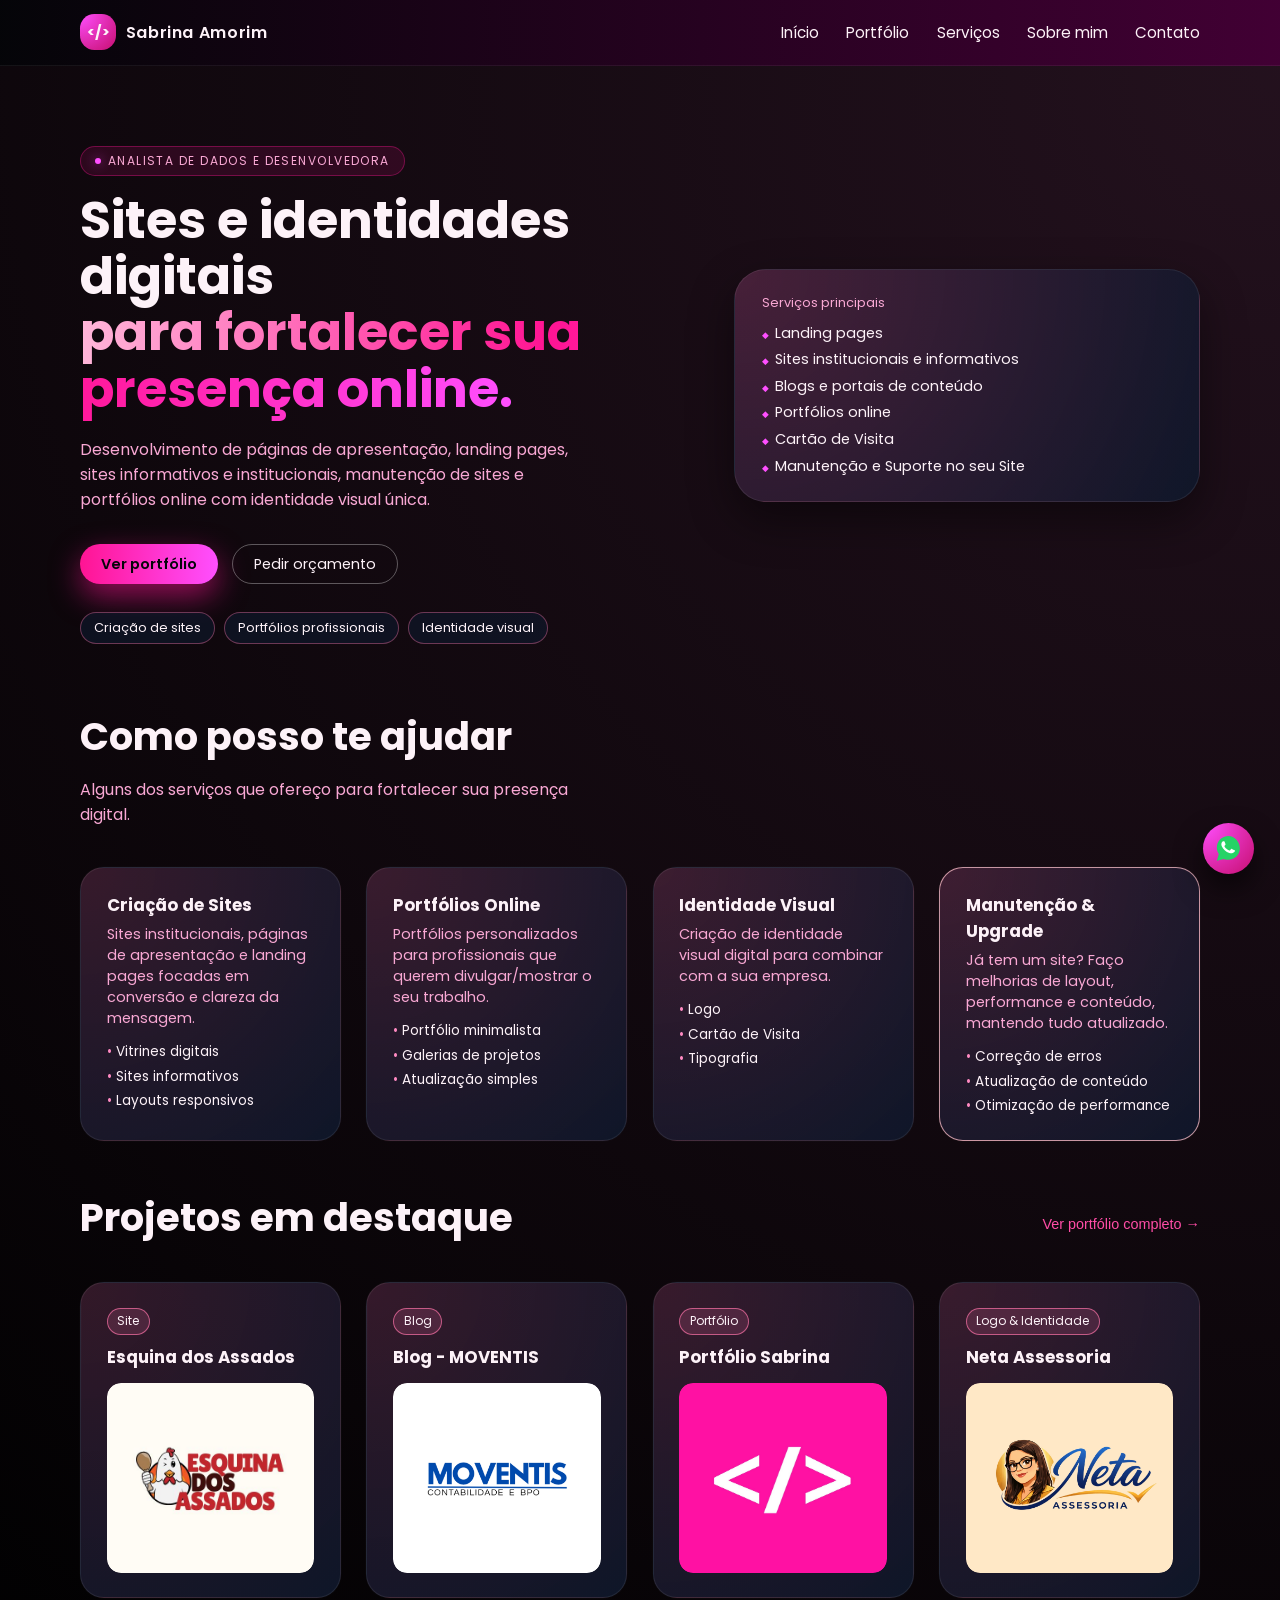
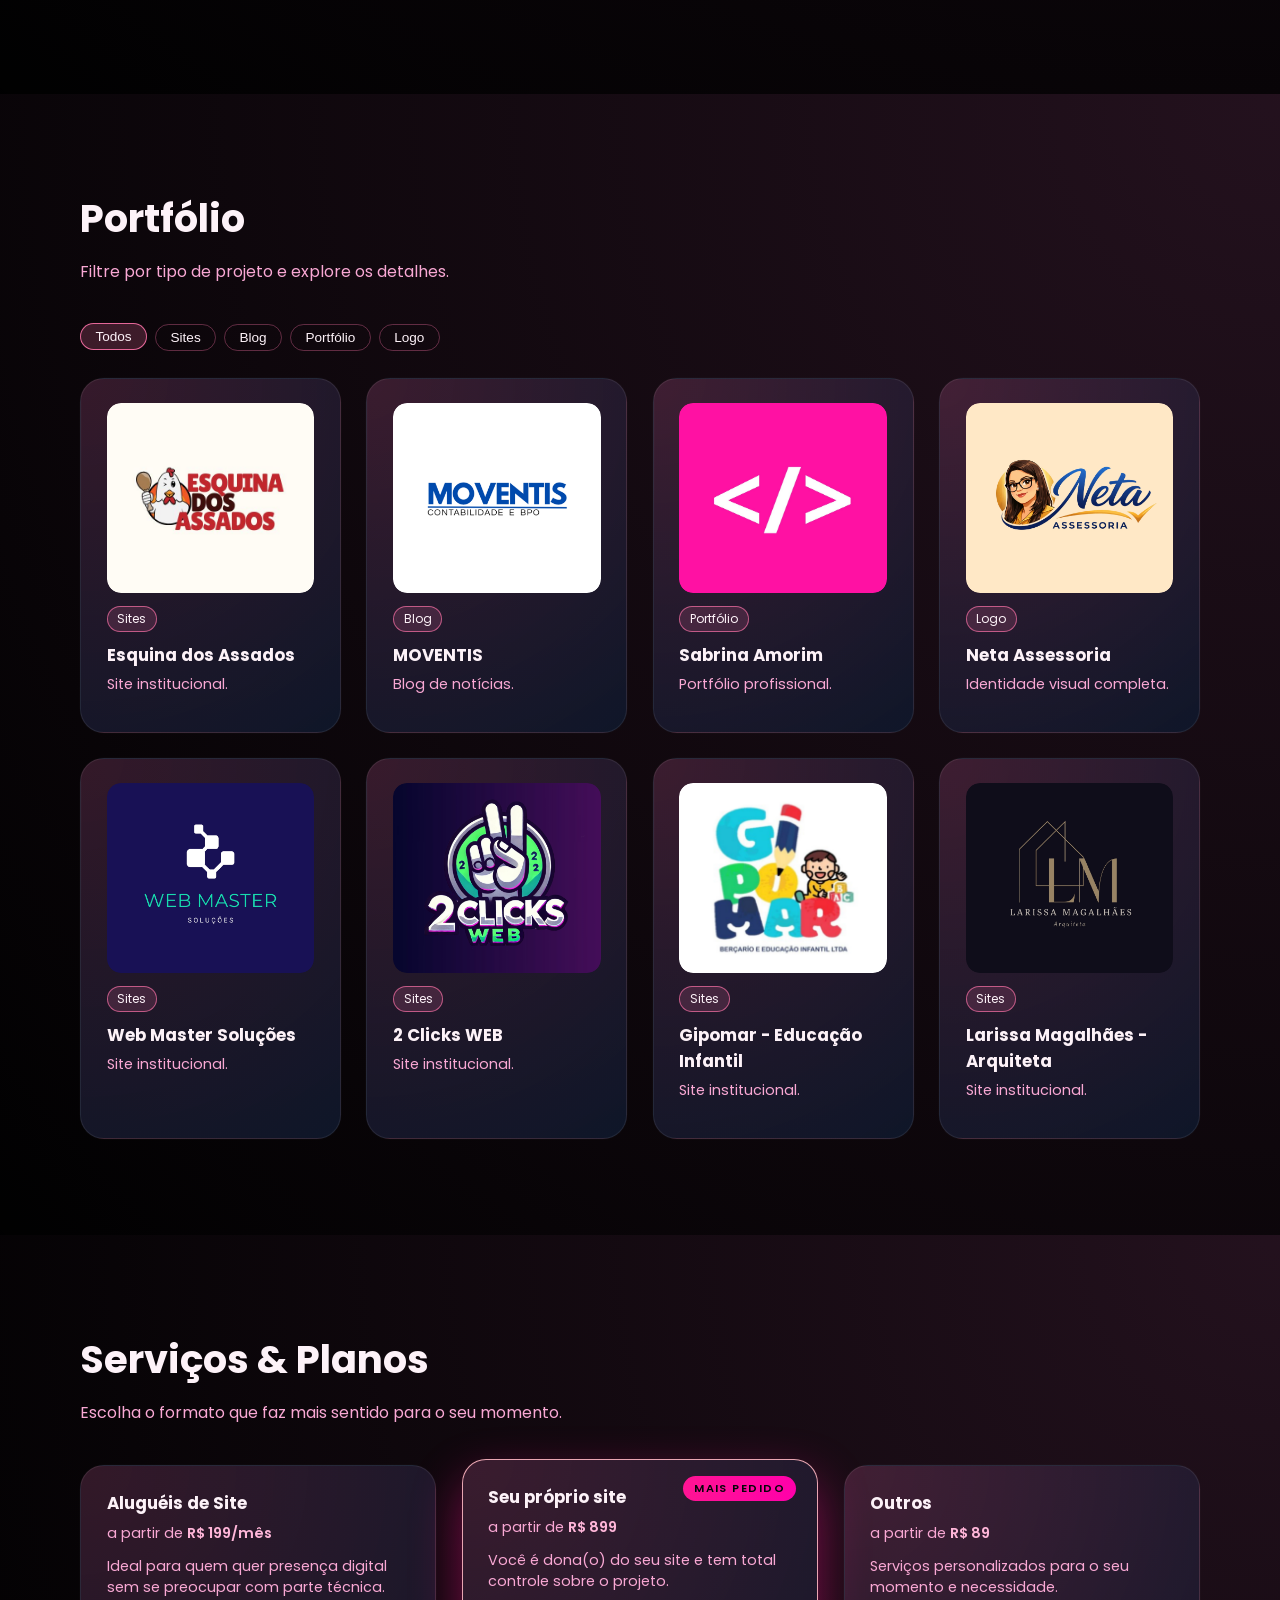
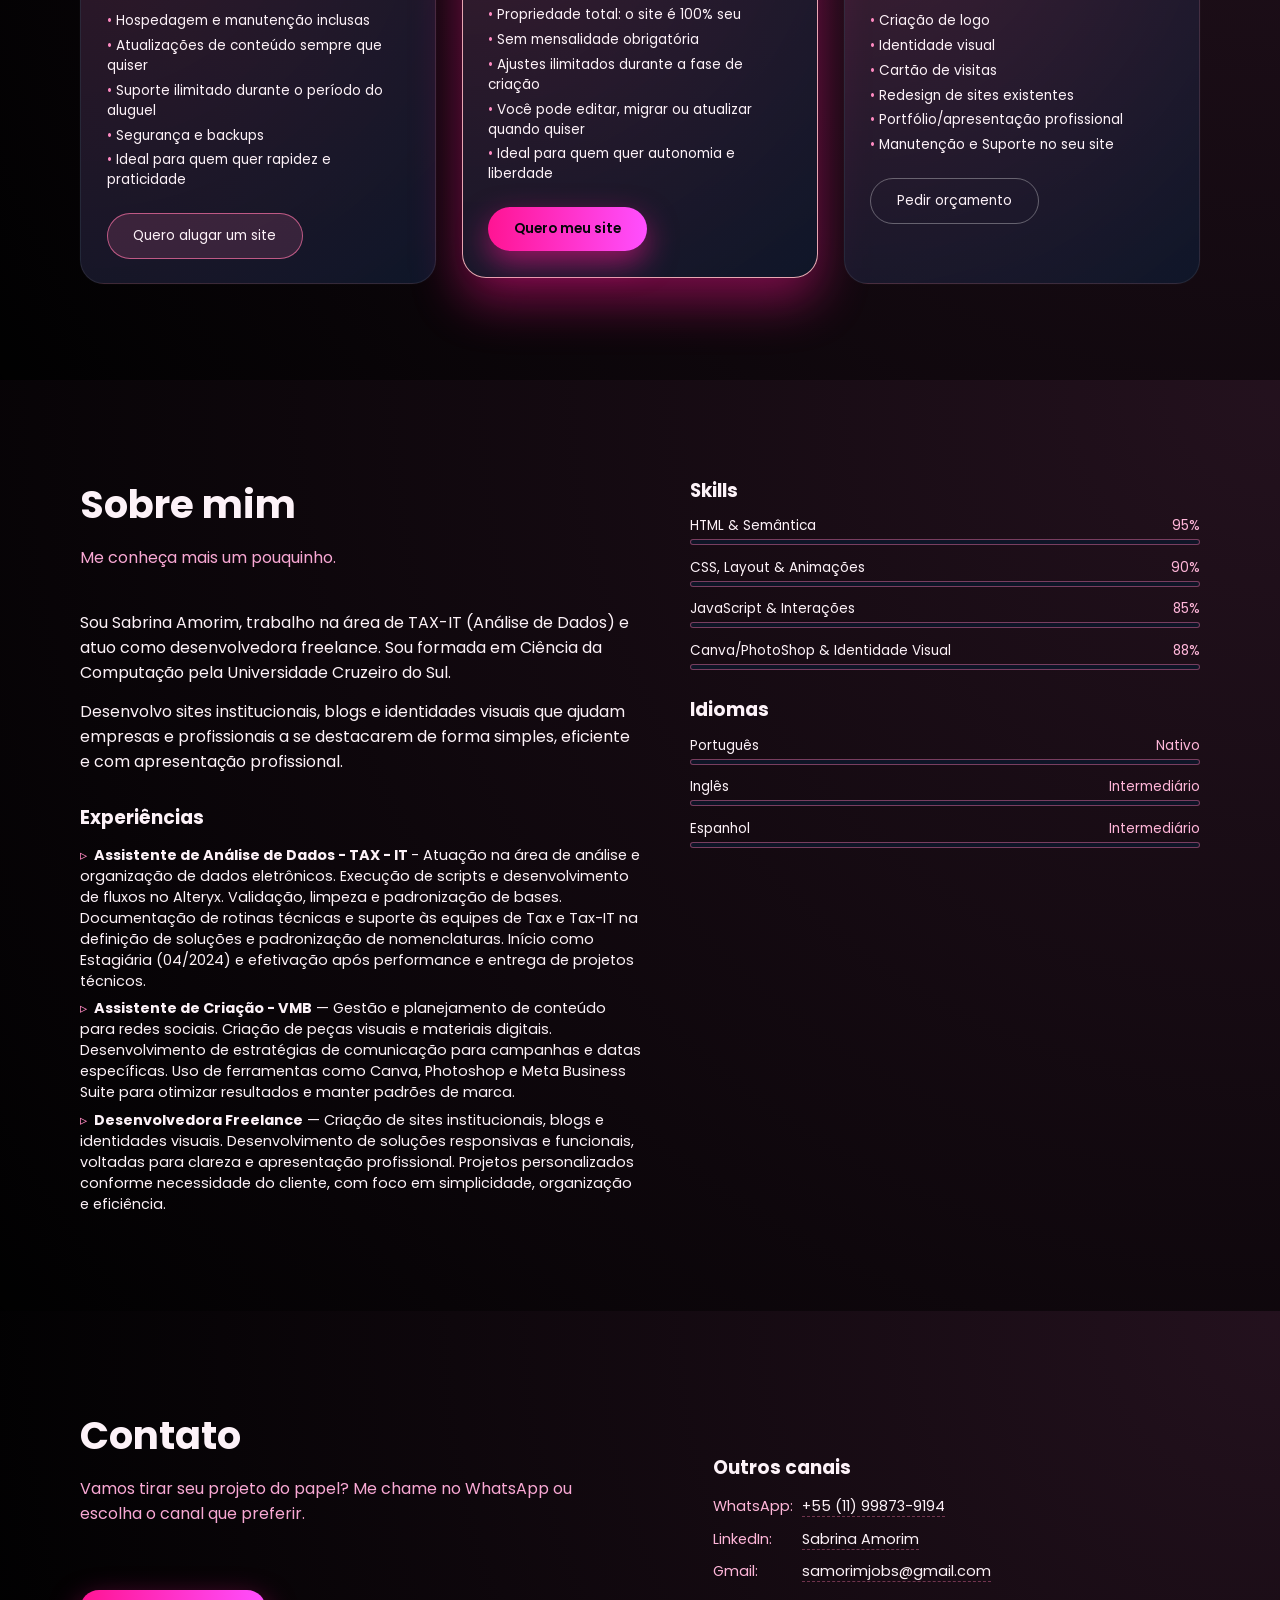
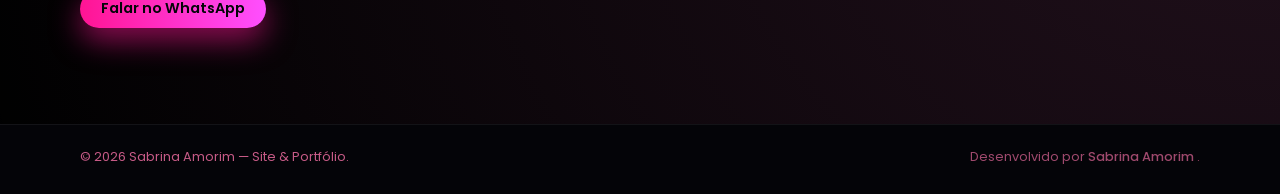
==== index.html @ dbf062e7 "Update index.html" ====
<!DOCTYPE html>
<html lang="pt-BR">
<head>
  <meta charset="UTF-8" />
  <title>Sabrina Amorim - Portfólio</title>
  <meta name="viewport" content="width=device-width, initial-scale=1" />
  <meta name="description" content="Criação de sites, portfólios e identidade visual com foco em resultados e experiências únicas." />
  <link rel="stylesheet" href="style.css" />
  <link rel="preconnect" href="https://fonts.googleapis.com">
  <link rel="preconnect" href="https://fonts.gstatic.com" crossorigin>
  <link href="https://fonts.googleapis.com/css2?family=Poppins:wght@300;400;500;600;700&display=swap" rel="stylesheet">
  <link rel="icon" type="image/x-icon" href="assets/Sabrina Amorim - LOGO.jpg">
</head>
<body>
  <header class="header">
    <div class="container header-inner">
      <div class="logo">
        <span class="logo-mark">&lt;/&gt;</span>
        <span class="logo-text">Sabrina Amorim</span>
      </div>
      <nav class="nav">
        <button class="nav-toggle" aria-label="Abrir menu">
          <span></span><span></span><span></span>
        </button>
        <ul class="nav-list">
          <li><a href="#inicio">Início</a></li>
          <li><a href="#portfolio">Portfólio</a></li>
          <li><a href="#servicos">Serviços</a></li>
          <li><a href="#sobre">Sobre mim</a></li>
          <li><a href="#contato">Contato</a></li>
        </ul>
      </nav>
    </div>
  </header>

  <main>
    <!-- SESSÃO 1: INÍCIO -->
    <section id="inicio" class="section hero">
      <div class="container hero-grid">
        <div class="hero-text">
          <p class="hero-tag">Analista de Dados e Desenvolvedora</p>
          <h1>Sites e identidades digitais<br><span class="highlight">para fortalecer sua presença online.</span></h1>
          <p class="hero-subtitle">
            Desenvolvimento de páginas de apresentação, landing pages, sites informativos e institucionais,
            manutenção de sites e portfólios online com identidade visual única.
          </p>
          <div class="hero-actions">
            <a href="#portfolio" class="btn primary">Ver portfólio</a>
            <a href="https://wa.me/5511998739194" target="_blank" class="btn ghost">Pedir orçamento</a>
          </div>
          <div class="hero-badges">
            <span>Criação de sites</span>
            <span>Portfólios profissionais</span>
            <span>Identidade visual</span>
          </div>
        </div>

        <div class="hero-showcase">
          <div class="hero-card hero-card-main">
            <p class="hero-card-label">Serviços principais</p>
            <ul>
              <li>Landing pages</li>
              <li>Sites institucionais e informativos</li>
              <li>Blogs e portais de conteúdo</li>
              <li>Portfólios online</li>
              <li>Cartão de Visita</li>
              <li>Manutenção e Suporte no seu Site</li>
            </ul>
          </div>
        </div>
      </div>

      <div class="container services-overview">
        <h2 class="section-title">Como posso te ajudar</h2>
        <p class="section-subtitle">Alguns dos serviços que ofereço para fortalecer sua presença digital.</p>
        <div class="cards-grid">
          <article class="card">
            <h3>Criação de Sites</h3>
            <p>
              Sites institucionais, páginas de apresentação e landing pages focadas em conversão e clareza da mensagem.
            </p>
            <ul class="card-list">
              <li>Vitrines digitais</li>
              <li>Sites informativos</li>
              <li>Layouts responsivos</li>
            </ul>
          </article>

          <article class="card">
            <h3>Portfólios Online</h3>
            <p>
              Portfólios personalizados para profissionais que querem divulgar/mostrar o seu trabalho.
            </p>
            <ul class="card-list">
              <li>Portfólio minimalista</li>
              <li>Galerias de projetos</li>
              <li>Atualização simples</li>
            </ul>
          </article>

          <article class="card">
            <h3>Identidade Visual</h3>
            <p>
              Criação de identidade visual digital para combinar com a sua empresa.
            </p>
            <ul class="card-list">
              <li>Logo</li>
              <li>Cartão de Visita</li>
              <li>Tipografia</li>
            </ul>
          </article>

          <article class="card highlight-card">
            <h3>Manutenção & Upgrade</h3>
            <p>
              Já tem um site? Faço melhorias de layout, performance e conteúdo, mantendo tudo atualizado.
            </p>
            <ul class="card-list">
              <li>Correção de erros</li>
              <li>Atualização de conteúdo</li>
              <li>Otimização de performance</li>
            </ul>
          </article>
        </div>
      </div>

      <div class="container featured-projects">
        <div class="featured-header">
          <h2 class="section-title">Projetos em destaque</h2>
          <button class="btn link" data-scroll="#portfolio">Ver portfólio completo →</button>
        </div>

        <div class="cards-grid projects-grid">
          <a href="https://sabroca.github.io/EsquinaDosAssados/" class="card project-card" data-category="sites">
            <span class="project-chip">Site</span>
            <h3>Esquina dos Assados</h3>
            <div class="project-image">
              <img src="assets/Esquina dos Assados - LOGO.jpg" alt="Prévia do site Esquina dos Assados" loading="lazy">
            </div>
          </a>

          <a href="https://sabroca.github.io/BlogMoventis/" class="card project-card" data-category="blog">
            <span class="project-chip">Blog</span>
            <h3>Blog - MOVENTIS</h3>
            <div class="project-image">
              <img src="assets/MOVENTIS - LOGO.jpg" alt="Prévia do Blog MOVENTIS" loading="lazy">
            </div>
          </a>

          <a href="https://sabroca.github.io/SabrinaPortifolio/" class="card project-card" data-category="portifolio">
            <span class="project-chip">Portfólio</span>
            <h3>Portfólio Sabrina</h3>
            <div class="project-image">
              <img src="assets/Sabrina Amorim - LOGO.jpg" alt="Prévia do Portfólio Sabrina Amorim DEV" loading="lazy">
            </div>
          </a>

          <a href="#" class="card project-card" data-category="logo">
            <span class="project-chip">Logo &amp; Identidade</span>
            <h3>Neta Assessoria</h3>
            <div class="project-image">
              <img src="assets/Neta Assesoria - LOGO.jpg" alt="Prévia da identidade visual Neta Assessoria" loading="lazy">
            </div>
          </a>
        </div>
      </div>
    </section>

    <!-- SESSÃO 2: PORTFÓLIO -->
    <section id="portfolio" class="section">
      <div class="container">
        <h2 class="section-title">Portfólio</h2>
        <p class="section-subtitle">Filtre por tipo de projeto e explore os detalhes.</p>

        <div class="portfolio-filters">
          <button class="filter-btn active" data-filter="all">Todos</button>
          <button class="filter-btn" data-filter="sites">Sites</button>
          <button class="filter-btn" data-filter="blog">Blog</button>
          <button class="filter-btn" data-filter="portifolio">Portfólio</button>
          <button class="filter-btn" data-filter="logo">Logo</button>
        </div>

        <div class="cards-grid projects-grid" id="portfolio-grid">
          <!-- Agora com IMAGENS nos cards -->

          <a href="https://sabroca.github.io/EsquinaDosAssados/" class="card project-card" data-category="sites">
            <div class="project-image">
              <img src="assets/Esquina dos Assados - LOGO.jpg" alt="Esquina dos Assados">
            </div>
            <span class="project-chip">Sites</span>
            <h3>Esquina dos Assados</h3>
            <p>Site institucional.</p>
          </a>

          <a href="https://sabroca.github.io/BlogMoventis/" class="card project-card" data-category="blog">
            <div class="project-image">
              <img src="assets/MOVENTIS - LOGO.jpg" alt="MOVENTIS">
            </div>
            <span class="project-chip">Blog</span>
            <h3>MOVENTIS</h3>
            <p>Blog de notícias.</p>
          </a>

          <a href="https://sabroca.github.io/SabrinaPortifolio/" class="card project-card" data-category="portifolio">
            <div class="project-image">
              <img src="assets/Sabrina Amorim - LOGO.jpg" alt="Portfólio Minimalista">
            </div>
            <span class="project-chip">Portfólio</span>
            <h3>Sabrina Amorim</h3>
            <p>Portfólio profissional.</p>
          </a>

          <a href="#" class="card project-card" data-category="logo">
            <div class="project-image">
              <img src="assets/Neta Assesoria - LOGO.jpg" alt="Neta Assesoria">
            </div>
            <span class="project-chip">Logo</span>
            <h3>Neta Assessoria</h3>
            <p>Identidade visual completa.</p>
          </a>

          <a href="https://sabroca.github.io/SiteWebMasterSolu/" class="card project-card" data-category="sites">
            <div class="project-image">
              <img src="assets/WEB MASTER SOLUÇÕES - LOGO.jpg" alt="Web Master Soluções">
            </div>
            <span class="project-chip">Sites</span>
            <h3>Web Master Soluções</h3>
            <p>Site institucional.</p>
          </a>

          <a href="#" class="card project-card" data-category="sites">
            <div class="project-image">
              <img src="assets/2ClicksWeb - LOGO.jpg" alt="2ClicksWeb">
            </div>
            <span class="project-chip">Sites</span>
            <h3>2 Clicks WEB</h3>
            <p>Site institucional.</p>
          </a>

          <a href="#" class="card project-card" data-category="sites">
            <div class="project-image">
              <img src="assets/Gipomar - LOGO.jpg" alt="Gipomar">
            </div>
            <span class="project-chip">Sites</span>
            <h3>Gipomar - Educação Infantil</h3>
            <p>Site institucional.</p>
          </a>

          <a href="#" class="card project-card" data-category="sites">
            <div class="project-image">
              <img src="assets/LarissaMagalhaes - Logo.jpg" alt="LarissaMagalhaes">
            </div>
            <span class="project-chip">Sites</span>
            <h3>Larissa Magalhães - Arquiteta</h3>
            <p>Site institucional.</p>
          </a>
        </div>
      </div>
    </section>

    <!-- SESSÃO 3: SERVIÇOS -->
    <section id="servicos" class="section section-alt">
      <div class="container">
        <h2 class="section-title">Serviços &amp; Planos</h2>
        <p class="section-subtitle">Escolha o formato que faz mais sentido para o seu momento.</p>

        <div class="cards-grid pricing-grid">
          <article class="card pricing-card">
            <h3>Aluguéis de Site</h3>
            <p class="pricing-price">a partir de <span>R$ 199/mês</span></p>
            <p class="pricing-note">Ideal para quem quer presença digital sem se preocupar com parte técnica.</p>
            <ul class="card-list">
              <li>Hospedagem e manutenção inclusas</li>
              <li>Atualizações de conteúdo sempre que quiser</li>
              <li>Suporte ilimitado durante o período do aluguel</li>
              <li>Segurança e backups</li>
              <li>Ideal para quem quer rapidez e praticidade</li>
            </ul>
            <a href="https://wa.me/5511998739194" target="_blank" class="btn secondary small">Quero alugar um site</a>
          </article>

          <article class="card pricing-card featured-pricing">
            <div class="pricing-badge">Mais pedido</div>
            <h3>Seu próprio site</h3>
            <p class="pricing-price">a partir de <span>R$ 899</span></p>
            <p class="pricing-note">Você é dona(o) do seu site e tem total controle sobre o projeto.</p>
            <ul class="card-list">
              <li>Propriedade total: o site é 100% seu</li>
              <li>Sem mensalidade obrigatória</li>
              <li>Ajustes ilimitados durante a fase de criação</li>
              <li>Você pode editar, migrar ou atualizar quando quiser</li>
              <li>Ideal para quem quer autonomia e liberdade</li>
            </ul>
            <a href="https://wa.me/5511998739194" target="_blank" class="btn primary small">Quero meu site</a>
          </article>

          <article class="card pricing-card">
            <h3>Outros</h3>
            <p class="pricing-price">a partir de <span>R$ 89</span></p>
            <p class="pricing-note">Serviços personalizados para o seu momento e necessidade.</p>
            <ul class="card-list">
              <li>Criação de logo</li>
              <li>Identidade visual</li>
              <li>Cartão de visitas</li>
              <li>Redesign de sites existentes</li>
              <li>Portfólio/apresentação profissional</li>
              <li>Manutenção e Suporte no seu site</li>
            </ul>
            <a href="https://wa.me/5511998739194" target="_blank" class="btn ghost small">Pedir orçamento</a>
          </article>
        </div>
      </div>
    </section>

    <!-- SESSÃO 4: SOBRE MIM -->
    <section id="sobre" class="section">
      <div class="container about-grid">
        <div class="about-text">
          <h2 class="section-title">Sobre mim</h2>
          <p class="section-subtitle">Me conheça mais um pouquinho.</p>
          <p>
            Sou Sabrina Amorim, trabalho na área de TAX-IT (Análise de Dados) e atuo como desenvolvedora freelance. 
            Sou formada em Ciência da Computação pela Universidade Cruzeiro do Sul. 
          </p>
          <p>
            Desenvolvo sites institucionais, blogs e identidades visuais que ajudam empresas e profissionais a se destacarem de forma simples, 
            eficiente e com apresentação profissional.
          </p>
          
          <h3 style="margin-top:1.8rem;">Experiências</h3>
          <ul class="about-experiences">
            <li><strong>Assistente de Análise de Dados - TAX - IT </strong> 
              - Atuação na área de análise e organização de dados eletrônicos.
              Execução de scripts e desenvolvimento de fluxos no Alteryx.
              Validação, limpeza e padronização de bases.
              Documentação de rotinas técnicas e suporte às equipes de Tax e Tax-IT na definição de soluções e padronização de nomenclaturas.
              Início como Estagiária (04/2024) e efetivação após performance e entrega de projetos técnicos.</li>

            <li><strong>Assistente de Criação - VMB</strong> 
              — Gestão e planejamento de conteúdo para redes sociais.
              Criação de peças visuais e materiais digitais.             
              Desenvolvimento de estratégias de comunicação para campanhas e datas específicas.             
              Uso de ferramentas como Canva, Photoshop e Meta Business Suite para otimizar resultados e manter padrões de marca.</li>

            <li><strong>Desenvolvedora Freelance</strong> 
              — Criação de sites institucionais, blogs e identidades visuais.
              Desenvolvimento de soluções responsivas e funcionais, voltadas para clareza e apresentação profissional.              
              Projetos personalizados conforme necessidade do cliente, com foco em simplicidade, organização e eficiência.</li>
          </ul>
        </div>

        <div class="about-skills">
          <h3>Skills</h3>
          <div class="skills-list">
            <div class="skill">
              <div class="skill-header">
                <span>HTML &amp; Semântica</span>
                <span class="skill-value">95%</span>
              </div>
              <div class="skill-bar">
                <div class="skill-fill" data-skill="95"></div>
              </div>
            </div>
            <div class="skill">
              <div class="skill-header">
                <span>CSS, Layout &amp; Animações</span>
                <span class="skill-value">90%</span>
              </div>
              <div class="skill-bar">
                <div class="skill-fill" data-skill="90"></div>
              </div>
            </div>
            <div class="skill">
              <div class="skill-header">
                <span>JavaScript &amp; Interações</span>
                <span class="skill-value">85%</span>
              </div>
              <div class="skill-bar">
                <div class="skill-fill" data-skill="85"></div>
              </div>
            </div>
            <div class="skill">
              <div class="skill-header">
                <span>Canva/PhotoShop &amp; Identidade Visual</span>
                <span class="skill-value">88%</span>
              </div>
              <div class="skill-bar">
                <div class="skill-fill" data-skill="88"></div>
              </div>
            </div>
          </div>

          <h3 style="margin-top:1.6rem;">Idiomas</h3>
          <div class="skills-list">
            <div class="skill">
              <div class="skill-header">
                <span>Português</span>
                <span class="skill-value">Nativo</span>
              </div>
              <div class="skill-bar">
                <div class="skill-fill" data-skill="100"></div>
              </div>
            </div>
            <div class="skill">
              <div class="skill-header">
                <span>Inglês</span>
                <span class="skill-value">Intermediário</span>
              </div>
              <div class="skill-bar">
                <div class="skill-fill" data-skill="55"></div>
              </div>
            </div>
            <div class="skill">
              <div class="skill-header">
                <span>Espanhol</span>
                <span class="skill-value">Intermediário</span>
              </div>
              <div class="skill-bar">
                <div class="skill-fill" data-skill="65"></div>
              </div>
            </div>
          </div>
        </div>

      </div>
    </section>

    <!-- SESSÃO 5: CONTATO -->
    <section id="contato" class="section section-alt">
      <div class="container contact-grid">
        <div class="contact-text">
          <h2 class="section-title">Contato</h2>
          <p class="section-subtitle">
            Vamos tirar seu projeto do papel? Me chame no WhatsApp ou escolha o canal que preferir.
          </p>
          <a href="https://wa.me/5511998739194" target="_blank" class="btn primary contact-whatsapp">
            Falar no WhatsApp
          </a>
        </div>

        <div class="contact-links">
          <h3>Outros canais</h3>
          <ul>
            <li>
              <span class="contact-label">WhatsApp:</span>
              <a href="https://wa.me/5511998739194" target="_blank">+55 (11) 99873-9194</a>
            </li>
            <li>
              <span class="contact-label">LinkedIn:</span>
              <a href="http://linkedin.com/in/sabrina-amorim-bb68b2268" target="_blank">Sabrina Amorim</a>
            </li>
            <li>
              <span class="contact-label">Gmail:</span>
              <a href="mailto:seuemail@gmail.com">samorimjobs@gmail.com</a>
            </li>
          </ul>
        </div>
      </div>
    </section>
  </main>

  <footer class="footer">
    <div class="container footer-inner">
      <p>© <span id="year"></span> Sabrina Amorim — Site &amp; Portfólio.</p>
      <p class="footer-small">
        Desenvolvido por
        <a href="https://sabroca.github.io/SabrinaPortifolio/" target="_blank" class="footer-link">
          Sabrina Amorim
        </a>.
      </p>      
    </div>
  </footer>

  
  <a href="https://wa.me/5511998739194" target="_blank" class="whatsapp-float" aria-label="Abrir conversa no WhatsApp">

    <svg viewBox="0 0 32 32" aria-hidden="true">
      <path fill="#25D366" d="M16 3C9.37 3 4 8.37 4 15c0 2.54.76 4.89 2.07 6.86L4 29l7.32-2.03C13.2 27.63 14.57 28 16 28c6.63 0 12-5.37 12-12S22.63 3 16 3z"/>
      <path fill="#FFF" d="M22.2 19.3c-.34.96-1.67 1.77-2.37 1.88-.61.1-1.39.18-4.04-.87-3.39-1.4-5.57-4.83-5.74-5.06-.17-.23-1.37-1.82-1.37-3.47 0-1.64.86-2.45 1.16-2.78.3-.33.65-.41.87-.41h.63c.2 0 .46-.07.72.53.27.64.9 2.21.98 2.37.08.16.13.35.02.57-.12.23-.18.37-.35.57-.18.21-.37.47-.53.63-.18.18-.36.38-.15.74.21.36.93 1.53 2 2.48 1.38 1.23 2.53 1.61 2.9 1.78.37.16.58.14.79-.09.21-.23.9-1.05 1.14-1.41.24-.37.48-.31.81-.18.33.12 2.09.98 2.45 1.16.36.18.6.27.69.42.09.15.09.88-.25 1.84z"/>
    </svg>
  </a>

  <script src="script.js"></script>
</body>
</html>
---- style.css ----
*,
*::before,
*::after {
  box-sizing: border-box;
  margin: 0;
  padding: 0;
}

:root {
  --pink-50: #fff0f5;
  --pink-100: #ffe4f2;
  --pink-200: #ffb6d9;
  --pink-300: #ff8ac2;
  --pink-400: #ff4da6;
  --pink-500: #ff1f8f;
  --pink-600: #e0117d;
  --pink-700: #c70f71;
  --pink-800: #9b0c5b;
  --pink-900: #6b083f;

  --hot-pink: #ff1493;
  --neon-pink: #ff4fff;
  --soft-rose: #f7c7d9;
  --blush: #f4a6c6;
  --magenta: #ff00aa;

  --black: #050509;
  --white: #ffffff;

  --bg-main: #050509;
  --card-bg: rgba(11, 5, 8, 0.8);
  --card-border: rgba(255, 255, 255, 0.08);
  --shadow-soft: 0 18px 45px rgba(0, 0, 0, 0.45);

  --text-main: #fdf2f8;
  --text-muted: #f9a8d4;
  --accent: var(--pink-400);
  --accent-strong: var(--neon-pink);

  --radius-lg: 1.5rem;
  --radius-xl: 2rem;
  --radius-pill: 999px;

  --transition-fast: 0.2s ease-out;
  --transition-med: 0.3s ease-out;
}

html {
  scroll-behavior: smooth;
}

body {
  font-family: "Poppins", system-ui, -apple-system, BlinkMacSystemFont, sans-serif;
  background: var(--bg-main);
  color: var(--text-main);
  min-height: 100vh;
}

/* Layout utilitário */

.container {
  width: min(1120px, 100% - 2.5rem);
  margin-inline: auto;
}

.section {
  padding: 6rem 0;
  background: radial-gradient(circle at top right, rgba(255, 105, 180, 0.12), rgba(0, 0, 0, 0.9));
}

.section-alt {
  background: radial-gradient(circle at top right, rgba(255, 105, 180, 0.12), rgba(0, 0, 0, 0.9));
}

.section-title {
  font-size: clamp(1.9rem, 3vw, 2.4rem);
  font-weight: 700;
  margin-bottom: 0.75rem;
}

.section-subtitle {
  color: var(--text-muted);
  max-width: 32rem;
  margin-bottom: 2.5rem;
}

/* Header */

.header {
  position: sticky;
  top: 0;
  z-index: 50;
  backdrop-filter: blur(18px);
  background: linear-gradient(to right, rgba(5, 5, 9, 0.92), rgba(71, 0, 56, 0.92));
  border-bottom: 1px solid rgba(255, 255, 255, 0.06);
}

.header-inner {
  display: flex;
  align-items: center;
  justify-content: space-between;
  padding-block: 0.9rem;
  gap: 2rem;
}

.logo {
  display: flex;
  align-items: center;
  gap: 0.6rem;
}

.logo-mark {
  height: 2.25rem;
  width: 2.25rem;
  border-radius: 0.9rem;
  background: radial-gradient(circle at top left, var(--neon-pink), var(--pink-700));
  display: inline-flex;
  align-items: center;
  justify-content: center;
  font-size: 0.9rem;
  font-weight: 700;
}

.logo-text {
  font-weight: 600;
  letter-spacing: 0.04em;
}

/* Nav */

.nav {
  position: relative;
}

.nav-list {
  list-style: none;
  display: flex;
  align-items: center;
  gap: 1.7rem;
}

.nav-list a {
  font-size: 0.95rem;
  text-decoration: none;
  color: var(--text-main);
  position: relative;
  padding-bottom: 0.2rem;
}

.nav-list a::after {
  content: "";
  position: absolute;
  left: 0;
  bottom: 0;
  height: 2px;
  width: 0;
  background: linear-gradient(90deg, var(--accent), var(--accent-strong));
  transition: width var(--transition-med);
}

.nav-list a:hover::after {
  width: 100%;
}

.nav-toggle {
  display: none;
  flex-direction: column;
  gap: 0.25rem;
  background: transparent;
  border: none;
  cursor: pointer;
}

.nav-toggle span {
  display: block;
  height: 2px;
  width: 22px;
  background: var(--text-main);
}

/* Hero / Início */

.hero {
  padding-top: 5rem;
}

.hero-grid {
  display: grid;
  grid-template-columns: minmax(0, 1.3fr) minmax(0, 1fr);
  gap: 3rem;
  align-items: center;
  margin-bottom: 4rem;
}

.hero-tag {
  display: inline-flex;
  align-items: center;
  gap: 0.4rem;
  border-radius: var(--radius-pill);
  padding: 0.3rem 0.9rem;
  font-size: 0.75rem;
  letter-spacing: 0.12em;
  text-transform: uppercase;
  background: rgba(255, 20, 147, 0.12);
  border: 1px solid rgba(255, 20, 147, 0.35);
  color: var(--text-muted);
}

.hero-tag::before {
  content: "";
  height: 6px;
  width: 6px;
  border-radius: 999px;
  background: var(--accent-strong);
  box-shadow: 0 0 12px rgba(255, 79, 255, 0.65);
}

.hero h1 {
  font-size: clamp(2.3rem, 4vw, 3.2rem);
  line-height: 1.1;
  margin-top: 1rem;
}

.highlight {
  background: linear-gradient(90deg, var(--pink-200), var(--hot-pink), var(--neon-pink));
  -webkit-background-clip: text;
  color: transparent;
}

.hero-subtitle {
  margin-top: 1.25rem;
  color: var(--text-muted);
  max-width: 32rem;
}

.hero-actions {
  margin-top: 2rem;
  display: flex;
  flex-wrap: wrap;
  gap: 0.9rem;
}

.hero-badges {
  margin-top: 1.75rem;
  display: flex;
  flex-wrap: wrap;
  gap: 0.6rem;
}

.hero-badges span {
  font-size: 0.8rem;
  border-radius: var(--radius-pill);
  padding: 0.35rem 0.8rem;
  background: rgba(15, 23, 42, 0.7);
  border: 1px solid rgba(248, 113, 166, 0.4);
}

/* Hero cards */

.hero-showcase {
  position: relative;
}

.hero-card {
  border-radius: var(--radius-xl);
  border: 1px solid var(--card-border);
  background: radial-gradient(circle at top left, rgba(255, 111, 199, 0.2), rgba(15, 23, 42, 0.95));
  box-shadow: var(--shadow-soft);
  padding: 1.5rem 1.7rem;
}

.hero-card-main {
  margin-bottom: 1.2rem;
}

.hero-card-secondary {
  transform: translateX(12%);
  max-width: 20rem;
}

.hero-card-label {
  font-size: 0.8rem;
  color: var(--text-muted);
  margin-bottom: 0.7rem;
}

.hero-card-main ul {
  list-style: none;
  display: grid;
  gap: 0.35rem;
  font-size: 0.9rem;
}

.hero-card-main li::before {
  content: "◆";
  margin-right: 0.4rem;
  font-size: 0.55rem;
  color: var(--accent-strong);
}

.hero-card-secondary h2 {
  font-size: 1.2rem;
  margin-bottom: 0.6rem;
}

/* Cards genéricos */

.cards-grid {
  display: grid;
  grid-template-columns: repeat(auto-fit, minmax(230px, 1fr));
  gap: 1.6rem;
}

.card {
  border-radius: var(--radius-lg);
  background: radial-gradient(circle at top left, rgba(255, 122, 198, 0.18), rgba(15, 23, 42, 0.96));
  border: 1px solid var(--card-border);
  padding: 1.5rem 1.6rem;
  box-shadow: 0 0 0 1px rgba(255, 255, 255, 0.01);
  transition: transform var(--transition-med), box-shadow var(--transition-med), border-color var(--transition-med), background var(--transition-med);
}

.card:hover {
  transform: translateY(-6px);
  box-shadow: var(--shadow-soft);
  border-color: rgba(255, 192, 203, 0.7);
  background: radial-gradient(circle at top left, rgba(255, 182, 193, 0.35), rgba(15, 23, 42, 0.97));
}

.card h3 {
  font-size: 1.05rem;
  margin-bottom: 0.4rem;
}

.card p {
  font-size: 0.9rem;
  color: var(--text-muted);
  margin-bottom: 0.8rem;
}

.card-list {
  list-style: none;
  display: grid;
  gap: 0.3rem;
  font-size: 0.85rem;
}

.card-list li::before {
  content: "• ";
  color: var(--pink-300);
}

.highlight-card {
  border: 1px solid rgba(255, 192, 203, 0.75);
}

/* Botões */

.btn {
  display: inline-flex;
  align-items: center;
  justify-content: center;
  gap: 0.4rem;
  border-radius: var(--radius-pill);
  padding: 0.55rem 1.3rem;
  font-size: 0.9rem;
  border: none;
  cursor: pointer;
  text-decoration: none;
  white-space: nowrap;
  transition: background var(--transition-med), color var(--transition-med), box-shadow var(--transition-med), transform var(--transition-fast), border-color var(--transition-med);
}

.btn.primary {
  background: linear-gradient(90deg, var(--hot-pink), var(--accent-strong));
  color: var(--black);
  font-weight: 600;
  box-shadow: 0 12px 30px rgba(255, 20, 147, 0.55);
}

.btn.primary:hover {
  transform: translateY(-1px);
  box-shadow: 0 16px 38px rgba(255, 79, 255, 0.65);
}

.btn.secondary {
  background: rgba(248, 113, 166, 0.15);
  border: 1px solid rgba(248, 113, 166, 0.7);
  color: var(--text-main);
}

.btn.secondary:hover {
  background: rgba(248, 113, 166, 0.28);
}

.btn.ghost {
  background: transparent;
  border: 1px solid rgba(255, 255, 255, 0.32);
  color: var(--text-main);
}

.btn.ghost:hover {
  border-color: var(--accent);
  background: rgba(248, 113, 166, 0.08);
}

.btn.link {
  padding: 0;
  border-radius: 0;
  background: transparent;
  border: none;
  color: var(--accent);
  font-size: 0.9rem;
  cursor: pointer;
}

.btn.link:hover {
  color: var(--accent-strong);
}

.btn.small {
  padding: 0.45rem 1.05rem;
  font-size: 0.85rem;
}

/* Projetos */

.featured-projects {
  margin-top: 3rem;
}

.featured-header {
  display: flex;
  align-items: center;
  justify-content: space-between;
  gap: 1rem;
  margin-bottom: 1.5rem;
}

.projects-grid {
  margin-top: 0.5rem;
}

.project-card {
  position: relative;
  cursor: pointer;
  text-decoration: none;
  color: inherit;
  overflow: hidden;
}

.project-card::after {
  content: "";
  position: absolute;
  inset: 0;
  background: linear-gradient(135deg, transparent 30%, rgba(255, 255, 255, 0.08), transparent 70%);
  transform: translateX(-100%);
  transition: transform 0.5s ease-out;
}

.project-card:hover::after {
  transform: translateX(100%);
}

.project-chip {
  display: inline-flex;
  padding: 0.2rem 0.6rem;
  border-radius: 999px;
  font-size: 0.75rem;
  margin-bottom: 0.6rem;
  background: rgba(248, 113, 166, 0.16);
  border: 1px solid rgba(248, 113, 166, 0.7);
}

/* Portfólio - filtros */

.portfolio-filters {
  display: flex;
  flex-wrap: wrap;
  gap: 0.5rem;
  margin-bottom: 1.7rem;
}

.filter-btn {
  border-radius: var(--radius-pill);
  border: 1px solid rgba(248, 113, 166, 0.35);
  padding: 0.3rem 0.9rem;
  font-size: 0.85rem;
  background: transparent;
  color: var(--text-main);
  cursor: pointer;
  transition: background var(--transition-fast), border-color var(--transition-fast), transform var(--transition-fast);
}

.filter-btn.active,
.filter-btn:hover {
  background: rgba(248, 113, 166, 0.21);
  border-color: rgba(248, 113, 166, 0.9);
  transform: translateY(-1px);
}

/* Serviços / Pricing */

.pricing-grid {
  align-items: stretch;
}

.pricing-card {
  position: relative;
}

.pricing-price {
  font-size: 0.95rem;
  margin-bottom: 0.4rem;
}

.pricing-price span {
  font-weight: 600;
  color: var(--pink-200);
}

.pricing-note {
  font-size: 0.85rem;
  color: var(--text-muted);
  margin-bottom: 1rem;
}

.featured-pricing {
  border-color: rgba(255, 182, 193, 0.9);
  box-shadow: 0 22px 50px rgba(255, 20, 147, 0.45);
  transform: translateY(-6px);
}

.featured-pricing:hover {
  transform: translateY(-8px);
}

.pricing-badge {
  position: absolute;
  top: 1rem;
  right: 1.3rem;
  font-size: 0.7rem;
  text-transform: uppercase;
  letter-spacing: 0.13em;
  background: linear-gradient(90deg, var(--hot-pink), var(--magenta));
  border-radius: var(--radius-pill);
  padding: 0.25rem 0.7rem;
  color: var(--black);
  font-weight: 600;
}

/* Sobre mim */

.about-grid {
  display: grid;
  grid-template-columns: minmax(0, 1.1fr) minmax(0, 1fr);
  gap: 3rem;
  align-items: flex-start;
}

.about-text p + p {
  margin-top: 0.9rem;
}

.about-experiences {
  list-style: none;
  margin-top: 0.8rem;
  display: grid;
  gap: 0.4rem;
  font-size: 0.9rem;
}

.about-experiences li::before {
  content: "▹";
  margin-right: 0.4rem;
  color: var(--pink-300);
}

.about-skills h3 {
  margin-bottom: 0.7rem;
}

.skills-list {
  display: grid;
  gap: 0.8rem;
  margin-bottom: 0.6rem;
}

.skill {
  font-size: 0.85rem;
}

.skill-header {
  display: flex;
  align-items: center;
  justify-content: space-between;
  margin-bottom: 0.18rem;
}

.skill-value {
  color: var(--pink-200);
}

.skill-bar {
  height: 6px;
  border-radius: var(--radius-pill);
  background: rgba(15, 23, 42, 0.9);
  overflow: hidden;
  border: 1px solid rgba(248, 113, 166, 0.45);
}

.skill-fill {
  height: 100%;
  border-radius: var(--radius-pill);
  width: 0;
  background: linear-gradient(90deg, var(--soft-rose), var(--hot-pink), var(--magenta));
  box-shadow: 0 0 18px rgba(255, 105, 180, 0.7);
  transition: width 1.1s ease-out;
}

.skills-note {
  font-size: 0.8rem;
  color: var(--text-muted);
}

/* Contato */

.contact-grid {
  display: grid;
  grid-template-columns: minmax(0, 1.2fr) minmax(0, 1fr);
  gap: 3rem;
  align-items: center;
}

.contact-whatsapp {
  margin-top: 1.5rem;
}

.contact-note {
  margin-top: 0.7rem;
  font-size: 0.8rem;
  color: var(--text-muted);
}

.contact-links h3 {
  margin-bottom: 0.9rem;
}

.contact-links ul {
  list-style: none;
  display: grid;
  gap: 0.7rem;
  font-size: 0.9rem;
}

.contact-label {
  display: inline-block;
  min-width: 5.3rem;
  color: var(--pink-200);
}

.contact-links a {
  color: var(--text-main);
  text-decoration: none;
  border-bottom: 1px dashed rgba(248, 113, 166, 0.4);
}

.contact-links a:hover {
  color: var(--accent-strong);
  border-bottom-style: solid;
}

/* Footer */

.footer {
  border-top: 1px solid rgba(255, 255, 255, 0.06);
  padding: 1.4rem 0 1.8rem;
  background: rgba(5, 5, 9, 0.96);
}

.footer-inner {
  display: flex;
  justify-content: space-between;
  align-items: center;
  gap: 1rem;
  font-size: 0.8rem;
  color: rgba(248, 113, 166, 0.8);
}

.footer-small {
  opacity: 0.8;
}

/* Responsividade */

@media (max-width: 900px) {
  .hero-grid,
  .about-grid,
  .contact-grid {
    grid-template-columns: minmax(0, 1fr);
  }

  .hero-showcase {
    order: -1;
  }

  .hero-card-secondary {
    transform: none;
    max-width: none;
  }

  .featured-pricing {
    transform: none;
  }
}

@media (max-width: 720px) {
  .header-inner {
    padding-block: 0.7rem;
  }

  .nav-toggle {
    display: flex;
  }

  .nav-list {
    position: absolute;
    top: 110%;
    right: 0;
    flex-direction: column;
    align-items: flex-start;
    background: rgba(5, 5, 9, 0.98);
    padding: 1rem 1.4rem;
    border-radius: 1.1rem;
    border: 1px solid rgba(255, 255, 255, 0.08);
    min-width: 11rem;
    transform-origin: top right;
    transform: scale(0.9);
    opacity: 0;
    pointer-events: none;
    transition: opacity var(--transition-med), transform var(--transition-med);
  }

  .nav-list.open {
    opacity: 1;
    pointer-events: auto;
    transform: scale(1);
  }

  .footer-inner {
    flex-direction: column;
    align-items: flex-start;
  }

  .section {
    padding: 4.5rem 0;
  }
}

@media (max-width: 480px) {
  .hero-actions {
    flex-direction: column;
    align-items: stretch;
  }

  .section-title {
    font-size: 1.7rem;
  }
}

/* Ajuste de espaçamento uniforme dos botões da sessão Serviços */
.pricing-card .btn {
  margin-top: 1.4rem;
  padding: 0.75rem 1.6rem !important;
}

/* Botão flutuante de WhatsApp */
.whatsapp-float {
  position: fixed;
  right: 1.6rem;
  bottom: 1.6rem;
  width: 3.2rem;
  height: 3.2rem;
  border-radius: 999px;
  display: flex;
  align-items: center;
  justify-content: center;
  background: radial-gradient(circle at top left, var(--neon-pink), var(--pink-700));
  box-shadow: 0 14px 28px rgba(0, 0, 0, 0.6);
  text-decoration: none;
  z-index: 80;
  transition: transform var(--transition-fast), box-shadow var(--transition-fast), opacity var(--transition-fast);
}

/* Ícone SVG dentro do botão flutuante */
.whatsapp-float svg {
  width: 60%;
  height: 60%;
}

.whatsapp-float:hover {
  transform: translateY(-3px) scale(1.03);
  box-shadow: 0 18px 40px rgba(0, 0, 0, 0.75);
}

@media (max-width: 720px) {
  .whatsapp-float {
    right: 1.1rem;
    bottom: 1.1rem;
    width: 3rem;
    height: 3rem;
  }
}

/* ============================================
   🔥 Ajuste das imagens dos cards de projetos
   ============================================ */

.project-image {
  width: 100%;
  height: 190px; /* você pode ajustar: 180px / 220px */
  overflow: hidden;
  border-radius: 14px;
  margin-top: 0.8rem;
  display: flex;
  align-items: center;
  justify-content: center;
  position: relative;
}

/* Imagem alinhada e responsiva */
.project-image img {
  width: 100%;
  height: 100%;
  object-fit: cover; /* imagem preenche sem distorcer */
  border-radius: 14px;
  transition: transform 0.5s ease, opacity 0.3s ease;
  display: block;
}

/* ============================================
   ✨ HOVER EFFECT — Zoom suave
   ============================================ */

.project-card:hover .project-image img {
  transform: scale(1.1);
  opacity: 0.9;
}

/* Pequena sombra extra durante o hover do card */
.project-card:hover {
  box-shadow: 0 12px 40px rgba(255, 20, 147, 0.25),
              0 4px 14px rgba(0, 0, 0, 0.4);
}

/* Ajuste de espaçamento entre imagem e categoria no PORTFÓLIO */
#portfolio-grid .project-image {
  margin-top: 0;              /* não precisa empurrar a imagem pra baixo aqui */
}

#portfolio-grid .project-chip {
  display: inline-block;
  margin-top: 0.8rem;         /* espaço entre a imagem e a categoria */
  margin-bottom: 0.6rem;      /* mantém o espaço antes do título */
}
.footer-link {
  color: inherit;
  text-decoration: none;
  font-weight: 500;
  transition: 0.2s;
}

.footer-link:hover {
  color: var(--accent-strong);
}
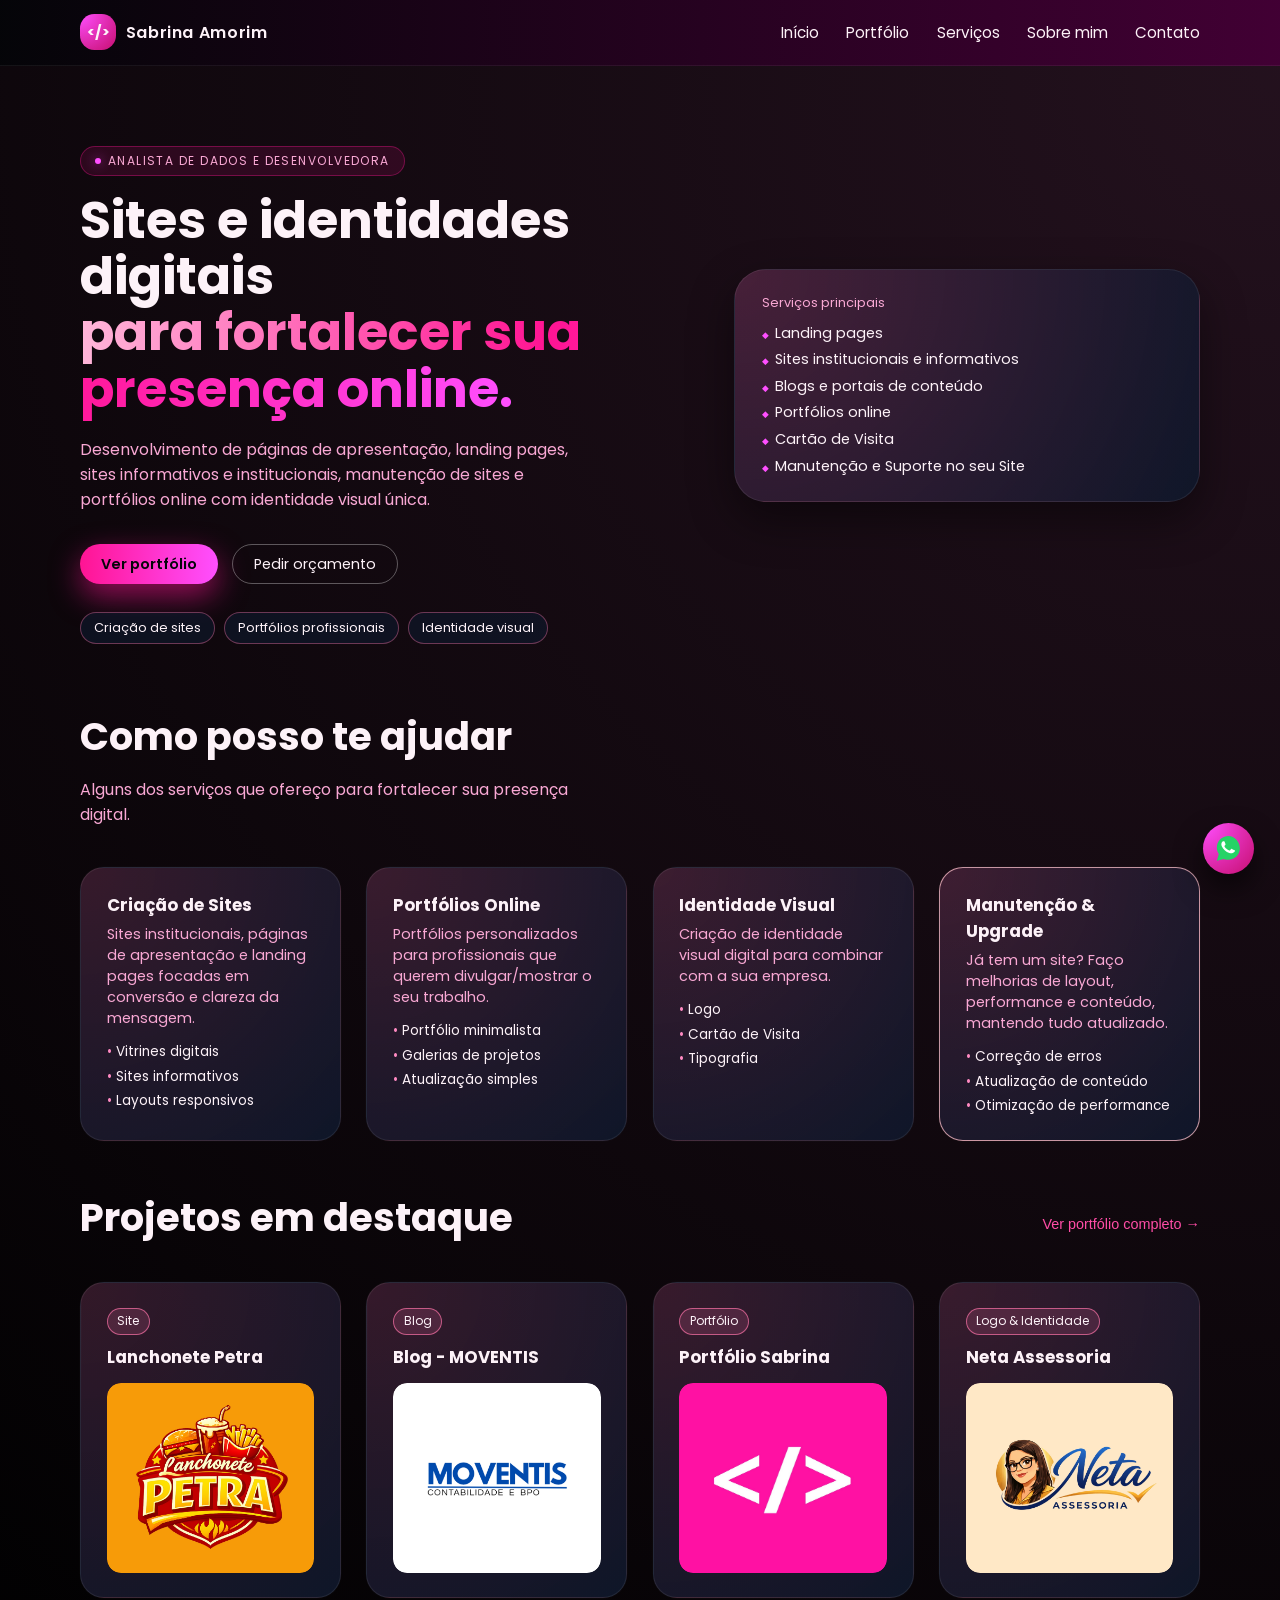
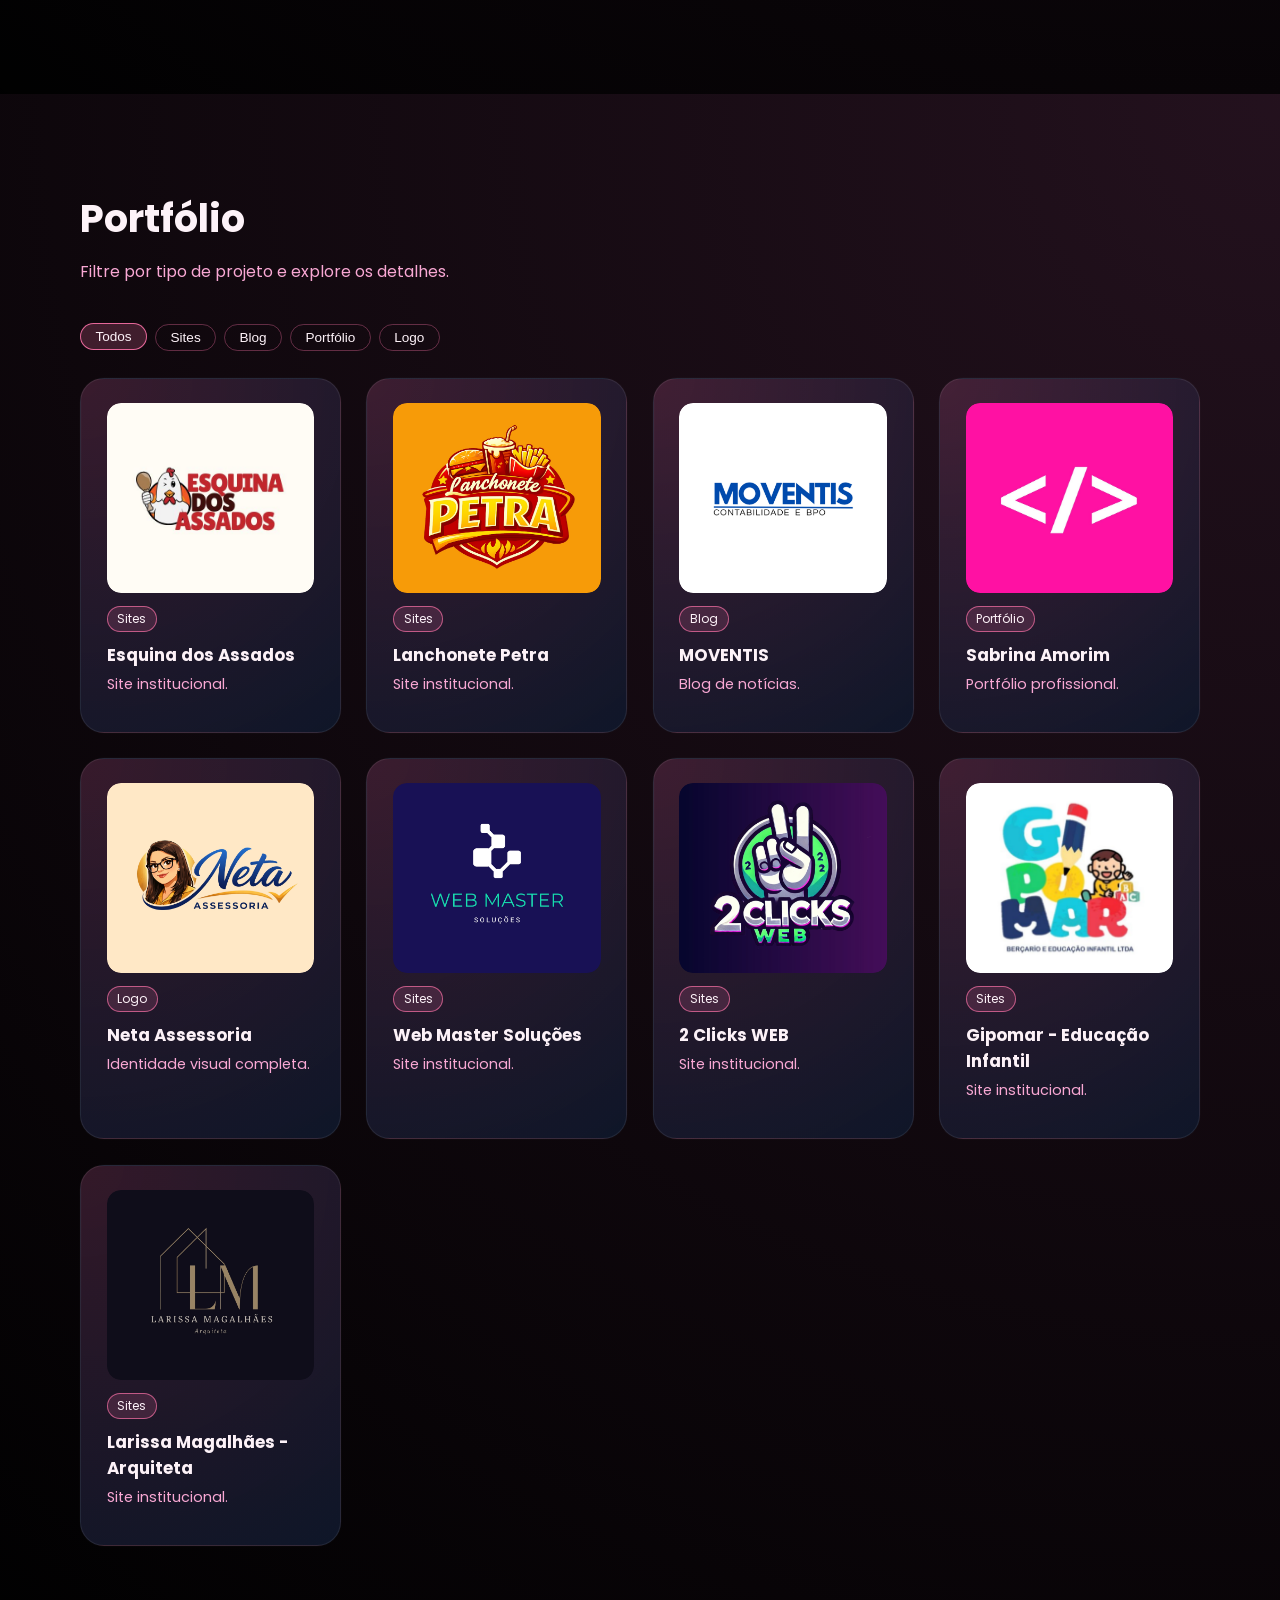
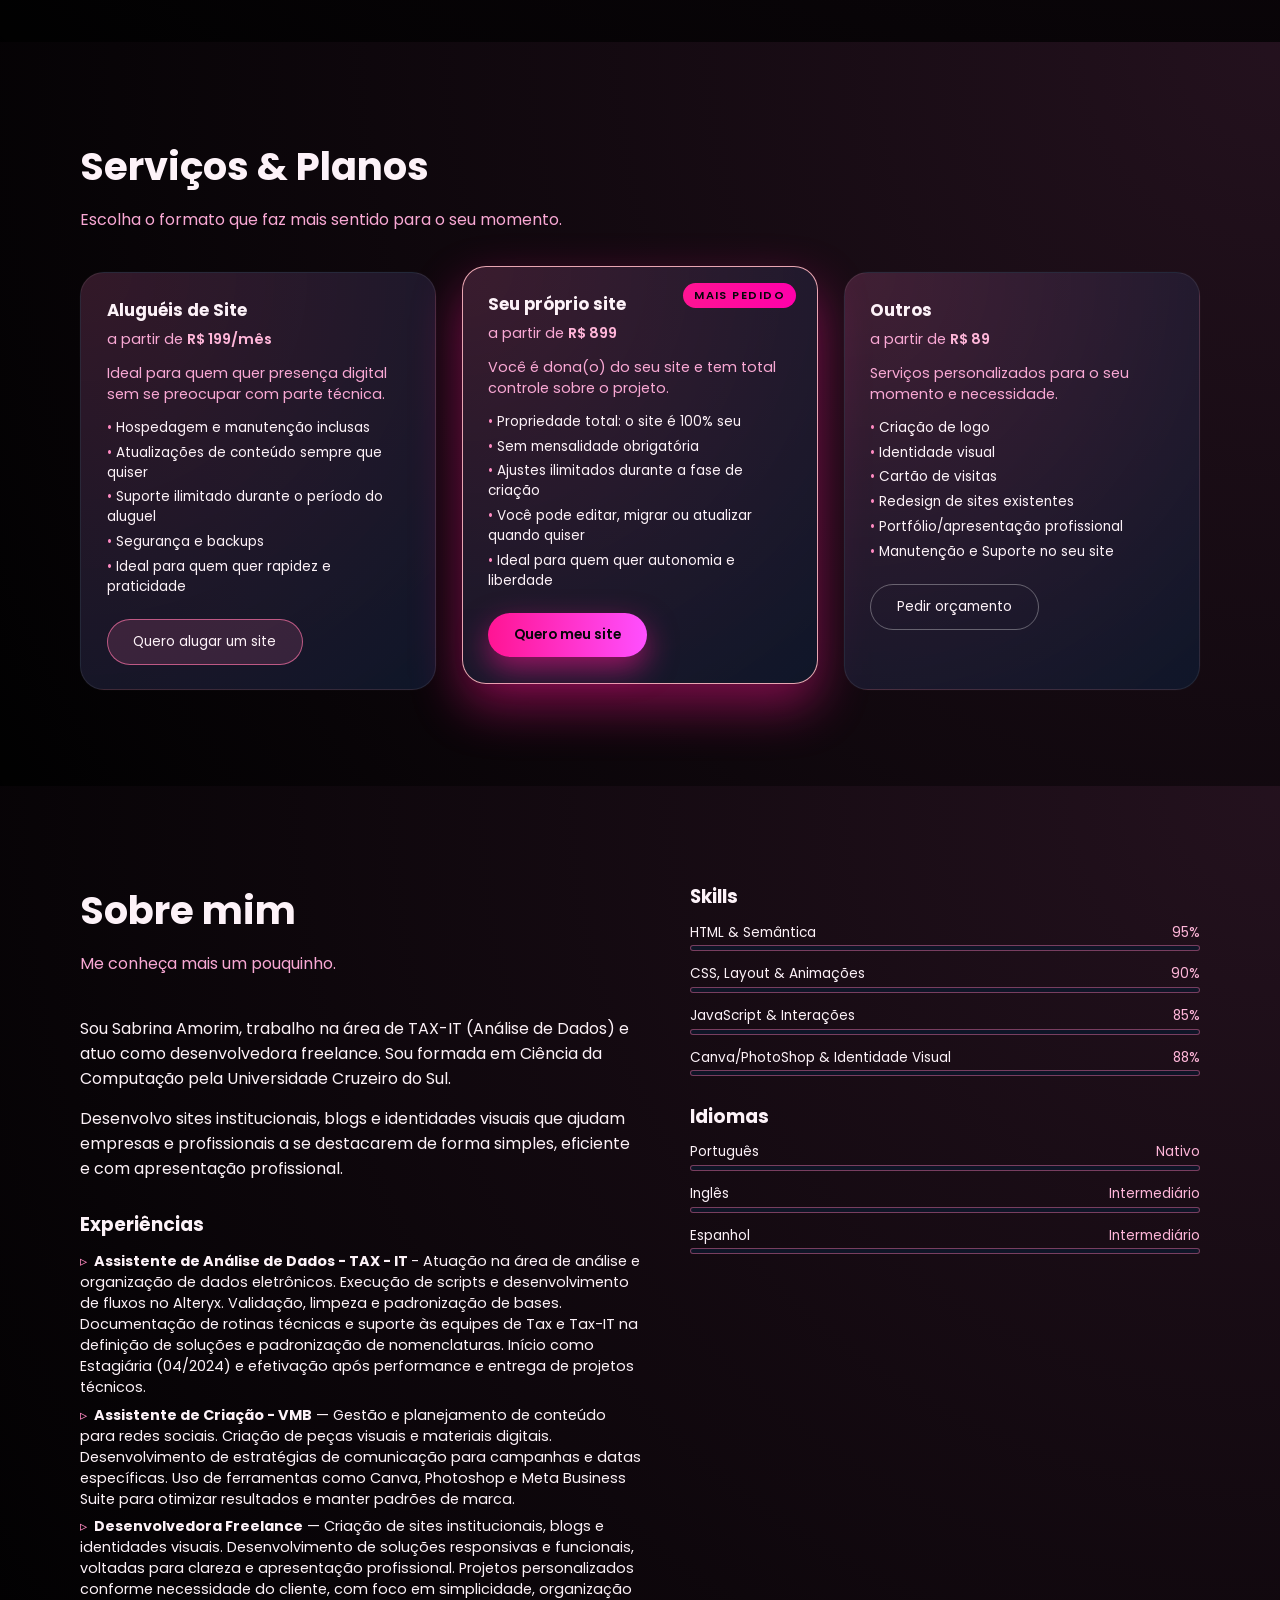
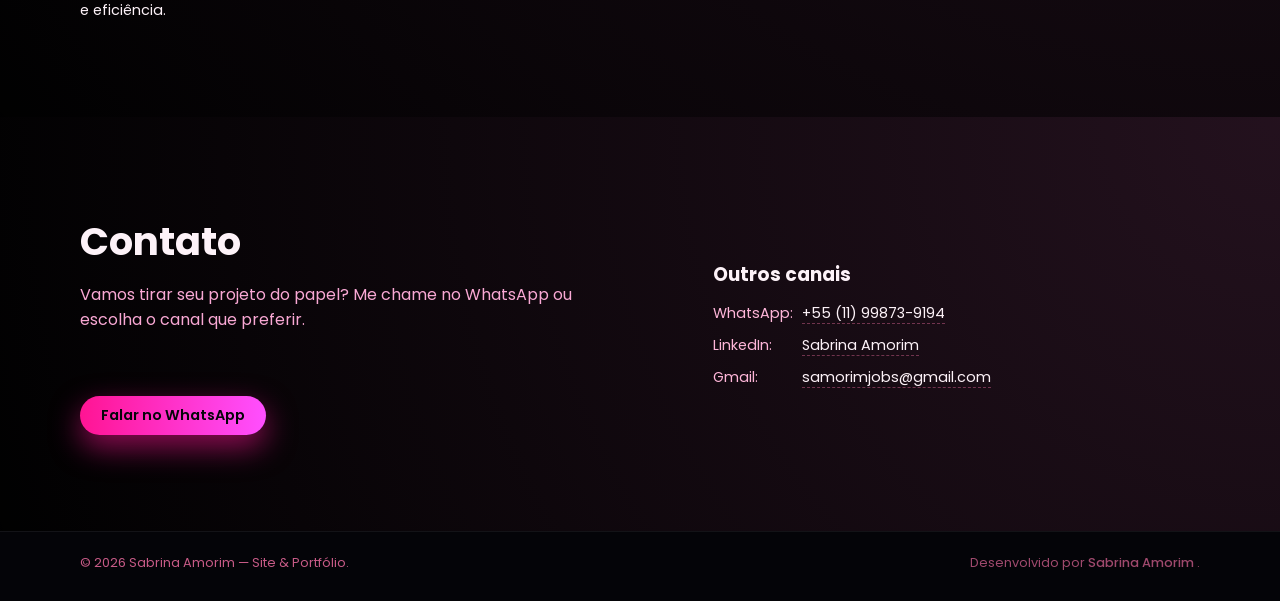
==== commit dd1d6108: "Add files via upload" ====
--- a/index.html
+++ b/index.html
@@ -131,11 +131,11 @@
         </div>
 
         <div class="cards-grid projects-grid">
-          <a href="https://sabroca.github.io/EsquinaDosAssados/" class="card project-card" data-category="sites">
+          <a href="https://sabroca.github.io/LanchonetePetra/" class="card project-card" data-category="sites">
             <span class="project-chip">Site</span>
-            <h3>Esquina dos Assados</h3>
-            <div class="project-image">
-              <img src="assets/Esquina dos Assados - LOGO.jpg" alt="Prévia do site Esquina dos Assados" loading="lazy">
+            <h3>Lanchonete Petra</h3>
+            <div class="project-image">
+              <img src="assets/Lanchonete Petra - LOGO.jpg" alt="Prévia do site Lanchonete Petra" loading="lazy">
             </div>
           </a>
 
@@ -189,6 +189,15 @@
             </div>
             <span class="project-chip">Sites</span>
             <h3>Esquina dos Assados</h3>
+            <p>Site institucional.</p>
+          </a>
+
+          <a href="https://sabroca.github.io/LanchonetePetra/" class="card project-card" data-category="sites">
+            <div class="project-image">
+              <img src="assets/Lanchonete Petra - LOGO.jpg" alt="Lanchonete Petra">
+            </div>
+            <span class="project-chip">Sites</span>
+            <h3>Lanchonete Petra</h3>
             <p>Site institucional.</p>
           </a>
 
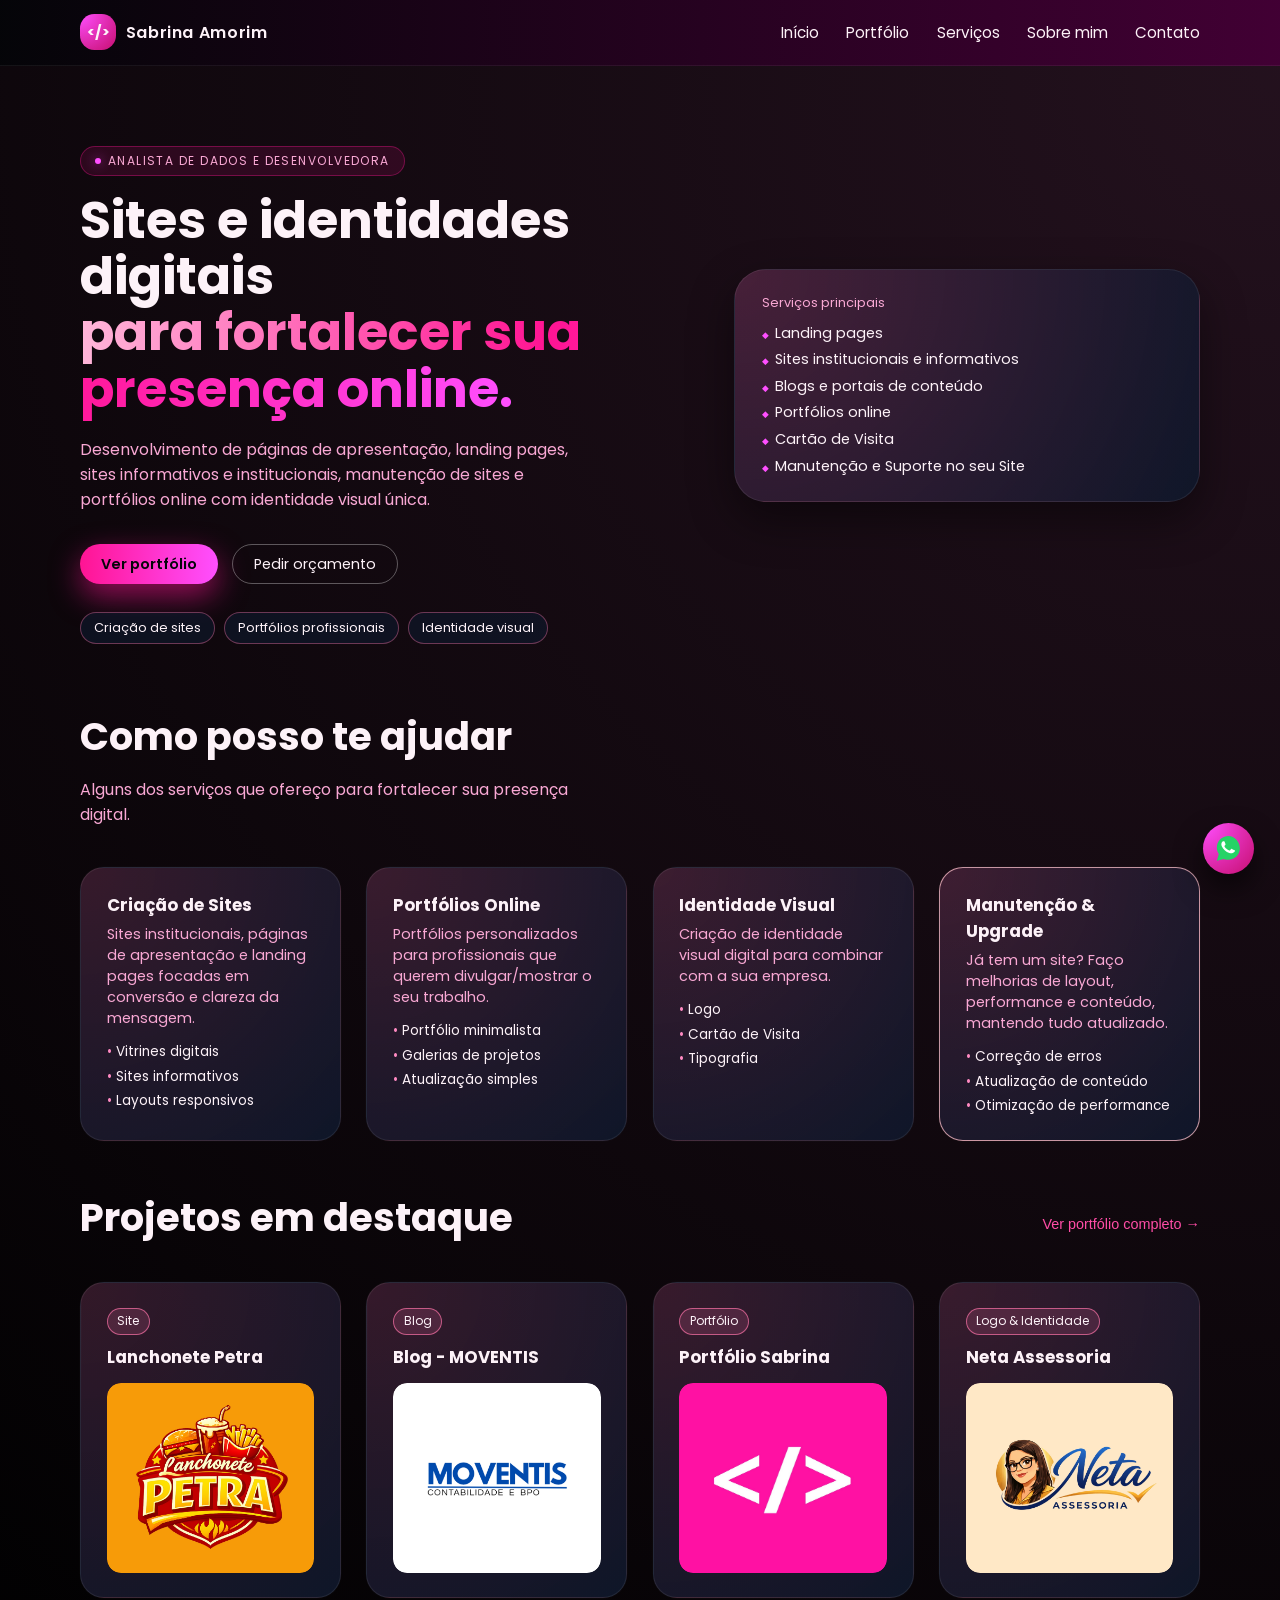
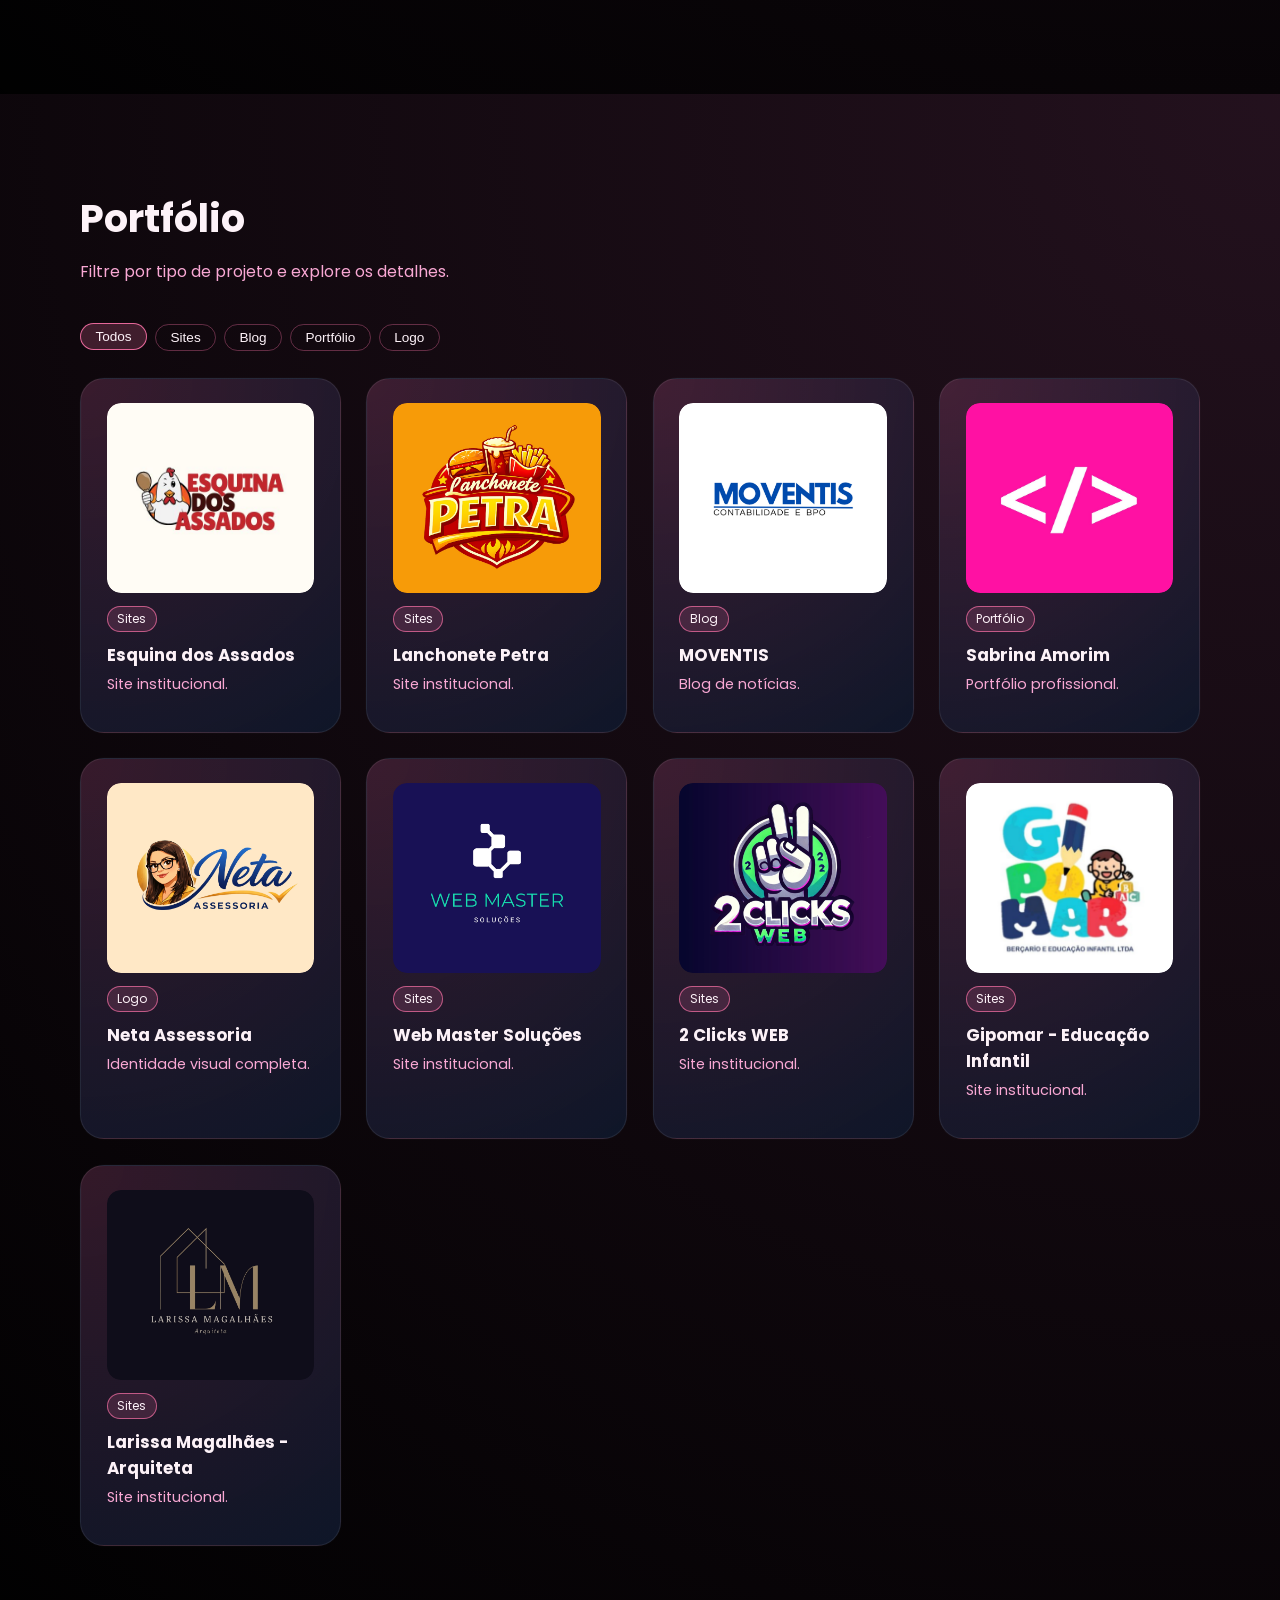
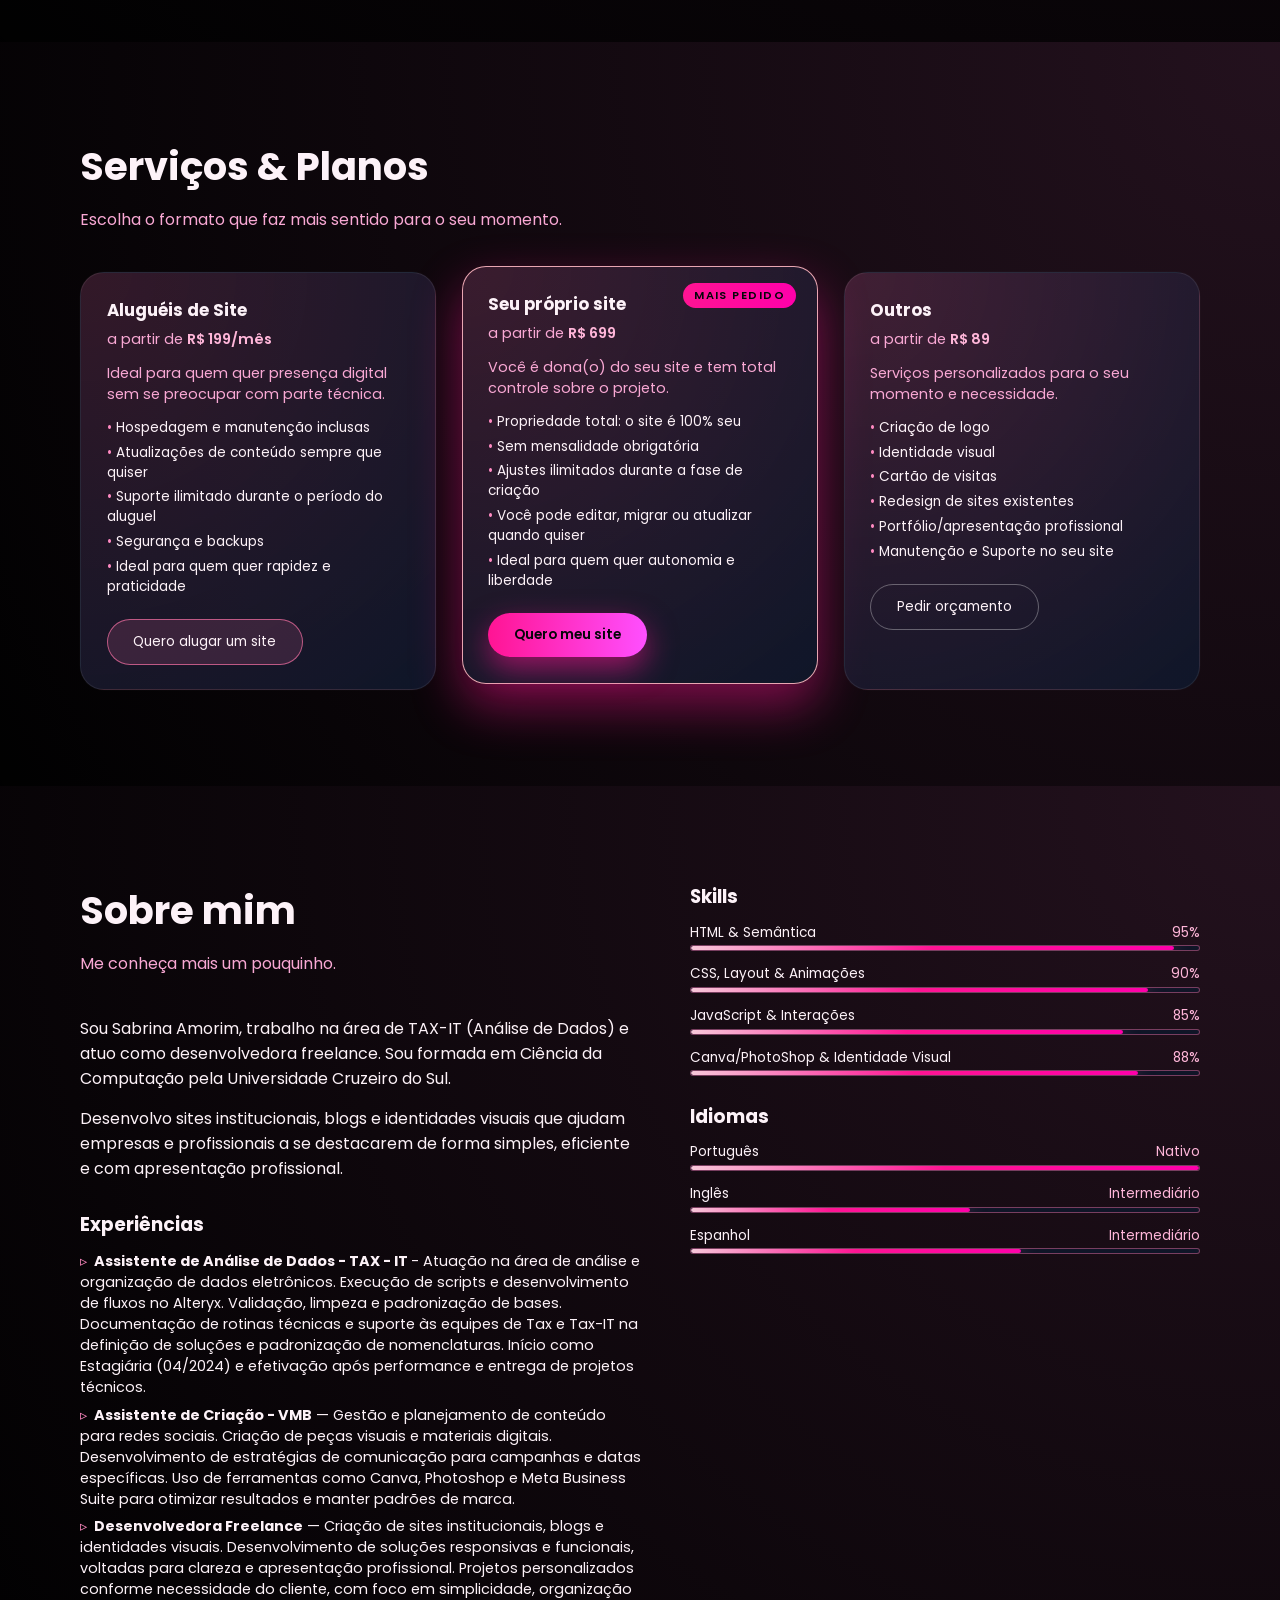
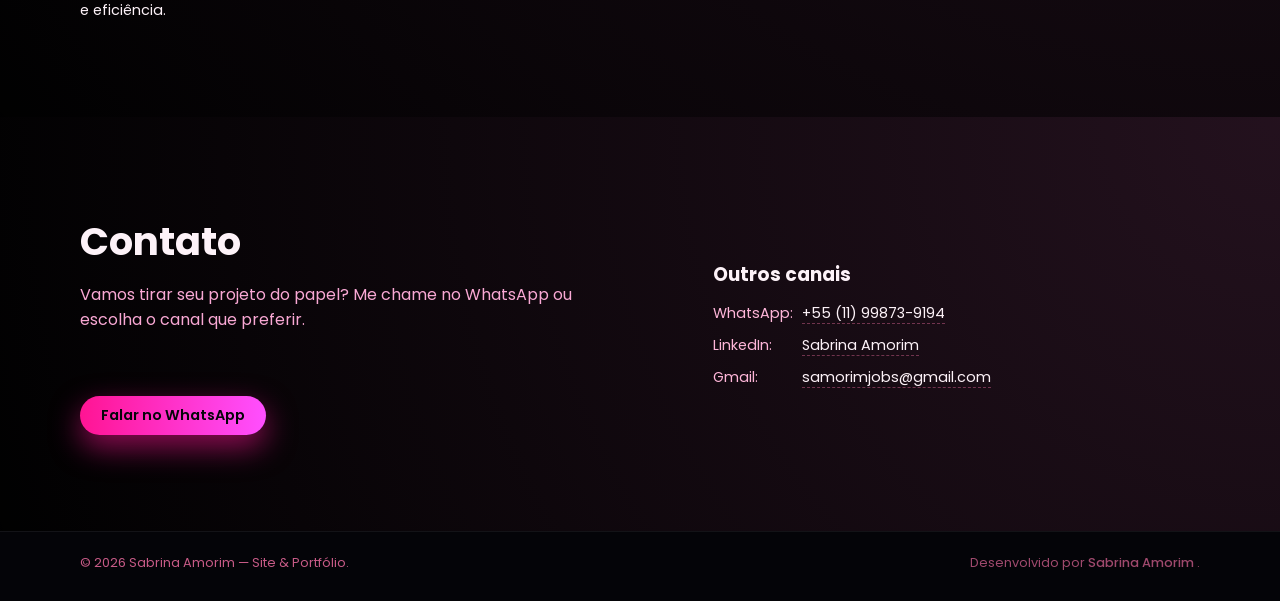
==== commit d4e26621: "Update index.html" ====
--- a/index.html
+++ b/index.html
@@ -291,7 +291,7 @@
           <article class="card pricing-card featured-pricing">
             <div class="pricing-badge">Mais pedido</div>
             <h3>Seu próprio site</h3>
-            <p class="pricing-price">a partir de <span>R$ 899</span></p>
+            <p class="pricing-price">a partir de <span>R$ 699</span></p>
             <p class="pricing-note">Você é dona(o) do seu site e tem total controle sobre o projeto.</p>
             <ul class="card-list">
               <li>Propriedade total: o site é 100% seu</li>
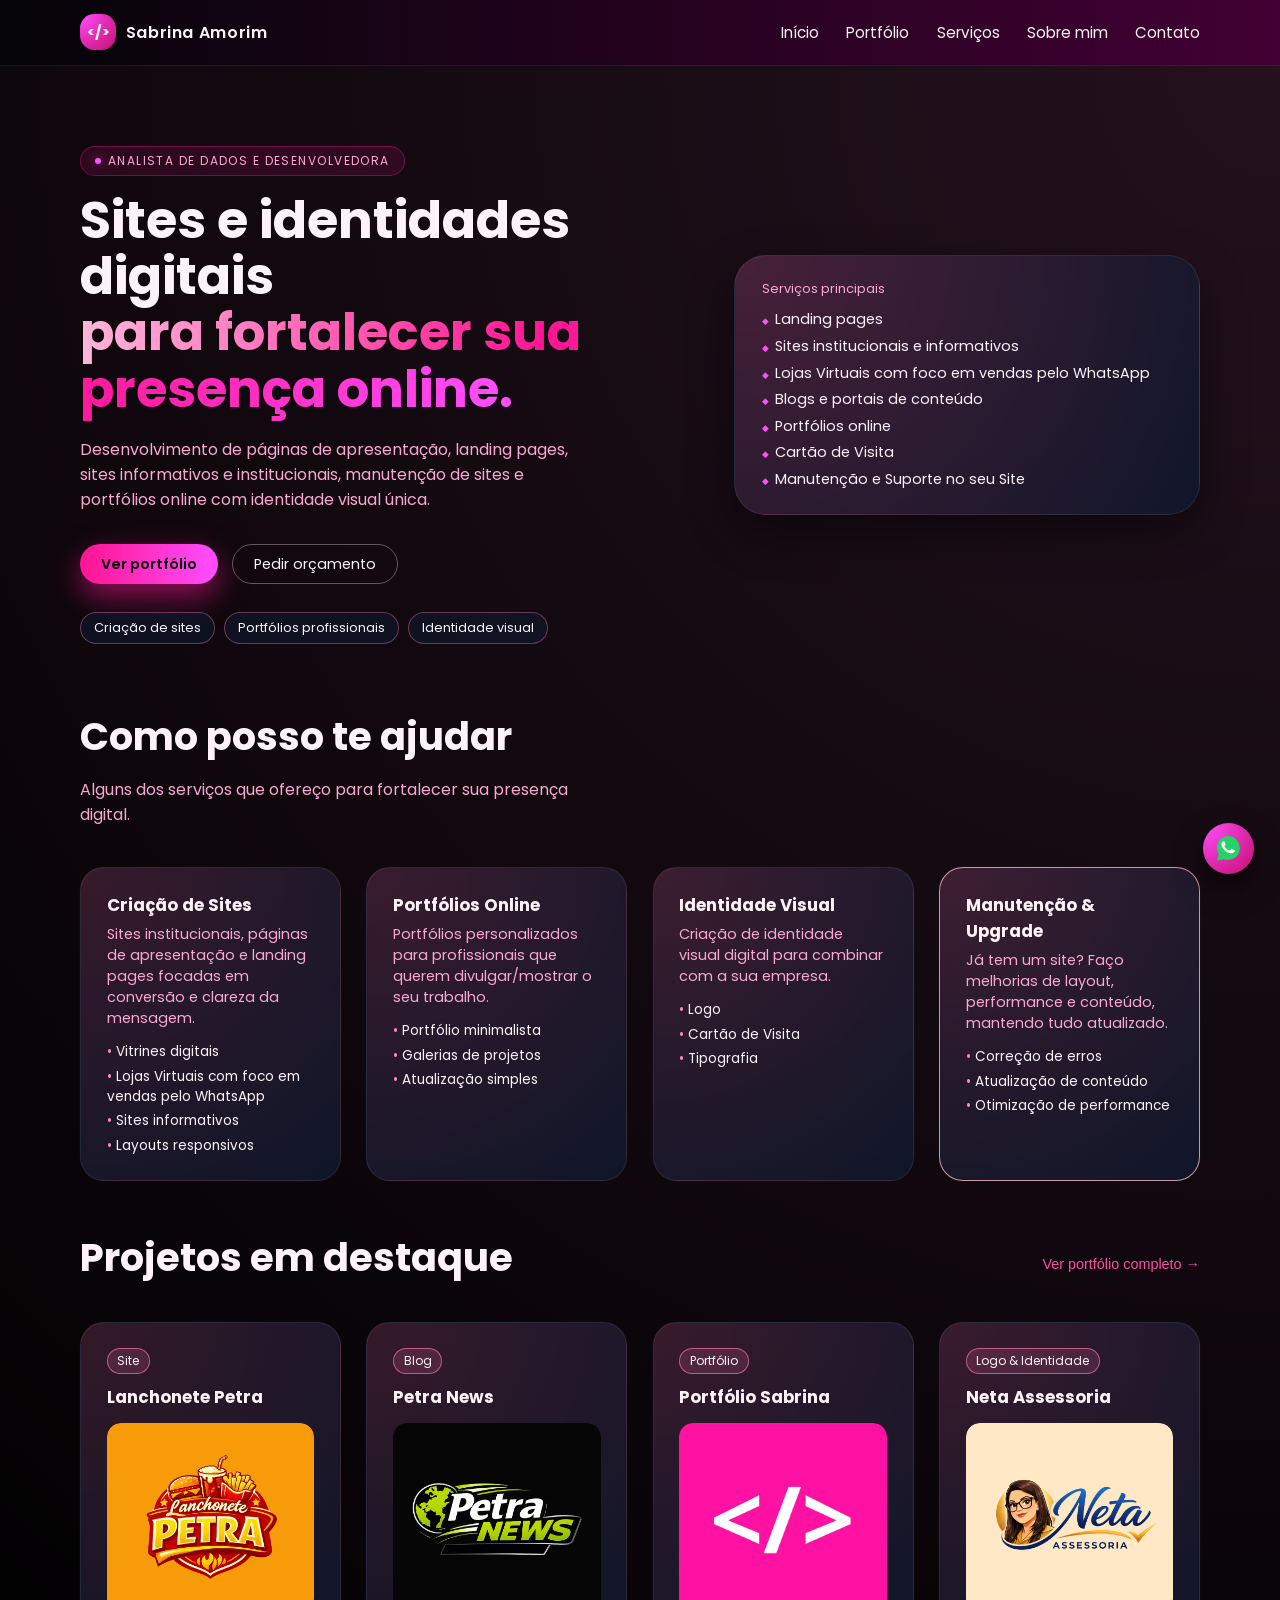
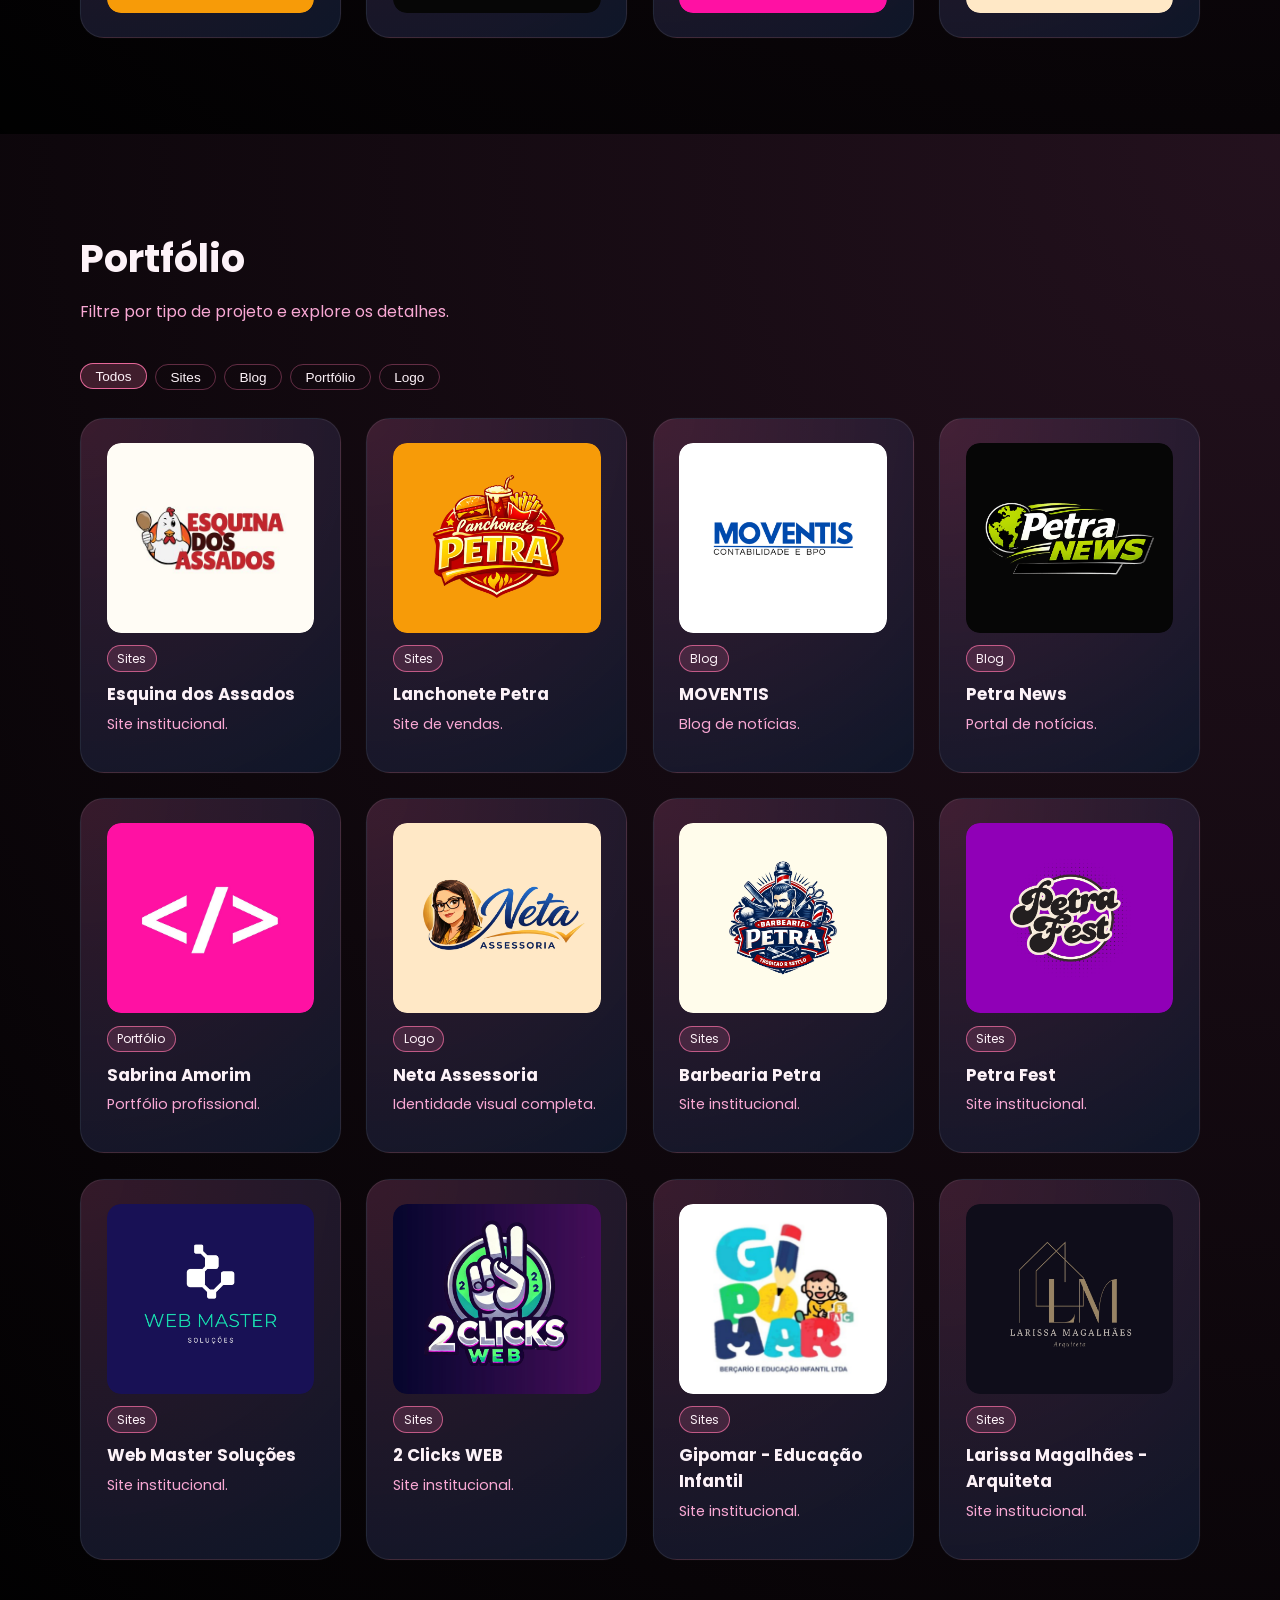
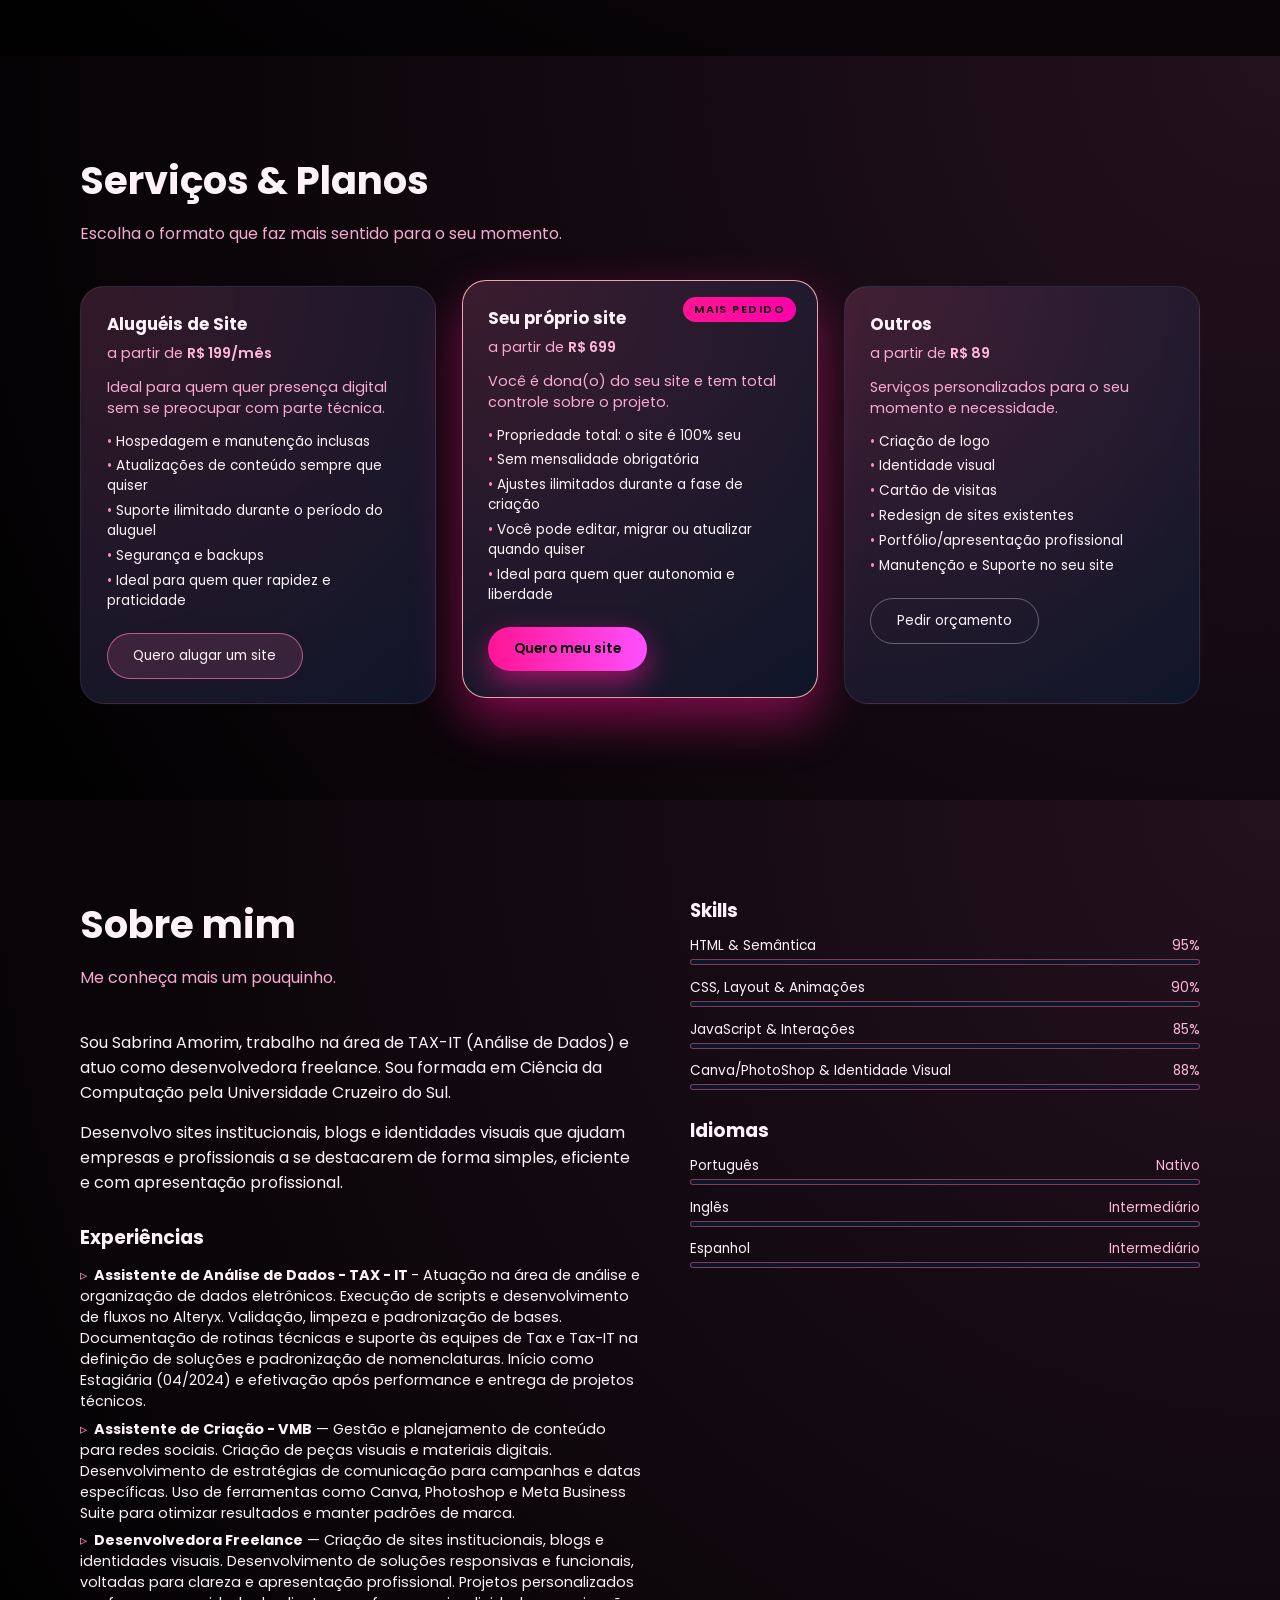
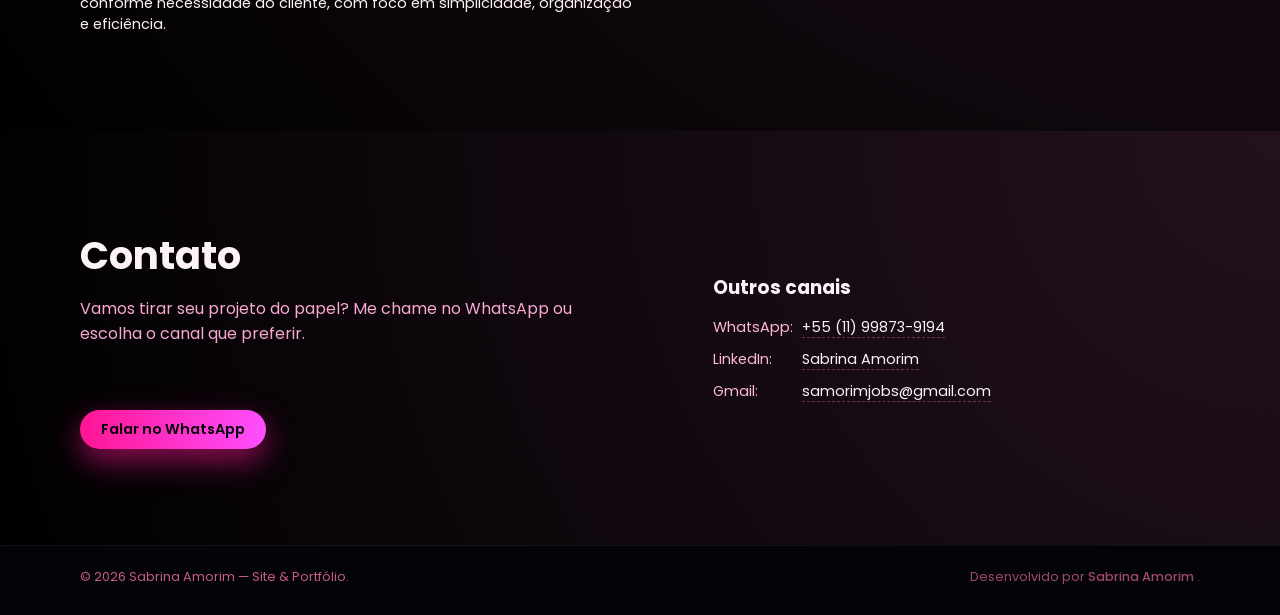
==== commit 4370c032: "Add files via upload" ====
--- a/index.html
+++ b/index.html
@@ -61,6 +61,7 @@
             <ul>
               <li>Landing pages</li>
               <li>Sites institucionais e informativos</li>
+              <li>Lojas Virtuais com foco em vendas pelo WhatsApp</li>
               <li>Blogs e portais de conteúdo</li>
               <li>Portfólios online</li>
               <li>Cartão de Visita</li>
@@ -81,6 +82,7 @@
             </p>
             <ul class="card-list">
               <li>Vitrines digitais</li>
+              <li>Lojas Virtuais com foco em vendas pelo WhatsApp</li>
               <li>Sites informativos</li>
               <li>Layouts responsivos</li>
             </ul>
@@ -141,9 +143,9 @@
 
           <a href="https://sabroca.github.io/BlogMoventis/" class="card project-card" data-category="blog">
             <span class="project-chip">Blog</span>
-            <h3>Blog - MOVENTIS</h3>
-            <div class="project-image">
-              <img src="assets/MOVENTIS - LOGO.jpg" alt="Prévia do Blog MOVENTIS" loading="lazy">
+            <h3>Petra News</h3>
+            <div class="project-image">
+              <img src="assets/Petra News - LOGO.jpg" alt="Prévia do Blog Petra News" loading="lazy">
             </div>
           </a>
 
@@ -198,7 +200,7 @@
             </div>
             <span class="project-chip">Sites</span>
             <h3>Lanchonete Petra</h3>
-            <p>Site institucional.</p>
+            <p>Site de vendas.</p>
           </a>
 
           <a href="https://sabroca.github.io/BlogMoventis/" class="card project-card" data-category="blog">
@@ -210,6 +212,15 @@
             <p>Blog de notícias.</p>
           </a>
 
+          <a href="#" class="card project-card" data-category="blog">
+            <div class="project-image">
+              <img src="assets/Petra News - LOGO.jpg" alt="Petra News">
+            </div>
+            <span class="project-chip">Blog</span>
+            <h3>Petra News</h3>
+            <p>Portal de notícias.</p>
+          </a>
+
           <a href="https://sabroca.github.io/SabrinaPortifolio/" class="card project-card" data-category="portifolio">
             <div class="project-image">
               <img src="assets/Sabrina Amorim - LOGO.jpg" alt="Portfólio Minimalista">
@@ -226,6 +237,24 @@
             <span class="project-chip">Logo</span>
             <h3>Neta Assessoria</h3>
             <p>Identidade visual completa.</p>
+          </a>
+
+          <a href="#" class="card project-card" data-category="sites">
+            <div class="project-image">
+              <img src="assets/Barbearia Petra - LOGO.jpg" alt="BarbeariaPetra">
+            </div>
+            <span class="project-chip">Sites</span>
+            <h3>Barbearia Petra</h3>
+            <p>Site institucional.</p>
+          </a>
+
+          <a href="#" class="card project-card" data-category="sites">
+            <div class="project-image">
+              <img src="assets/Petra Fest - LOGO.jpg" alt="PetraFest">
+            </div>
+            <span class="project-chip">Sites</span>
+            <h3>Petra Fest</h3>
+            <p>Site institucional.</p>
           </a>
 
           <a href="https://sabroca.github.io/SiteWebMasterSolu/" class="card project-card" data-category="sites">
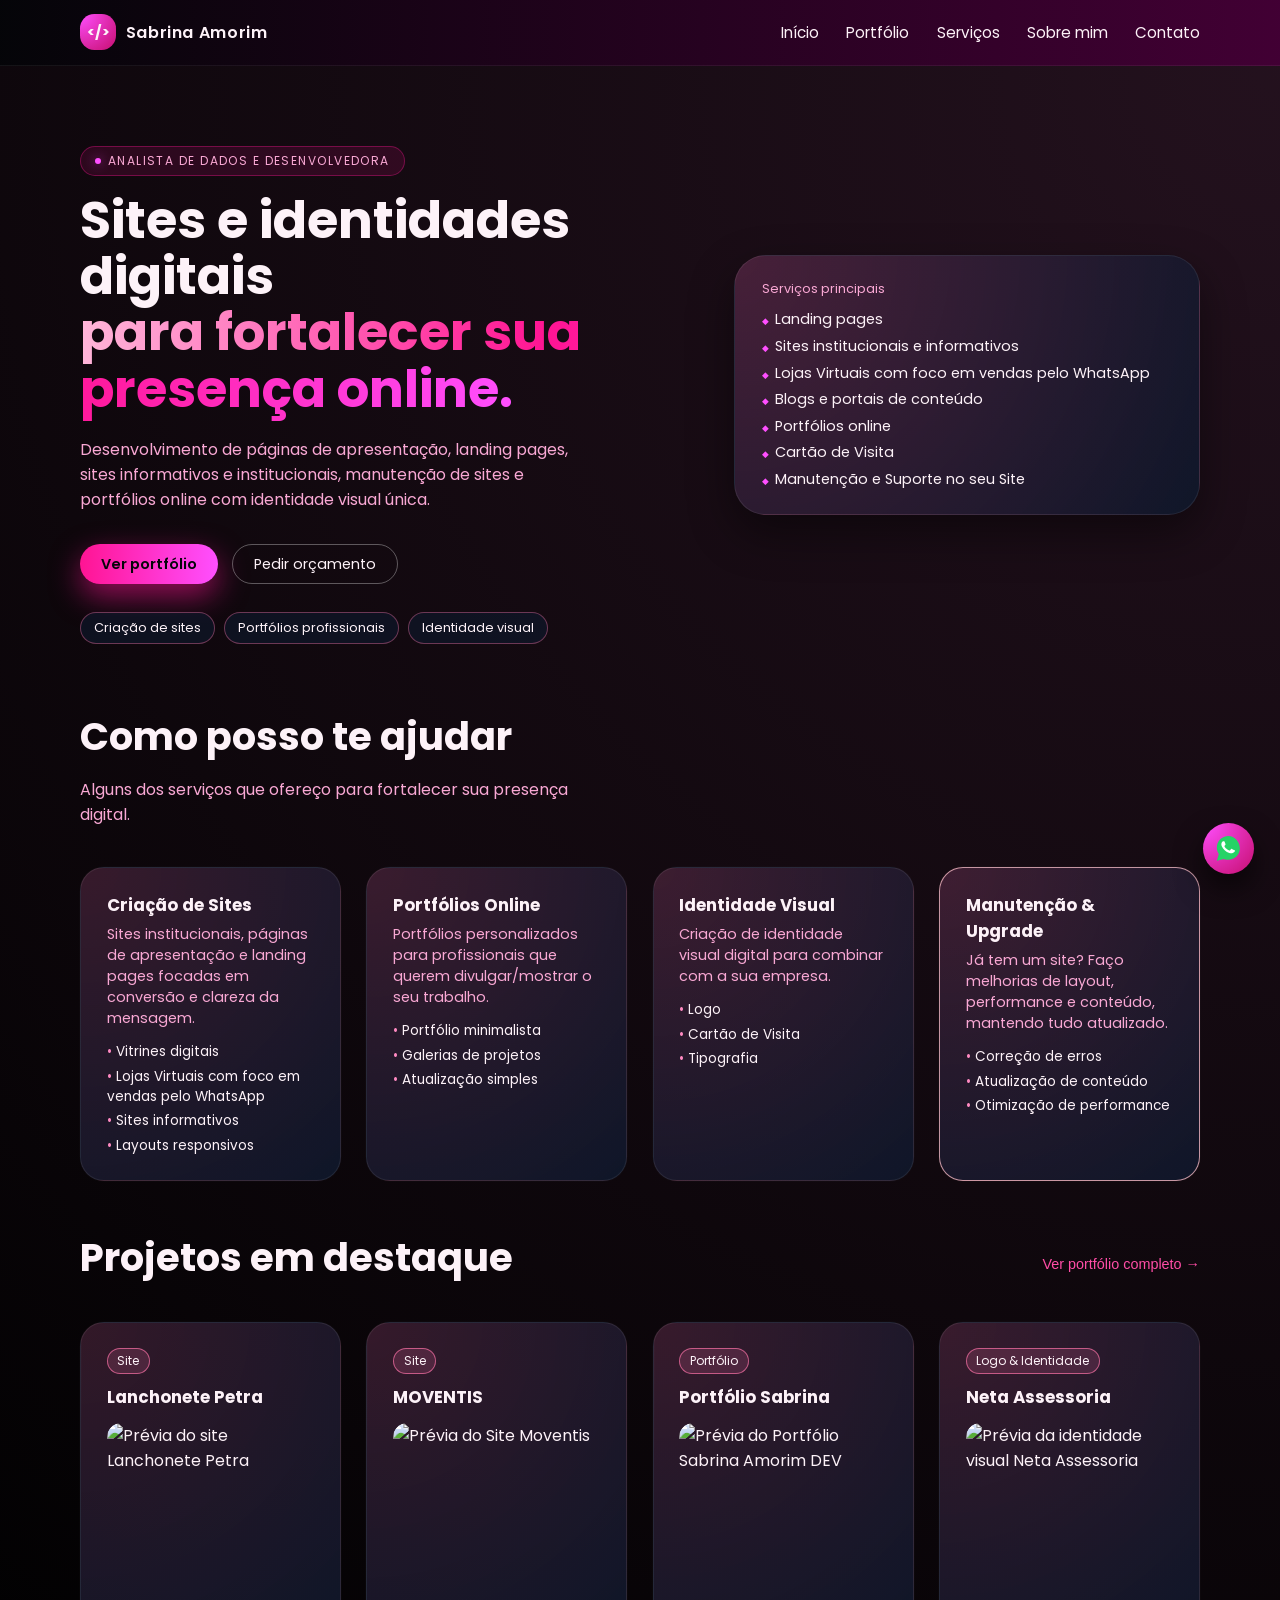
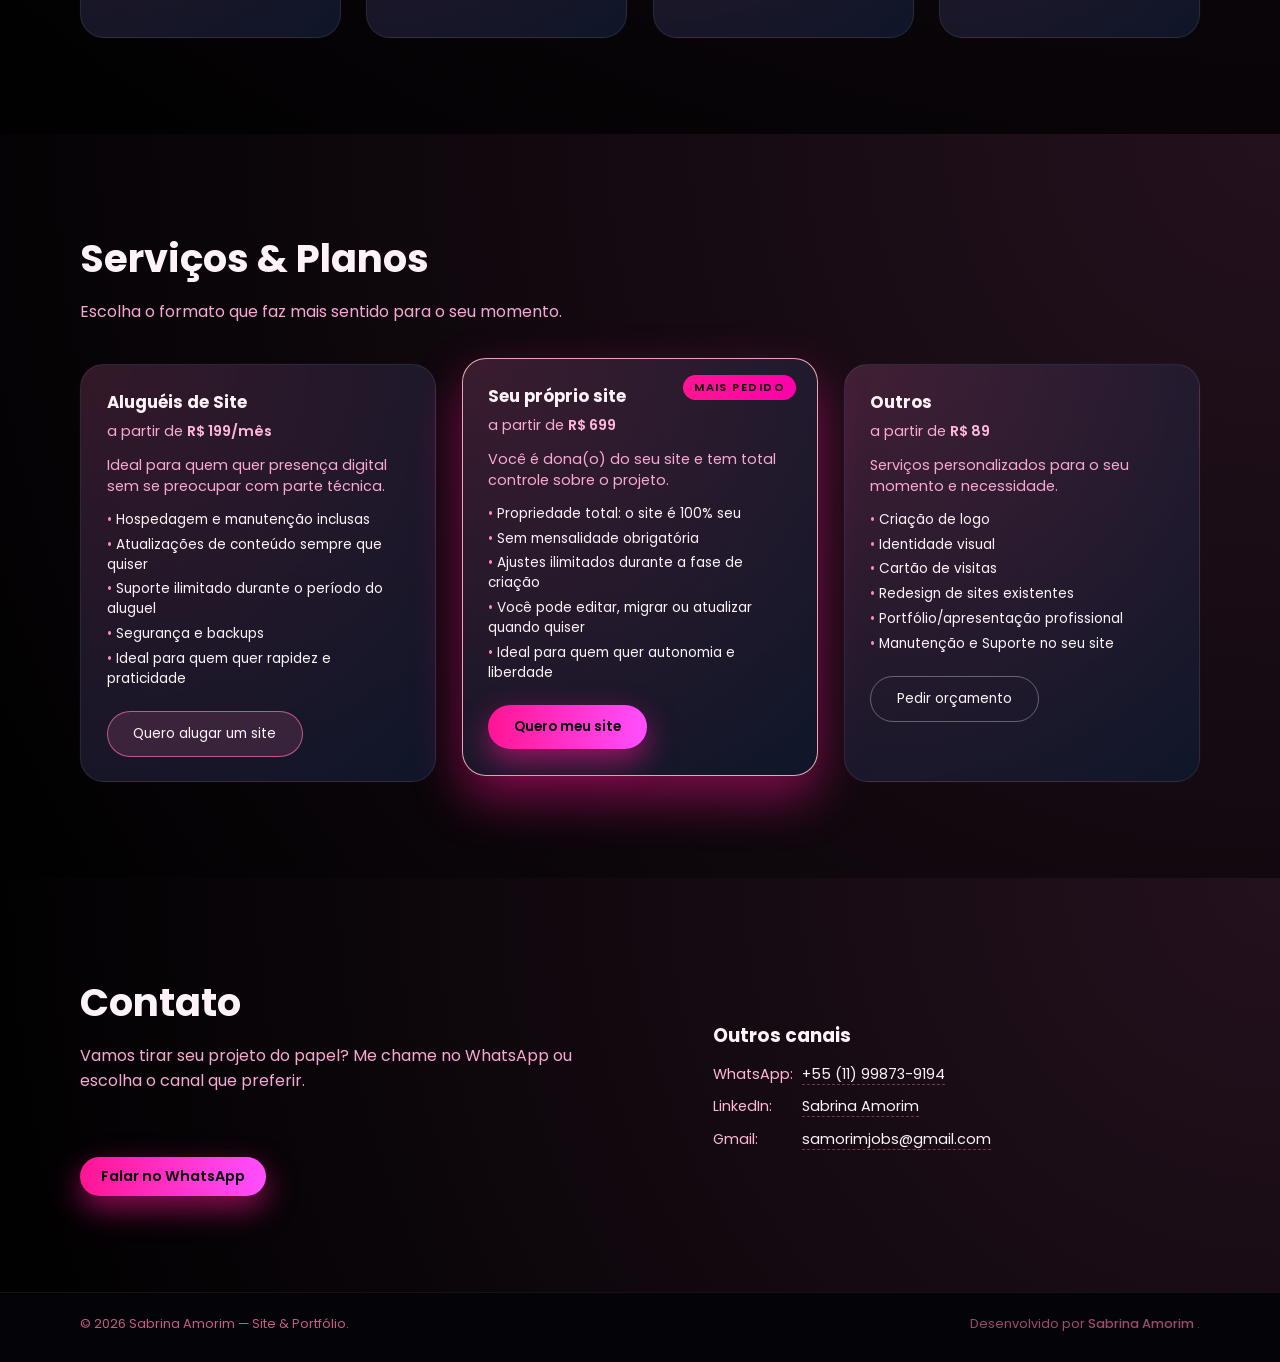
==== commit 16dce1c4: "Add files via upload" ====
--- a/index.html
+++ b/index.html
@@ -1,523 +1,269 @@
 <!DOCTYPE html>
+
 <html lang="pt-BR">
 <head>
-  <meta charset="UTF-8" />
-  <title>Sabrina Amorim - Portfólio</title>
-  <meta name="viewport" content="width=device-width, initial-scale=1" />
-  <meta name="description" content="Criação de sites, portfólios e identidade visual com foco em resultados e experiências únicas." />
-  <link rel="stylesheet" href="style.css" />
-  <link rel="preconnect" href="https://fonts.googleapis.com">
-  <link rel="preconnect" href="https://fonts.gstatic.com" crossorigin>
-  <link href="https://fonts.googleapis.com/css2?family=Poppins:wght@300;400;500;600;700&display=swap" rel="stylesheet">
-  <link rel="icon" type="image/x-icon" href="assets/Sabrina Amorim - LOGO.jpg">
+<meta charset="utf-8"/>
+<title>Sabrina Amorim - Portfólio</title>
+<meta content="width=device-width, initial-scale=1" name="viewport"/>
+<meta content="Criação de sites, portfólios e identidade visual com foco em resultados e experiências únicas." name="description"/>
+<link href="style.css" rel="stylesheet"/>
+<link href="https://fonts.googleapis.com" rel="preconnect"/>
+<link crossorigin="" href="https://fonts.gstatic.com" rel="preconnect"/>
+<link href="https://fonts.googleapis.com/css2?family=Poppins:wght@300;400;500;600;700&amp;display=swap" rel="stylesheet"/>
+<link href="assets/Sabrina Amorim - LOGO.jpg" rel="icon" type="image/x-icon"/>
 </head>
 <body>
-  <header class="header">
-    <div class="container header-inner">
-      <div class="logo">
-        <span class="logo-mark">&lt;/&gt;</span>
-        <span class="logo-text">Sabrina Amorim</span>
-      </div>
-      <nav class="nav">
-        <button class="nav-toggle" aria-label="Abrir menu">
-          <span></span><span></span><span></span>
-        </button>
-        <ul class="nav-list">
-          <li><a href="#inicio">Início</a></li>
-          <li><a href="#portfolio">Portfólio</a></li>
-          <li><a href="#servicos">Serviços</a></li>
-          <li><a href="#sobre">Sobre mim</a></li>
-          <li><a href="#contato">Contato</a></li>
-        </ul>
-      </nav>
-    </div>
-  </header>
-
-  <main>
-    <!-- SESSÃO 1: INÍCIO -->
-    <section id="inicio" class="section hero">
-      <div class="container hero-grid">
-        <div class="hero-text">
-          <p class="hero-tag">Analista de Dados e Desenvolvedora</p>
-          <h1>Sites e identidades digitais<br><span class="highlight">para fortalecer sua presença online.</span></h1>
-          <p class="hero-subtitle">
+<header class="header">
+<div class="container header-inner">
+<div class="logo">
+<span class="logo-mark">&lt;/&gt;</span>
+<span class="logo-text">Sabrina Amorim</span>
+</div>
+<nav class="nav">
+<button aria-label="Abrir menu" class="nav-toggle">
+<span></span><span></span><span></span>
+</button>
+<ul class="nav-list">
+<li><a href="index.html">Início</a></li>
+<li><a href="portfolio.html">Portfólio</a></li>
+<li><a href="index.html#servicos">Serviços</a></li>
+<li><a href="sobre.html">Sobre mim</a></li>
+<li><a href="index.html#contato">Contato</a></li>
+</ul>
+</nav>
+</div>
+</header>
+<main>
+<!-- SESSÃO 1: INÍCIO -->
+<section class="section hero" id="inicio">
+<div class="container hero-grid">
+<div class="hero-text">
+<p class="hero-tag">Analista de Dados e Desenvolvedora</p>
+<h1>Sites e identidades digitais<br/><span class="highlight">para fortalecer sua presença online.</span></h1>
+<p class="hero-subtitle">
             Desenvolvimento de páginas de apresentação, landing pages, sites informativos e institucionais,
             manutenção de sites e portfólios online com identidade visual única.
           </p>
-          <div class="hero-actions">
-            <a href="#portfolio" class="btn primary">Ver portfólio</a>
-            <a href="https://wa.me/5511998739194" target="_blank" class="btn ghost">Pedir orçamento</a>
-          </div>
-          <div class="hero-badges">
-            <span>Criação de sites</span>
-            <span>Portfólios profissionais</span>
-            <span>Identidade visual</span>
-          </div>
-        </div>
-
-        <div class="hero-showcase">
-          <div class="hero-card hero-card-main">
-            <p class="hero-card-label">Serviços principais</p>
-            <ul>
-              <li>Landing pages</li>
-              <li>Sites institucionais e informativos</li>
-              <li>Lojas Virtuais com foco em vendas pelo WhatsApp</li>
-              <li>Blogs e portais de conteúdo</li>
-              <li>Portfólios online</li>
-              <li>Cartão de Visita</li>
-              <li>Manutenção e Suporte no seu Site</li>
-            </ul>
-          </div>
-        </div>
-      </div>
-
-      <div class="container services-overview">
-        <h2 class="section-title">Como posso te ajudar</h2>
-        <p class="section-subtitle">Alguns dos serviços que ofereço para fortalecer sua presença digital.</p>
-        <div class="cards-grid">
-          <article class="card">
-            <h3>Criação de Sites</h3>
-            <p>
+<div class="hero-actions">
+<a class="btn primary" href="portfolio.html">Ver portfólio</a>
+<a class="btn ghost" href="https://wa.me/5511998739194" target="_blank">Pedir orçamento</a>
+</div>
+<div class="hero-badges">
+<span>Criação de sites</span>
+<span>Portfólios profissionais</span>
+<span>Identidade visual</span>
+</div>
+</div>
+<div class="hero-showcase">
+<div class="hero-card hero-card-main">
+<p class="hero-card-label">Serviços principais</p>
+<ul>
+<li>Landing pages</li>
+<li>Sites institucionais e informativos</li>
+<li>Lojas Virtuais com foco em vendas pelo WhatsApp</li>
+<li>Blogs e portais de conteúdo</li>
+<li>Portfólios online</li>
+<li>Cartão de Visita</li>
+<li>Manutenção e Suporte no seu Site</li>
+</ul>
+</div>
+</div>
+</div>
+<div class="container services-overview">
+<h2 class="section-title">Como posso te ajudar</h2>
+<p class="section-subtitle">Alguns dos serviços que ofereço para fortalecer sua presença digital.</p>
+<div class="cards-grid">
+<article class="card">
+<h3>Criação de Sites</h3>
+<p>
               Sites institucionais, páginas de apresentação e landing pages focadas em conversão e clareza da mensagem.
             </p>
-            <ul class="card-list">
-              <li>Vitrines digitais</li>
-              <li>Lojas Virtuais com foco em vendas pelo WhatsApp</li>
-              <li>Sites informativos</li>
-              <li>Layouts responsivos</li>
-            </ul>
-          </article>
-
-          <article class="card">
-            <h3>Portfólios Online</h3>
-            <p>
+<ul class="card-list">
+<li>Vitrines digitais</li>
+<li>Lojas Virtuais com foco em vendas pelo WhatsApp</li>
+<li>Sites informativos</li>
+<li>Layouts responsivos</li>
+</ul>
+</article>
+<article class="card">
+<h3>Portfólios Online</h3>
+<p>
               Portfólios personalizados para profissionais que querem divulgar/mostrar o seu trabalho.
             </p>
-            <ul class="card-list">
-              <li>Portfólio minimalista</li>
-              <li>Galerias de projetos</li>
-              <li>Atualização simples</li>
-            </ul>
-          </article>
-
-          <article class="card">
-            <h3>Identidade Visual</h3>
-            <p>
+<ul class="card-list">
+<li>Portfólio minimalista</li>
+<li>Galerias de projetos</li>
+<li>Atualização simples</li>
+</ul>
+</article>
+<article class="card">
+<h3>Identidade Visual</h3>
+<p>
               Criação de identidade visual digital para combinar com a sua empresa.
             </p>
-            <ul class="card-list">
-              <li>Logo</li>
-              <li>Cartão de Visita</li>
-              <li>Tipografia</li>
-            </ul>
-          </article>
-
-          <article class="card highlight-card">
-            <h3>Manutenção & Upgrade</h3>
-            <p>
+<ul class="card-list">
+<li>Logo</li>
+<li>Cartão de Visita</li>
+<li>Tipografia</li>
+</ul>
+</article>
+<article class="card highlight-card">
+<h3>Manutenção &amp; Upgrade</h3>
+<p>
               Já tem um site? Faço melhorias de layout, performance e conteúdo, mantendo tudo atualizado.
             </p>
-            <ul class="card-list">
-              <li>Correção de erros</li>
-              <li>Atualização de conteúdo</li>
-              <li>Otimização de performance</li>
-            </ul>
-          </article>
-        </div>
-      </div>
-
-      <div class="container featured-projects">
-        <div class="featured-header">
-          <h2 class="section-title">Projetos em destaque</h2>
-          <button class="btn link" data-scroll="#portfolio">Ver portfólio completo →</button>
-        </div>
-
-        <div class="cards-grid projects-grid">
-          <a href="https://sabroca.github.io/LanchonetePetra/" class="card project-card" data-category="sites">
-            <span class="project-chip">Site</span>
-            <h3>Lanchonete Petra</h3>
-            <div class="project-image">
-              <img src="assets/Lanchonete Petra - LOGO.jpg" alt="Prévia do site Lanchonete Petra" loading="lazy">
-            </div>
-          </a>
-
-          <a href="https://sabroca.github.io/BlogMoventis/" class="card project-card" data-category="blog">
-            <span class="project-chip">Blog</span>
-            <h3>Petra News</h3>
-            <div class="project-image">
-              <img src="assets/Petra News - LOGO.jpg" alt="Prévia do Blog Petra News" loading="lazy">
-            </div>
-          </a>
-
-          <a href="https://sabroca.github.io/SabrinaPortifolio/" class="card project-card" data-category="portifolio">
-            <span class="project-chip">Portfólio</span>
-            <h3>Portfólio Sabrina</h3>
-            <div class="project-image">
-              <img src="assets/Sabrina Amorim - LOGO.jpg" alt="Prévia do Portfólio Sabrina Amorim DEV" loading="lazy">
-            </div>
-          </a>
-
-          <a href="#" class="card project-card" data-category="logo">
-            <span class="project-chip">Logo &amp; Identidade</span>
-            <h3>Neta Assessoria</h3>
-            <div class="project-image">
-              <img src="assets/Neta Assesoria - LOGO.jpg" alt="Prévia da identidade visual Neta Assessoria" loading="lazy">
-            </div>
-          </a>
-        </div>
-      </div>
-    </section>
-
-    <!-- SESSÃO 2: PORTFÓLIO -->
-    <section id="portfolio" class="section">
-      <div class="container">
-        <h2 class="section-title">Portfólio</h2>
-        <p class="section-subtitle">Filtre por tipo de projeto e explore os detalhes.</p>
-
-        <div class="portfolio-filters">
-          <button class="filter-btn active" data-filter="all">Todos</button>
-          <button class="filter-btn" data-filter="sites">Sites</button>
-          <button class="filter-btn" data-filter="blog">Blog</button>
-          <button class="filter-btn" data-filter="portifolio">Portfólio</button>
-          <button class="filter-btn" data-filter="logo">Logo</button>
-        </div>
-
-        <div class="cards-grid projects-grid" id="portfolio-grid">
-          <!-- Agora com IMAGENS nos cards -->
-
-          <a href="https://sabroca.github.io/EsquinaDosAssados/" class="card project-card" data-category="sites">
-            <div class="project-image">
-              <img src="assets/Esquina dos Assados - LOGO.jpg" alt="Esquina dos Assados">
-            </div>
-            <span class="project-chip">Sites</span>
-            <h3>Esquina dos Assados</h3>
-            <p>Site institucional.</p>
-          </a>
-
-          <a href="https://sabroca.github.io/LanchonetePetra/" class="card project-card" data-category="sites">
-            <div class="project-image">
-              <img src="assets/Lanchonete Petra - LOGO.jpg" alt="Lanchonete Petra">
-            </div>
-            <span class="project-chip">Sites</span>
-            <h3>Lanchonete Petra</h3>
-            <p>Site de vendas.</p>
-          </a>
-
-          <a href="https://sabroca.github.io/BlogMoventis/" class="card project-card" data-category="blog">
-            <div class="project-image">
-              <img src="assets/MOVENTIS - LOGO.jpg" alt="MOVENTIS">
-            </div>
-            <span class="project-chip">Blog</span>
-            <h3>MOVENTIS</h3>
-            <p>Blog de notícias.</p>
-          </a>
-
-          <a href="#" class="card project-card" data-category="blog">
-            <div class="project-image">
-              <img src="assets/Petra News - LOGO.jpg" alt="Petra News">
-            </div>
-            <span class="project-chip">Blog</span>
-            <h3>Petra News</h3>
-            <p>Portal de notícias.</p>
-          </a>
-
-          <a href="https://sabroca.github.io/SabrinaPortifolio/" class="card project-card" data-category="portifolio">
-            <div class="project-image">
-              <img src="assets/Sabrina Amorim - LOGO.jpg" alt="Portfólio Minimalista">
-            </div>
-            <span class="project-chip">Portfólio</span>
-            <h3>Sabrina Amorim</h3>
-            <p>Portfólio profissional.</p>
-          </a>
-
-          <a href="#" class="card project-card" data-category="logo">
-            <div class="project-image">
-              <img src="assets/Neta Assesoria - LOGO.jpg" alt="Neta Assesoria">
-            </div>
-            <span class="project-chip">Logo</span>
-            <h3>Neta Assessoria</h3>
-            <p>Identidade visual completa.</p>
-          </a>
-
-          <a href="#" class="card project-card" data-category="sites">
-            <div class="project-image">
-              <img src="assets/Barbearia Petra - LOGO.jpg" alt="BarbeariaPetra">
-            </div>
-            <span class="project-chip">Sites</span>
-            <h3>Barbearia Petra</h3>
-            <p>Site institucional.</p>
-          </a>
-
-          <a href="#" class="card project-card" data-category="sites">
-            <div class="project-image">
-              <img src="assets/Petra Fest - LOGO.jpg" alt="PetraFest">
-            </div>
-            <span class="project-chip">Sites</span>
-            <h3>Petra Fest</h3>
-            <p>Site institucional.</p>
-          </a>
-
-          <a href="https://sabroca.github.io/SiteWebMasterSolu/" class="card project-card" data-category="sites">
-            <div class="project-image">
-              <img src="assets/WEB MASTER SOLUÇÕES - LOGO.jpg" alt="Web Master Soluções">
-            </div>
-            <span class="project-chip">Sites</span>
-            <h3>Web Master Soluções</h3>
-            <p>Site institucional.</p>
-          </a>
-
-          <a href="#" class="card project-card" data-category="sites">
-            <div class="project-image">
-              <img src="assets/2ClicksWeb - LOGO.jpg" alt="2ClicksWeb">
-            </div>
-            <span class="project-chip">Sites</span>
-            <h3>2 Clicks WEB</h3>
-            <p>Site institucional.</p>
-          </a>
-
-          <a href="#" class="card project-card" data-category="sites">
-            <div class="project-image">
-              <img src="assets/Gipomar - LOGO.jpg" alt="Gipomar">
-            </div>
-            <span class="project-chip">Sites</span>
-            <h3>Gipomar - Educação Infantil</h3>
-            <p>Site institucional.</p>
-          </a>
-
-          <a href="#" class="card project-card" data-category="sites">
-            <div class="project-image">
-              <img src="assets/LarissaMagalhaes - Logo.jpg" alt="LarissaMagalhaes">
-            </div>
-            <span class="project-chip">Sites</span>
-            <h3>Larissa Magalhães - Arquiteta</h3>
-            <p>Site institucional.</p>
-          </a>
-        </div>
-      </div>
-    </section>
-
-    <!-- SESSÃO 3: SERVIÇOS -->
-    <section id="servicos" class="section section-alt">
-      <div class="container">
-        <h2 class="section-title">Serviços &amp; Planos</h2>
-        <p class="section-subtitle">Escolha o formato que faz mais sentido para o seu momento.</p>
-
-        <div class="cards-grid pricing-grid">
-          <article class="card pricing-card">
-            <h3>Aluguéis de Site</h3>
-            <p class="pricing-price">a partir de <span>R$ 199/mês</span></p>
-            <p class="pricing-note">Ideal para quem quer presença digital sem se preocupar com parte técnica.</p>
-            <ul class="card-list">
-              <li>Hospedagem e manutenção inclusas</li>
-              <li>Atualizações de conteúdo sempre que quiser</li>
-              <li>Suporte ilimitado durante o período do aluguel</li>
-              <li>Segurança e backups</li>
-              <li>Ideal para quem quer rapidez e praticidade</li>
-            </ul>
-            <a href="https://wa.me/5511998739194" target="_blank" class="btn secondary small">Quero alugar um site</a>
-          </article>
-
-          <article class="card pricing-card featured-pricing">
-            <div class="pricing-badge">Mais pedido</div>
-            <h3>Seu próprio site</h3>
-            <p class="pricing-price">a partir de <span>R$ 699</span></p>
-            <p class="pricing-note">Você é dona(o) do seu site e tem total controle sobre o projeto.</p>
-            <ul class="card-list">
-              <li>Propriedade total: o site é 100% seu</li>
-              <li>Sem mensalidade obrigatória</li>
-              <li>Ajustes ilimitados durante a fase de criação</li>
-              <li>Você pode editar, migrar ou atualizar quando quiser</li>
-              <li>Ideal para quem quer autonomia e liberdade</li>
-            </ul>
-            <a href="https://wa.me/5511998739194" target="_blank" class="btn primary small">Quero meu site</a>
-          </article>
-
-          <article class="card pricing-card">
-            <h3>Outros</h3>
-            <p class="pricing-price">a partir de <span>R$ 89</span></p>
-            <p class="pricing-note">Serviços personalizados para o seu momento e necessidade.</p>
-            <ul class="card-list">
-              <li>Criação de logo</li>
-              <li>Identidade visual</li>
-              <li>Cartão de visitas</li>
-              <li>Redesign de sites existentes</li>
-              <li>Portfólio/apresentação profissional</li>
-              <li>Manutenção e Suporte no seu site</li>
-            </ul>
-            <a href="https://wa.me/5511998739194" target="_blank" class="btn ghost small">Pedir orçamento</a>
-          </article>
-        </div>
-      </div>
-    </section>
-
-    <!-- SESSÃO 4: SOBRE MIM -->
-    <section id="sobre" class="section">
-      <div class="container about-grid">
-        <div class="about-text">
-          <h2 class="section-title">Sobre mim</h2>
-          <p class="section-subtitle">Me conheça mais um pouquinho.</p>
-          <p>
-            Sou Sabrina Amorim, trabalho na área de TAX-IT (Análise de Dados) e atuo como desenvolvedora freelance. 
-            Sou formada em Ciência da Computação pela Universidade Cruzeiro do Sul. 
-          </p>
-          <p>
-            Desenvolvo sites institucionais, blogs e identidades visuais que ajudam empresas e profissionais a se destacarem de forma simples, 
-            eficiente e com apresentação profissional.
-          </p>
-          
-          <h3 style="margin-top:1.8rem;">Experiências</h3>
-          <ul class="about-experiences">
-            <li><strong>Assistente de Análise de Dados - TAX - IT </strong> 
-              - Atuação na área de análise e organização de dados eletrônicos.
-              Execução de scripts e desenvolvimento de fluxos no Alteryx.
-              Validação, limpeza e padronização de bases.
-              Documentação de rotinas técnicas e suporte às equipes de Tax e Tax-IT na definição de soluções e padronização de nomenclaturas.
-              Início como Estagiária (04/2024) e efetivação após performance e entrega de projetos técnicos.</li>
-
-            <li><strong>Assistente de Criação - VMB</strong> 
-              — Gestão e planejamento de conteúdo para redes sociais.
-              Criação de peças visuais e materiais digitais.             
-              Desenvolvimento de estratégias de comunicação para campanhas e datas específicas.             
-              Uso de ferramentas como Canva, Photoshop e Meta Business Suite para otimizar resultados e manter padrões de marca.</li>
-
-            <li><strong>Desenvolvedora Freelance</strong> 
-              — Criação de sites institucionais, blogs e identidades visuais.
-              Desenvolvimento de soluções responsivas e funcionais, voltadas para clareza e apresentação profissional.              
-              Projetos personalizados conforme necessidade do cliente, com foco em simplicidade, organização e eficiência.</li>
-          </ul>
-        </div>
-
-        <div class="about-skills">
-          <h3>Skills</h3>
-          <div class="skills-list">
-            <div class="skill">
-              <div class="skill-header">
-                <span>HTML &amp; Semântica</span>
-                <span class="skill-value">95%</span>
-              </div>
-              <div class="skill-bar">
-                <div class="skill-fill" data-skill="95"></div>
-              </div>
-            </div>
-            <div class="skill">
-              <div class="skill-header">
-                <span>CSS, Layout &amp; Animações</span>
-                <span class="skill-value">90%</span>
-              </div>
-              <div class="skill-bar">
-                <div class="skill-fill" data-skill="90"></div>
-              </div>
-            </div>
-            <div class="skill">
-              <div class="skill-header">
-                <span>JavaScript &amp; Interações</span>
-                <span class="skill-value">85%</span>
-              </div>
-              <div class="skill-bar">
-                <div class="skill-fill" data-skill="85"></div>
-              </div>
-            </div>
-            <div class="skill">
-              <div class="skill-header">
-                <span>Canva/PhotoShop &amp; Identidade Visual</span>
-                <span class="skill-value">88%</span>
-              </div>
-              <div class="skill-bar">
-                <div class="skill-fill" data-skill="88"></div>
-              </div>
-            </div>
-          </div>
-
-          <h3 style="margin-top:1.6rem;">Idiomas</h3>
-          <div class="skills-list">
-            <div class="skill">
-              <div class="skill-header">
-                <span>Português</span>
-                <span class="skill-value">Nativo</span>
-              </div>
-              <div class="skill-bar">
-                <div class="skill-fill" data-skill="100"></div>
-              </div>
-            </div>
-            <div class="skill">
-              <div class="skill-header">
-                <span>Inglês</span>
-                <span class="skill-value">Intermediário</span>
-              </div>
-              <div class="skill-bar">
-                <div class="skill-fill" data-skill="55"></div>
-              </div>
-            </div>
-            <div class="skill">
-              <div class="skill-header">
-                <span>Espanhol</span>
-                <span class="skill-value">Intermediário</span>
-              </div>
-              <div class="skill-bar">
-                <div class="skill-fill" data-skill="65"></div>
-              </div>
-            </div>
-          </div>
-        </div>
-
-      </div>
-    </section>
-
-    <!-- SESSÃO 5: CONTATO -->
-    <section id="contato" class="section section-alt">
-      <div class="container contact-grid">
-        <div class="contact-text">
-          <h2 class="section-title">Contato</h2>
-          <p class="section-subtitle">
+<ul class="card-list">
+<li>Correção de erros</li>
+<li>Atualização de conteúdo</li>
+<li>Otimização de performance</li>
+</ul>
+</article>
+</div>
+</div>
+<div class="container featured-projects">
+<div class="featured-header">
+<h2 class="section-title">Projetos em destaque</h2>
+<button class="btn link" data-scroll="#portfolio">Ver portfólio completo →</button>
+</div>
+
+<div class="cards-grid projects-grid">
+<a class="card project-card" data-category="sites" href="https://sabroca.github.io/LanchonetePetra/">
+<span class="project-chip">Site</span>
+<h3>Lanchonete Petra</h3>
+<div class="project-image">
+<img alt="Prévia do site Lanchonete Petra" loading="lazy" src="assets/Lanchonete Petra - LOGO.jpg"/>
+</div>
+</a>
+
+<a class="card project-card" data-category="blog" href="https://sabroca.github.io/SiteMOVENTISv2/">
+<span class="project-chip">Site</span>
+<h3>MOVENTIS</h3>
+<div class="project-image">
+<img alt="Prévia do Site Moventis" loading="lazy" src="assets/MOVENTIS - LOGO.jpg"/>
+</div>
+</a>
+
+<a class="card project-card" data-category="portifolio" href="https://sabroca.github.io/SabrinaPortifolio/">
+<span class="project-chip">Portfólio</span>
+<h3>Portfólio Sabrina</h3>
+<div class="project-image">
+<img alt="Prévia do Portfólio Sabrina Amorim DEV" loading="lazy" src="assets/Sabrina Amorim - LOGO.jpg"/>
+</div>
+</a>
+
+<a class="card project-card" data-category="logo" href="index.html#">
+<span class="project-chip">Logo &amp; Identidade</span>
+<h3>Neta Assessoria</h3>
+<div class="project-image">
+<img alt="Prévia da identidade visual Neta Assessoria" loading="lazy" src="assets/Neta Assesoria - LOGO.jpg"/>
+</div>
+</a>
+</div>
+</div>
+</section>
+<!-- SESSÃO 2: PORTFÓLIO -->
+
+<!-- SESSÃO 3: SERVIÇOS -->
+<section class="section section-alt" id="servicos">
+<div class="container">
+<h2 class="section-title">Serviços &amp; Planos</h2>
+<p class="section-subtitle">Escolha o formato que faz mais sentido para o seu momento.</p>
+<div class="cards-grid pricing-grid">
+<article class="card pricing-card">
+<h3>Aluguéis de Site</h3>
+<p class="pricing-price">a partir de <span>R$ 199/mês</span></p>
+<p class="pricing-note">Ideal para quem quer presença digital sem se preocupar com parte técnica.</p>
+<ul class="card-list">
+<li>Hospedagem e manutenção inclusas</li>
+<li>Atualizações de conteúdo sempre que quiser</li>
+<li>Suporte ilimitado durante o período do aluguel</li>
+<li>Segurança e backups</li>
+<li>Ideal para quem quer rapidez e praticidade</li>
+</ul>
+<a class="btn secondary small" href="https://wa.me/5511998739194" target="_blank">Quero alugar um site</a>
+</article>
+<article class="card pricing-card featured-pricing">
+<div class="pricing-badge">Mais pedido</div>
+<h3>Seu próprio site</h3>
+<p class="pricing-price">a partir de <span>R$ 699</span></p>
+<p class="pricing-note">Você é dona(o) do seu site e tem total controle sobre o projeto.</p>
+<ul class="card-list">
+<li>Propriedade total: o site é 100% seu</li>
+<li>Sem mensalidade obrigatória</li>
+<li>Ajustes ilimitados durante a fase de criação</li>
+<li>Você pode editar, migrar ou atualizar quando quiser</li>
+<li>Ideal para quem quer autonomia e liberdade</li>
+</ul>
+<a class="btn primary small" href="https://wa.me/5511998739194" target="_blank">Quero meu site</a>
+</article>
+<article class="card pricing-card">
+<h3>Outros</h3>
+<p class="pricing-price">a partir de <span>R$ 89</span></p>
+<p class="pricing-note">Serviços personalizados para o seu momento e necessidade.</p>
+<ul class="card-list">
+<li>Criação de logo</li>
+<li>Identidade visual</li>
+<li>Cartão de visitas</li>
+<li>Redesign de sites existentes</li>
+<li>Portfólio/apresentação profissional</li>
+<li>Manutenção e Suporte no seu site</li>
+</ul>
+<a class="btn ghost small" href="https://wa.me/5511998739194" target="_blank">Pedir orçamento</a>
+</article>
+</div>
+</div>
+</section>
+<!-- SESSÃO 4: SOBRE MIM -->
+
+<!-- SESSÃO 5: CONTATO -->
+<section class="section section-alt" id="contato">
+<div class="container contact-grid">
+<div class="contact-text">
+<h2 class="section-title">Contato</h2>
+<p class="section-subtitle">
             Vamos tirar seu projeto do papel? Me chame no WhatsApp ou escolha o canal que preferir.
           </p>
-          <a href="https://wa.me/5511998739194" target="_blank" class="btn primary contact-whatsapp">
+<a class="btn primary contact-whatsapp" href="https://wa.me/5511998739194" target="_blank">
             Falar no WhatsApp
           </a>
-        </div>
-
-        <div class="contact-links">
-          <h3>Outros canais</h3>
-          <ul>
-            <li>
-              <span class="contact-label">WhatsApp:</span>
-              <a href="https://wa.me/5511998739194" target="_blank">+55 (11) 99873-9194</a>
-            </li>
-            <li>
-              <span class="contact-label">LinkedIn:</span>
-              <a href="http://linkedin.com/in/sabrina-amorim-bb68b2268" target="_blank">Sabrina Amorim</a>
-            </li>
-            <li>
-              <span class="contact-label">Gmail:</span>
-              <a href="mailto:seuemail@gmail.com">samorimjobs@gmail.com</a>
-            </li>
-          </ul>
-        </div>
-      </div>
-    </section>
-  </main>
-
-  <footer class="footer">
-    <div class="container footer-inner">
-      <p>© <span id="year"></span> Sabrina Amorim — Site &amp; Portfólio.</p>
-      <p class="footer-small">
+</div>
+<div class="contact-links">
+<h3>Outros canais</h3>
+<ul>
+<li>
+<span class="contact-label">WhatsApp:</span>
+<a href="https://wa.me/5511998739194" target="_blank">+55 (11) 99873-9194</a>
+</li>
+<li>
+<span class="contact-label">LinkedIn:</span>
+<a href="http://linkedin.com/in/sabrina-amorim-bb68b2268" target="_blank">Sabrina Amorim</a>
+</li>
+<li>
+<span class="contact-label">Gmail:</span>
+<a href="mailto:seuemail@gmail.com">samorimjobs@gmail.com</a>
+</li>
+</ul>
+</div>
+</div>
+</section>
+</main>
+<footer class="footer">
+<div class="container footer-inner">
+<p>© <span id="year"></span> Sabrina Amorim — Site &amp; Portfólio.</p>
+<p class="footer-small">
         Desenvolvido por
-        <a href="https://sabroca.github.io/SabrinaPortifolio/" target="_blank" class="footer-link">
+        <a class="footer-link" href="https://sabroca.github.io/SabrinaPortifolio/" target="_blank">
           Sabrina Amorim
         </a>.
-      </p>      
-    </div>
-  </footer>
-
-  
-  <a href="https://wa.me/5511998739194" target="_blank" class="whatsapp-float" aria-label="Abrir conversa no WhatsApp">
-
-    <svg viewBox="0 0 32 32" aria-hidden="true">
-      <path fill="#25D366" d="M16 3C9.37 3 4 8.37 4 15c0 2.54.76 4.89 2.07 6.86L4 29l7.32-2.03C13.2 27.63 14.57 28 16 28c6.63 0 12-5.37 12-12S22.63 3 16 3z"/>
-      <path fill="#FFF" d="M22.2 19.3c-.34.96-1.67 1.77-2.37 1.88-.61.1-1.39.18-4.04-.87-3.39-1.4-5.57-4.83-5.74-5.06-.17-.23-1.37-1.82-1.37-3.47 0-1.64.86-2.45 1.16-2.78.3-.33.65-.41.87-.41h.63c.2 0 .46-.07.72.53.27.64.9 2.21.98 2.37.08.16.13.35.02.57-.12.23-.18.37-.35.57-.18.21-.37.47-.53.63-.18.18-.36.38-.15.74.21.36.93 1.53 2 2.48 1.38 1.23 2.53 1.61 2.9 1.78.37.16.58.14.79-.09.21-.23.9-1.05 1.14-1.41.24-.37.48-.31.81-.18.33.12 2.09.98 2.45 1.16.36.18.6.27.69.42.09.15.09.88-.25 1.84z"/>
-    </svg>
-  </a>
-
-  <script src="script.js"></script>
+      </p>
+</div>
+</footer>
+<a aria-label="Abrir conversa no WhatsApp" class="whatsapp-float" href="https://wa.me/5511998739194" target="_blank">
+<svg aria-hidden="true" viewbox="0 0 32 32">
+<path d="M16 3C9.37 3 4 8.37 4 15c0 2.54.76 4.89 2.07 6.86L4 29l7.32-2.03C13.2 27.63 14.57 28 16 28c6.63 0 12-5.37 12-12S22.63 3 16 3z" fill="#25D366"></path>
+<path d="M22.2 19.3c-.34.96-1.67 1.77-2.37 1.88-.61.1-1.39.18-4.04-.87-3.39-1.4-5.57-4.83-5.74-5.06-.17-.23-1.37-1.82-1.37-3.47 0-1.64.86-2.45 1.16-2.78.3-.33.65-.41.87-.41h.63c.2 0 .46-.07.72.53.27.64.9 2.21.98 2.37.08.16.13.35.02.57-.12.23-.18.37-.35.57-.18.21-.37.47-.53.63-.18.18-.36.38-.15.74.21.36.93 1.53 2 2.48 1.38 1.23 2.53 1.61 2.9 1.78.37.16.58.14.79-.09.21-.23.9-1.05 1.14-1.41.24-.37.48-.31.81-.18.33.12 2.09.98 2.45 1.16.36.18.6.27.69.42.09.15.09.88-.25 1.84z" fill="#FFF"></path>
+</svg>
+</a>
+<script src="script.js"></script>
 </body>
 </html>
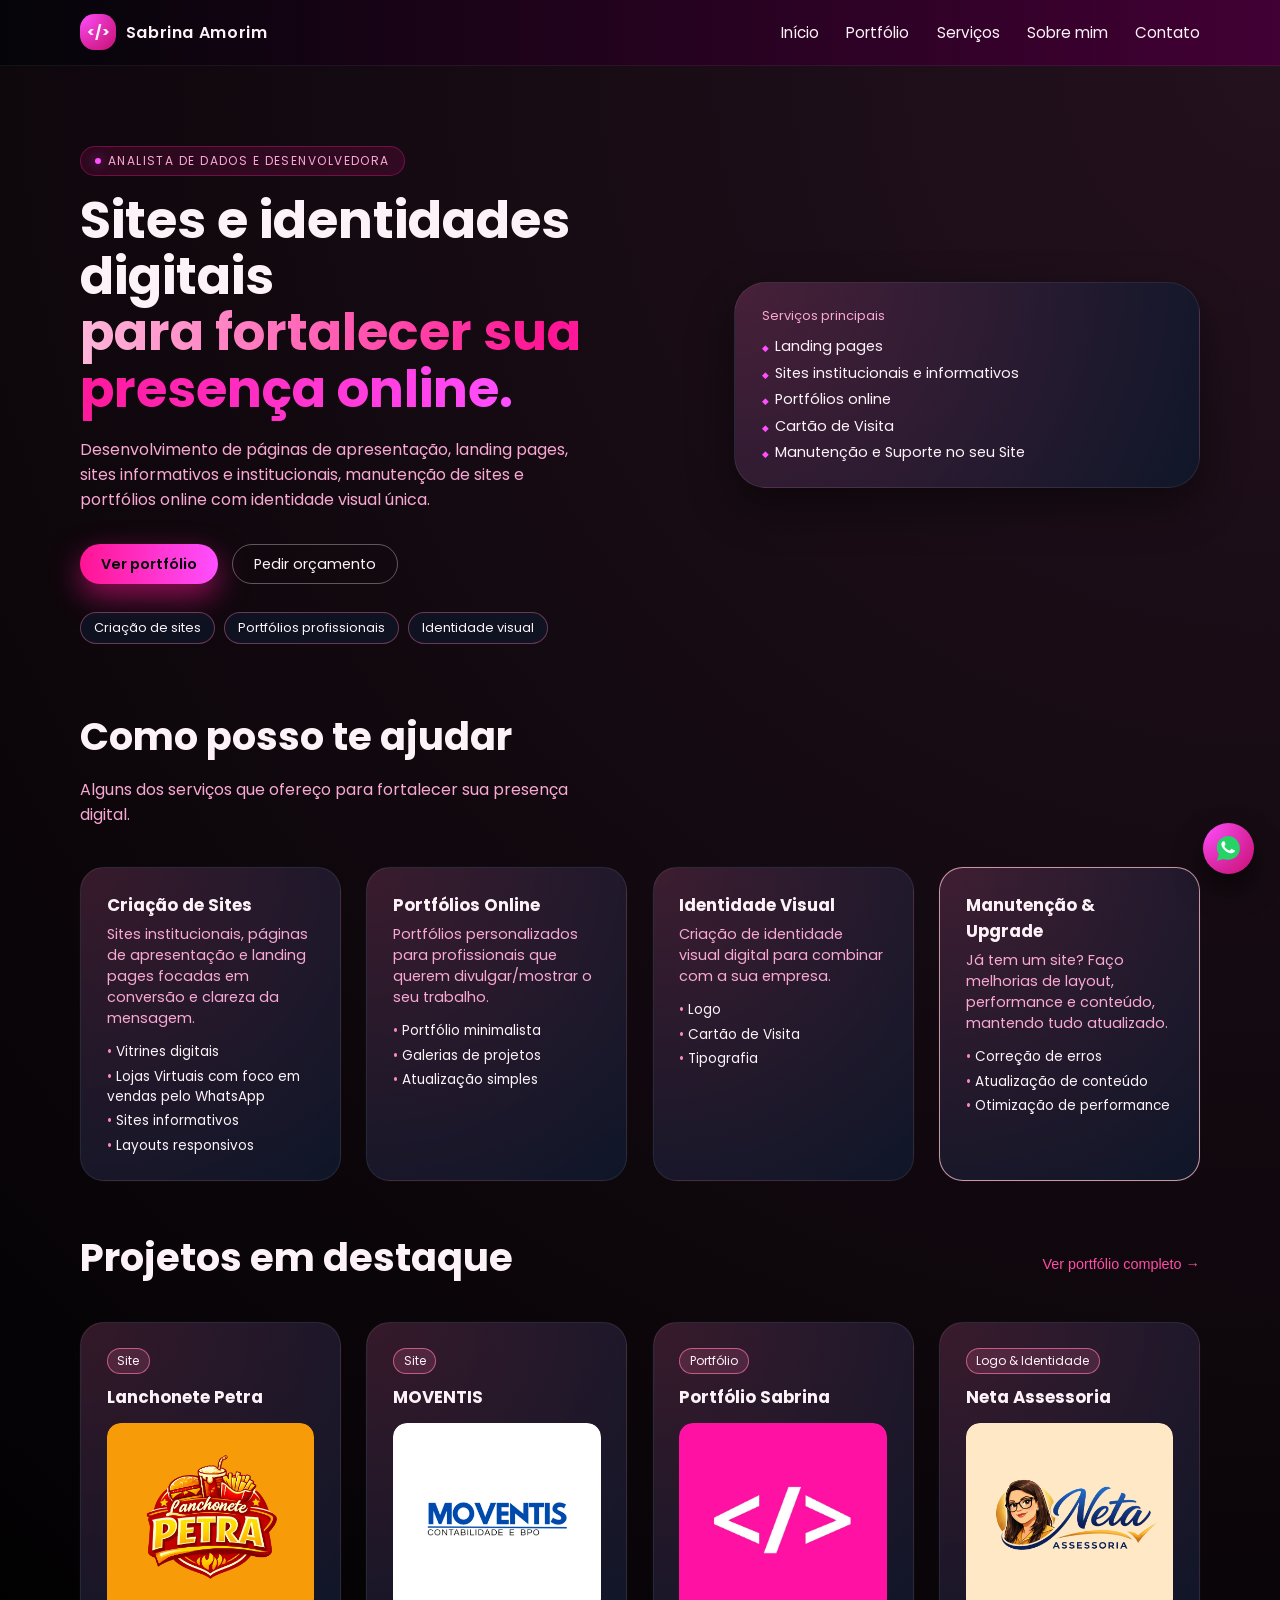
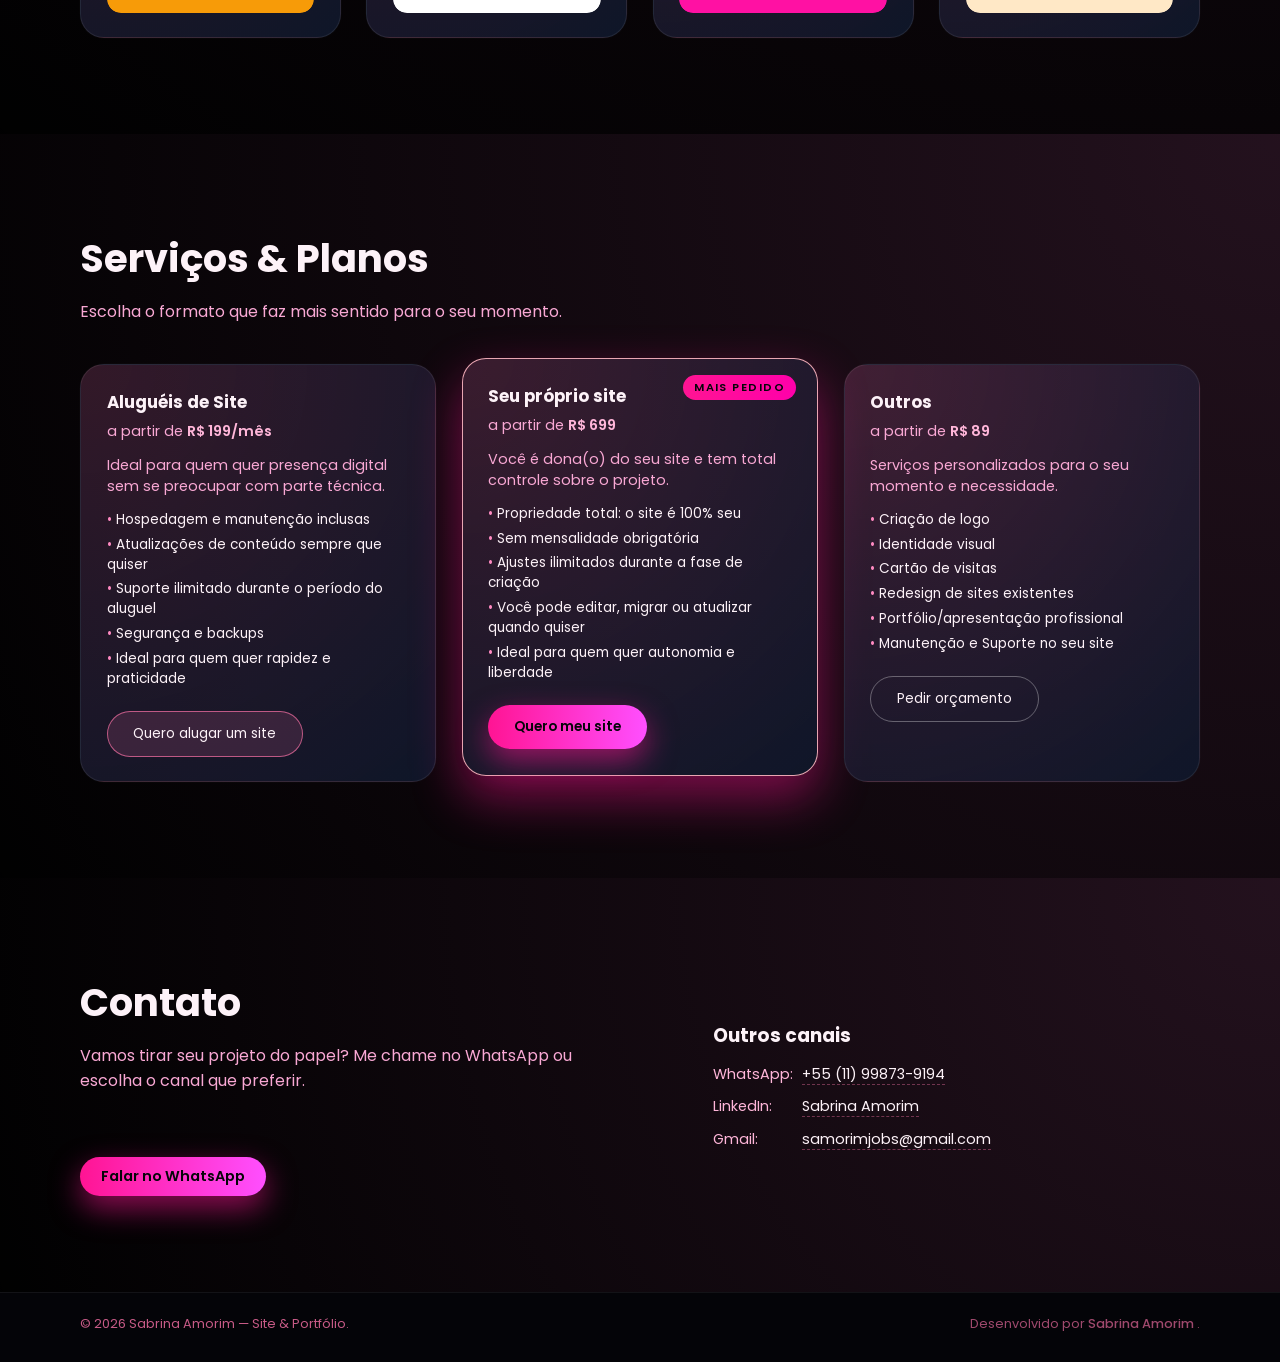
==== commit 6cd7e3f5: "Update index.html" ====
--- a/index.html
+++ b/index.html
@@ -60,8 +60,6 @@
 <ul>
 <li>Landing pages</li>
 <li>Sites institucionais e informativos</li>
-<li>Lojas Virtuais com foco em vendas pelo WhatsApp</li>
-<li>Blogs e portais de conteúdo</li>
 <li>Portfólios online</li>
 <li>Cartão de Visita</li>
 <li>Manutenção e Suporte no seu Site</li>
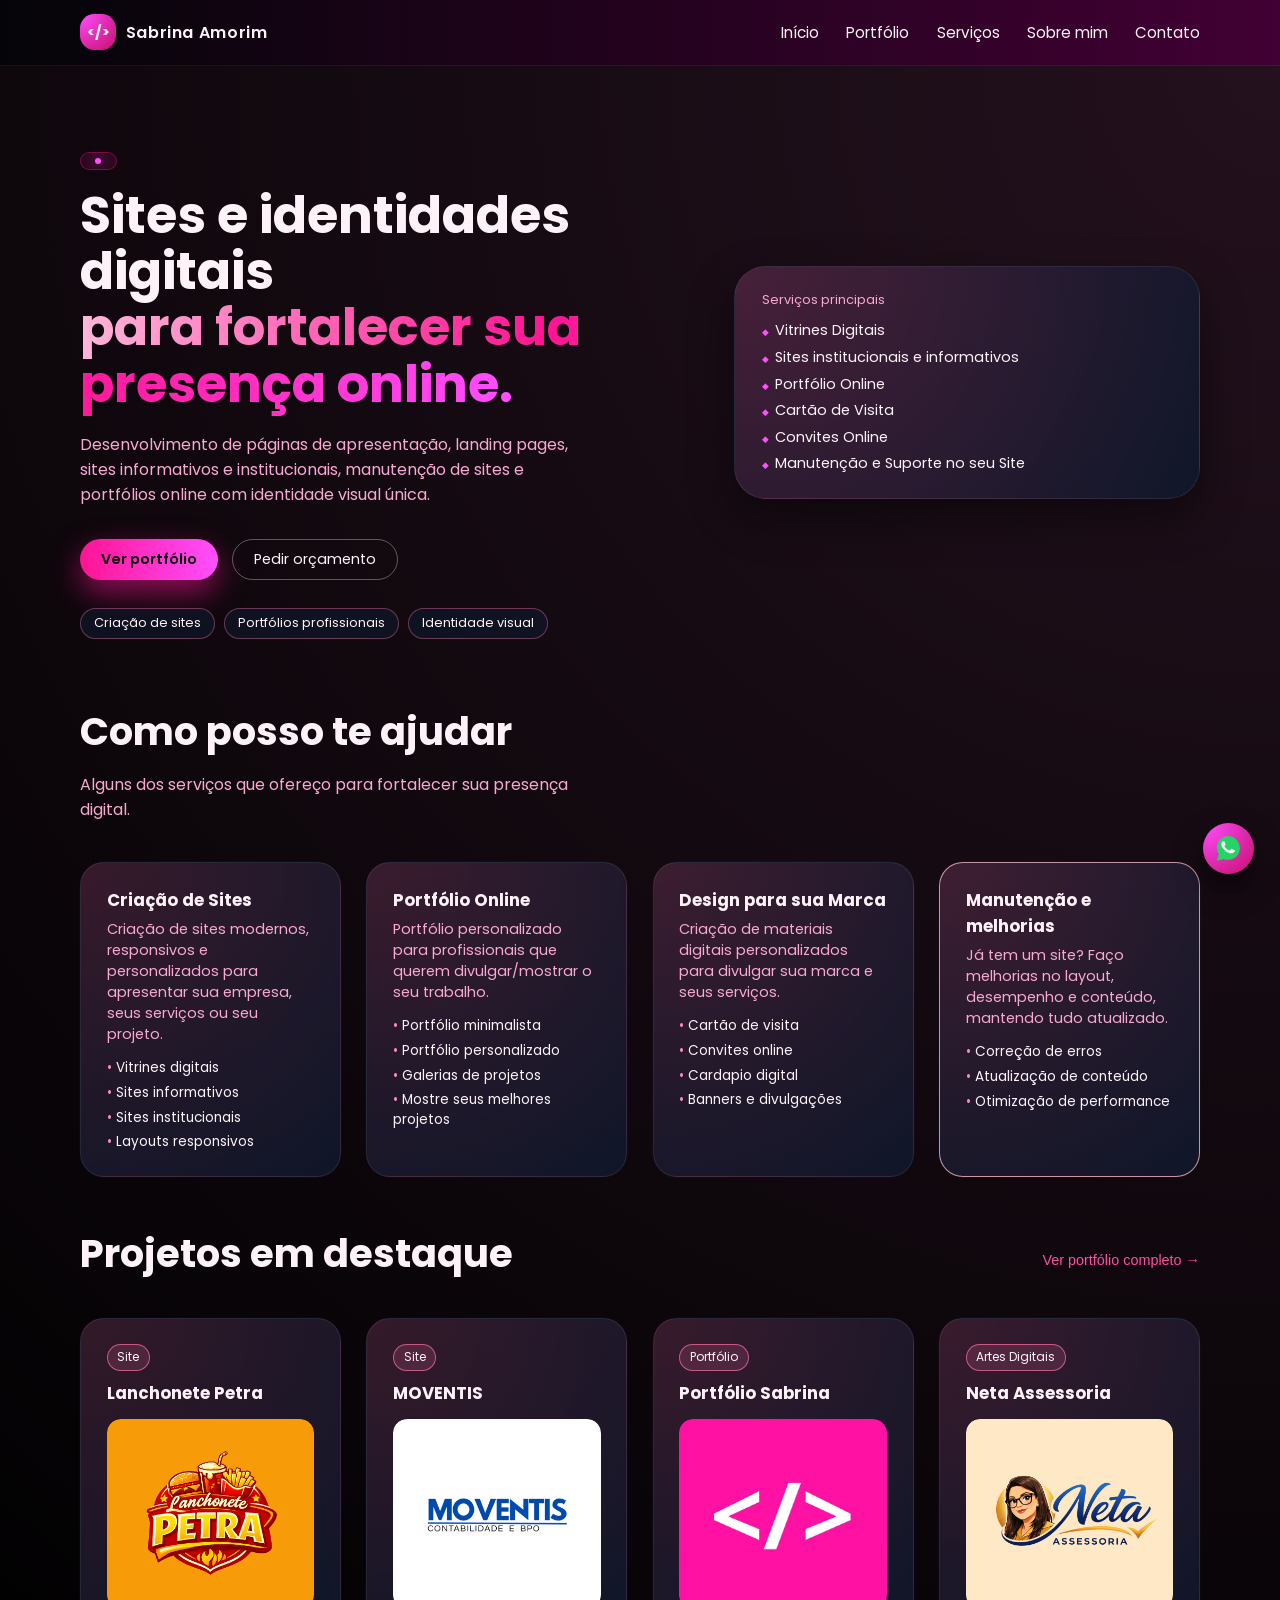
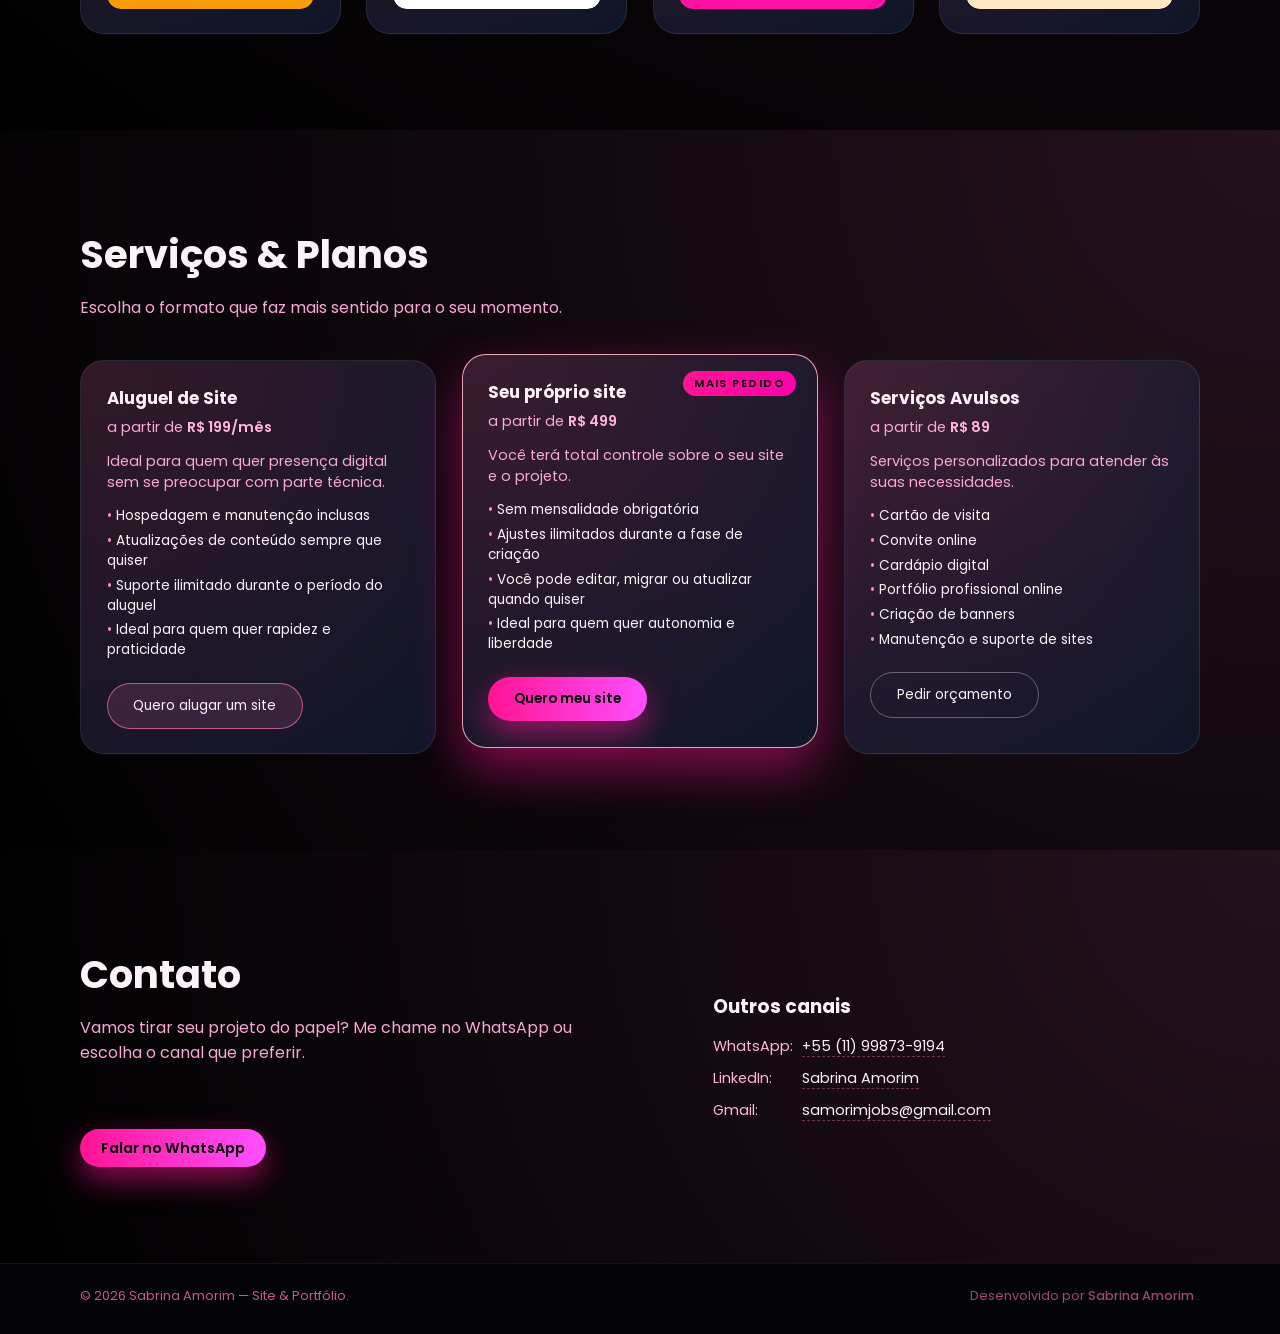
==== commit 5c2eed26: "Update index.html" ====
--- a/index.html
+++ b/index.html
@@ -38,7 +38,7 @@
 <section class="section hero" id="inicio">
 <div class="container hero-grid">
 <div class="hero-text">
-<p class="hero-tag">Analista de Dados e Desenvolvedora</p>
+<p class="hero-tag"></p>
 <h1>Sites e identidades digitais<br/><span class="highlight">para fortalecer sua presença online.</span></h1>
 <p class="hero-subtitle">
             Desenvolvimento de páginas de apresentação, landing pages, sites informativos e institucionais,
@@ -58,10 +58,11 @@
 <div class="hero-card hero-card-main">
 <p class="hero-card-label">Serviços principais</p>
 <ul>
-<li>Landing pages</li>
+<li>Vitrines Digitais</li>
 <li>Sites institucionais e informativos</li>
-<li>Portfólios online</li>
+<li>Portfólio Online</li>
 <li>Cartão de Visita</li>
+<li>Convites Online</li>
 <li>Manutenção e Suporte no seu Site</li>
 </ul>
 </div>
@@ -74,41 +75,43 @@
 <article class="card">
 <h3>Criação de Sites</h3>
 <p>
-              Sites institucionais, páginas de apresentação e landing pages focadas em conversão e clareza da mensagem.
+  Criação de sites modernos, responsivos e personalizados para apresentar sua empresa, seus serviços ou seu projeto.
             </p>
 <ul class="card-list">
 <li>Vitrines digitais</li>
-<li>Lojas Virtuais com foco em vendas pelo WhatsApp</li>
 <li>Sites informativos</li>
+<li>Sites institucionais</li>
 <li>Layouts responsivos</li>
 </ul>
 </article>
 <article class="card">
-<h3>Portfólios Online</h3>
-<p>
-              Portfólios personalizados para profissionais que querem divulgar/mostrar o seu trabalho.
+<h3>Portfólio Online</h3>
+<p>
+              Portfólio personalizado para profissionais que querem divulgar/mostrar o seu trabalho.
             </p>
 <ul class="card-list">
 <li>Portfólio minimalista</li>
+<li>Portfólio personalizado</li>
 <li>Galerias de projetos</li>
-<li>Atualização simples</li>
+<li>Mostre seus melhores projetos</li>
 </ul>
 </article>
 <article class="card">
-<h3>Identidade Visual</h3>
-<p>
-              Criação de identidade visual digital para combinar com a sua empresa.
-            </p>
-<ul class="card-list">
-<li>Logo</li>
-<li>Cartão de Visita</li>
-<li>Tipografia</li>
+<h3>Design para sua Marca</h3>
+<p>
+  Criação de materiais digitais personalizados para divulgar sua marca e seus serviços.
+            </p>
+<ul class="card-list">
+<li>Cartão de visita</li>
+<li>Convites online</li>
+<li>Cardapio digital</li>
+<li>Banners e divulgações</li>
 </ul>
 </article>
 <article class="card highlight-card">
-<h3>Manutenção &amp; Upgrade</h3>
-<p>
-              Já tem um site? Faço melhorias de layout, performance e conteúdo, mantendo tudo atualizado.
+<h3>Manutenção e melhorias</h3>
+<p>
+  Já tem um site? Faço melhorias no layout, desempenho e conteúdo, mantendo tudo atualizado.
             </p>
 <ul class="card-list">
 <li>Correção de erros</li>
@@ -150,7 +153,7 @@
 </a>
 
 <a class="card project-card" data-category="logo" href="index.html#">
-<span class="project-chip">Logo &amp; Identidade</span>
+<span class="project-chip">Artes Digitais</span>
 <h3>Neta Assessoria</h3>
 <div class="project-image">
 <img alt="Prévia da identidade visual Neta Assessoria" loading="lazy" src="assets/Neta Assesoria - LOGO.jpg"/>
@@ -168,14 +171,13 @@
 <p class="section-subtitle">Escolha o formato que faz mais sentido para o seu momento.</p>
 <div class="cards-grid pricing-grid">
 <article class="card pricing-card">
-<h3>Aluguéis de Site</h3>
+<h3>Aluguel de Site</h3>
 <p class="pricing-price">a partir de <span>R$ 199/mês</span></p>
 <p class="pricing-note">Ideal para quem quer presença digital sem se preocupar com parte técnica.</p>
 <ul class="card-list">
 <li>Hospedagem e manutenção inclusas</li>
 <li>Atualizações de conteúdo sempre que quiser</li>
 <li>Suporte ilimitado durante o período do aluguel</li>
-<li>Segurança e backups</li>
 <li>Ideal para quem quer rapidez e praticidade</li>
 </ul>
 <a class="btn secondary small" href="https://wa.me/5511998739194" target="_blank">Quero alugar um site</a>
@@ -183,10 +185,9 @@
 <article class="card pricing-card featured-pricing">
 <div class="pricing-badge">Mais pedido</div>
 <h3>Seu próprio site</h3>
-<p class="pricing-price">a partir de <span>R$ 699</span></p>
-<p class="pricing-note">Você é dona(o) do seu site e tem total controle sobre o projeto.</p>
-<ul class="card-list">
-<li>Propriedade total: o site é 100% seu</li>
+<p class="pricing-price">a partir de <span>R$ 499</span></p>
+<p class="pricing-note">Você terá total controle sobre o seu site e o projeto.</p>
+<ul class="card-list">
 <li>Sem mensalidade obrigatória</li>
 <li>Ajustes ilimitados durante a fase de criação</li>
 <li>Você pode editar, migrar ou atualizar quando quiser</li>
@@ -195,16 +196,16 @@
 <a class="btn primary small" href="https://wa.me/5511998739194" target="_blank">Quero meu site</a>
 </article>
 <article class="card pricing-card">
-<h3>Outros</h3>
+<h3>Serviços Avulsos</h3>
 <p class="pricing-price">a partir de <span>R$ 89</span></p>
-<p class="pricing-note">Serviços personalizados para o seu momento e necessidade.</p>
-<ul class="card-list">
-<li>Criação de logo</li>
-<li>Identidade visual</li>
-<li>Cartão de visitas</li>
-<li>Redesign de sites existentes</li>
-<li>Portfólio/apresentação profissional</li>
-<li>Manutenção e Suporte no seu site</li>
+<p class="pricing-note">Serviços personalizados para atender às suas necessidades.</p>
+<ul class="card-list">
+<li>Cartão de visita</li>
+<li>Convite online</li>
+<li>Cardápio digital</li>
+<li>Portfólio profissional online</li>
+<li>Criação de banners</li>
+<li>Manutenção e suporte de sites</li>
 </ul>
 <a class="btn ghost small" href="https://wa.me/5511998739194" target="_blank">Pedir orçamento</a>
 </article>
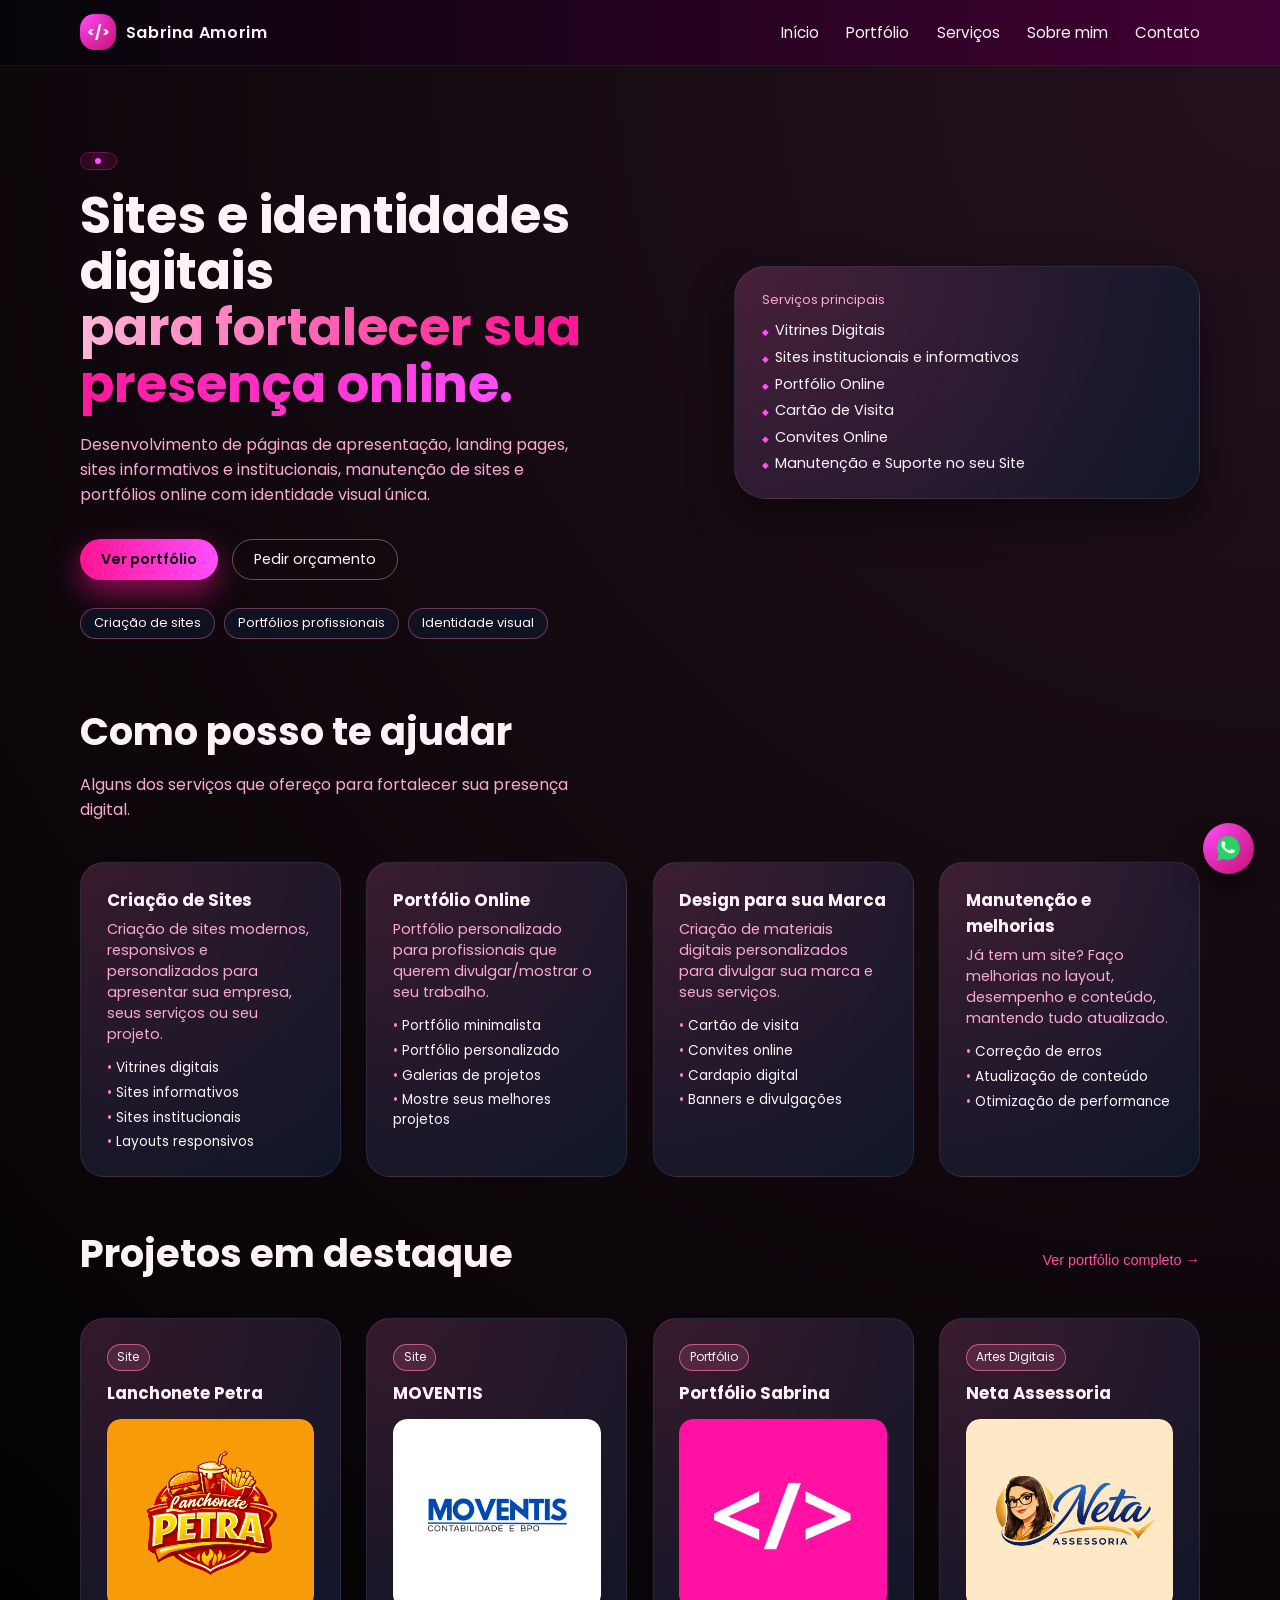
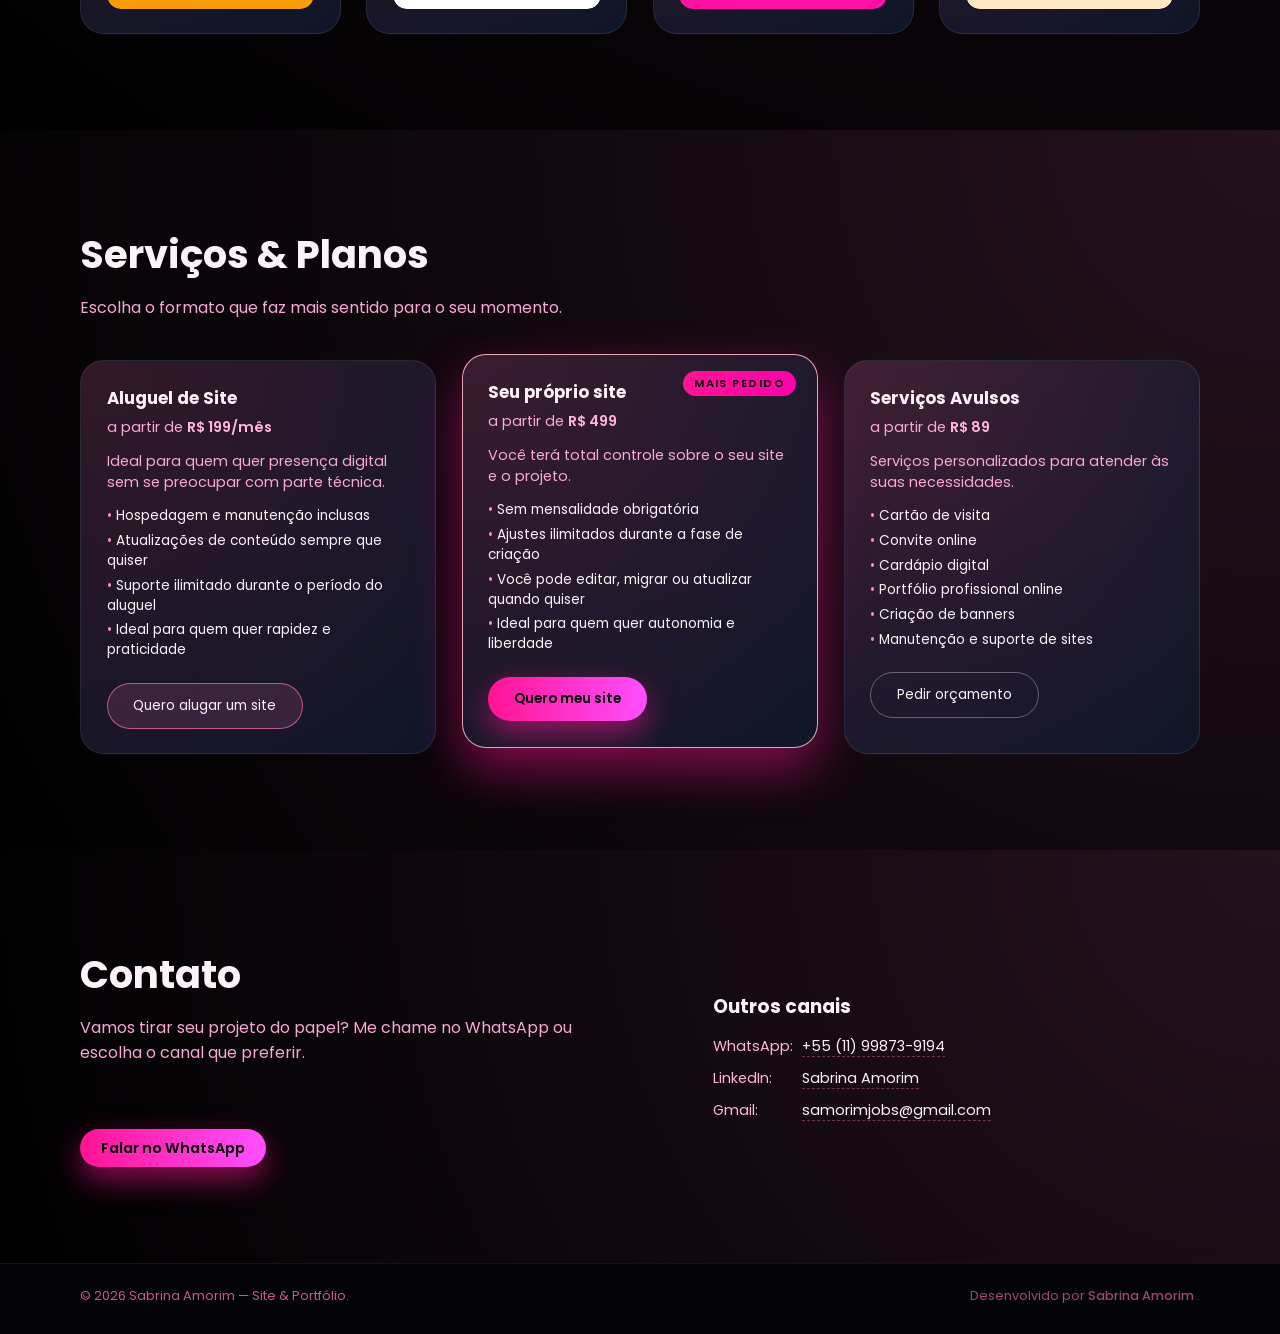
==== commit f299515d: "Update index.html" ====
--- a/index.html
+++ b/index.html
@@ -10,7 +10,7 @@
 <link href="https://fonts.googleapis.com" rel="preconnect"/>
 <link crossorigin="" href="https://fonts.gstatic.com" rel="preconnect"/>
 <link href="https://fonts.googleapis.com/css2?family=Poppins:wght@300;400;500;600;700&amp;display=swap" rel="stylesheet"/>
-<link href="assets/Sabrina Amorim - LOGO.jpg" rel="icon" type="image/x-icon"/>
+<link href="assets/ROSA.png" rel="icon" type="image/x-icon"/>
 </head>
 <body>
 <header class="header">
--- a/style.css
+++ b/style.css
@@ -351,7 +351,7 @@
 }
 
 .highlight-card {
-  border: 1px solid rgba(255, 192, 203, 0.75);
+  border: 1px solid var(--card-border);
 }
 
 /* Botões */
